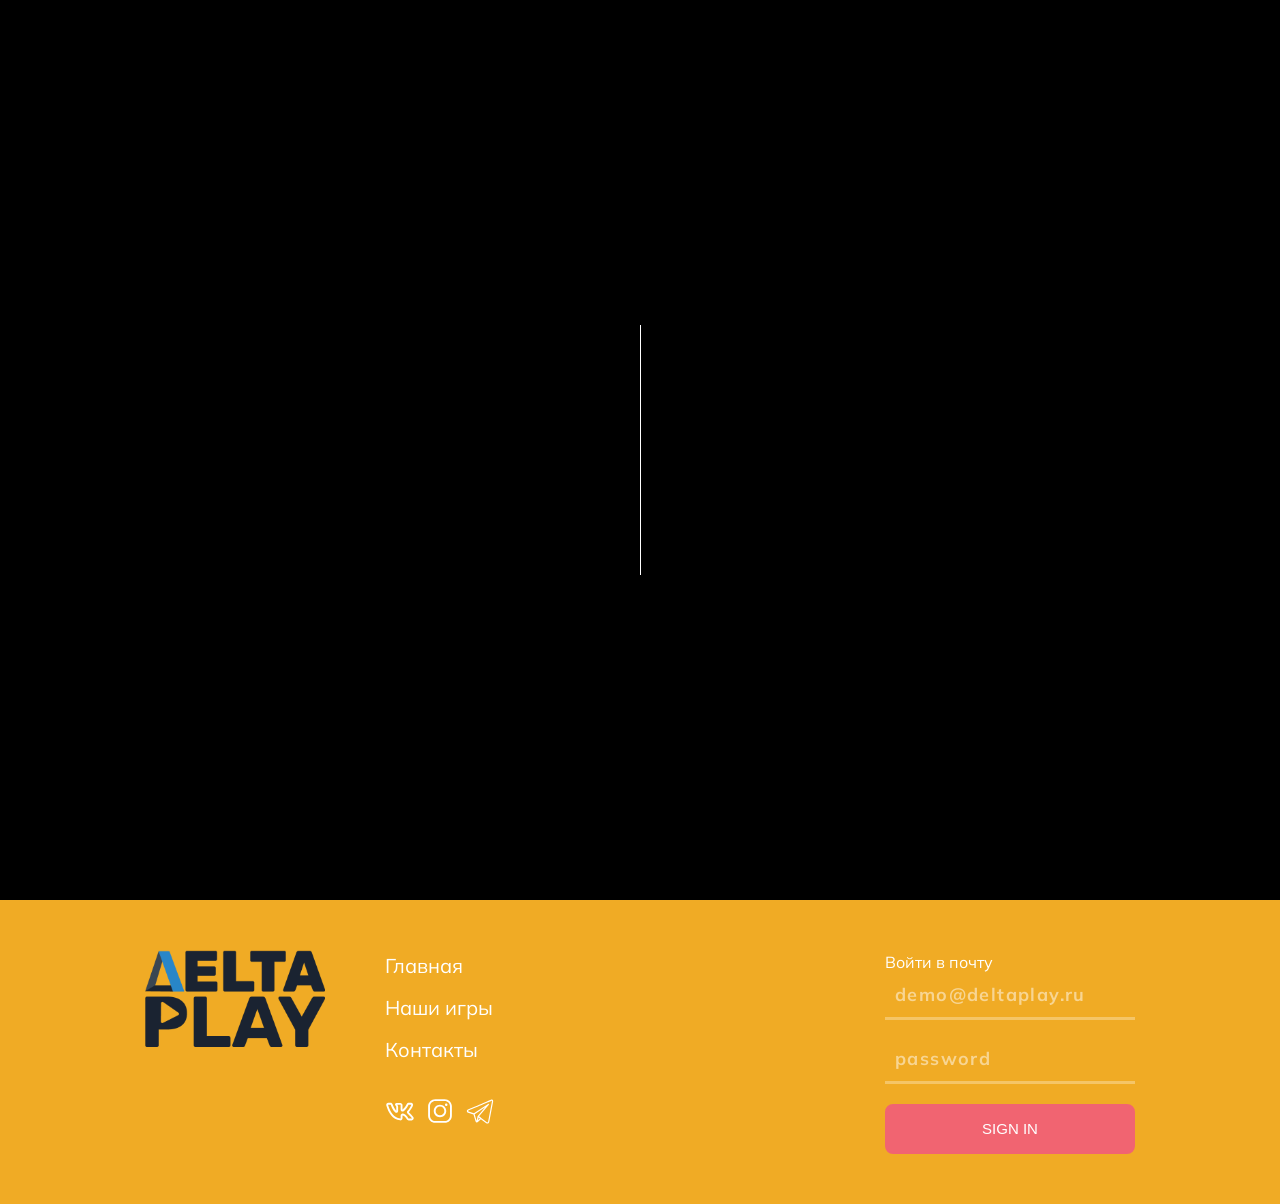
==== index.html @ 643219da "Clear code" ====
<!DOCTYPE html>
<!--[if lt IE 7 ]><html class="ie ie6" lang="en"> <![endif]-->
<!--[if IE 7 ]><html class="ie ie7" lang="en"> <![endif]-->
<!--[if IE 8 ]><html class="ie ie8" lang="en"> <![endif]-->
<!--[if (gte IE 9)|!(IE)]><!--><html lang="en"> <!--<![endif]-->

<head>

	<meta http-equiv="Content-Type" content="text/html; charset=utf-8" />

	<meta name="description" content="Настольные игры для всей семьи">

	<meta name="viewport" content="width=device-width, initial-scale=1, maximum-scale=1">

	<title>Дельтаплей</title>

	<!-- STYLES -->
	<link href="https://fonts.googleapis.com/css2?family=Mulish:ital,wght@0,200;0,300;0,400;0,500;0,600;0,700;0,800;0,900;1,200;1,300;1,400;1,500;1,600;1,700;1,800;1,900&family=Poppins:ital,wght@0,300;0,400;0,500;0,600;0,700;0,800;0,900;1,300;1,400;1,500;1,600;1,700;1,800;1,900&display=swap" rel="stylesheet">
	<link href="https://fonts.googleapis.com/css2?family=Montserrat:ital,wght@0,100;0,200;0,300;0,400;0,500;0,600;0,700;0,800;0,900;1,100;1,200;1,300;1,400;1,500;1,600;1,700;1,800;1,900&display=swap" rel="stylesheet">

	<link rel="stylesheet" type="text/css" href="css/plugins.css" />
	<link rel="stylesheet" type="text/css" href="css/style.css" />
	<!--[if lt IE 9]> <script type="text/javascript" src="js/modernizr.custom.js"></script> <![endif]-->
	<!-- /STYLES -->

</head>

<body>

<!-- PRELOADER -->
<div id="preloader">
	<div class="loader_line"></div>
</div>
<!-- /PRELOADER -->

<div class="deltaplay_tm_all_wrap" data-magic-cursor="show" data-enter="zoomInDown" data-exit="slideInLeft">


	<div class="deltaplay_tm_extra_demo">

		<div class="deltaplay_tm_fixed_background"></div>

		<!-- TOPBAR -->
		<div class="deltaplay_tm_topbar smaller" data-position="fixed">
			<div class="topbar_inner">
				<div class="logo">
					<a href="index.html"><img src="img/deltaplay.png" alt="" /></a>
				</div>
				<div class="wrapper">
					<div class="menu transition_link">
						<ul>
							<li class="active"><a href="index.html">Главная</a></li>
							<li><a href="games.html">Наши игры</a></li>
							<li><a href="contact-us.html">Контакты</a></li>
						</ul>
						<span class="ccc"></span>
					</div>
					<div class="trigger">
						<div class="hamburger hamburger--slider">
							<div class="hamburger-box">
								<div class="hamburger-inner"></div>
							</div>
						</div>
					</div>
				</div>
			</div>
		</div>
		<!-- /TOPBAR -->

		<!-- HERO -->
		<div class="deltaplay_tm_hero">
			<div class="background_shape"></div>
			<div class="hero_content">
				<div class="container">
					<div class="content_inner">
						<div class="main_info">
							<div class="left">
								<span class="subtitle">вперед играя</span>
								<h3 class="name">Игра начинается здесь</h3>
								<p class="text">Современные настольные игры для детей и взрослых</p>

								<div class="deltaplay_tm_button">
									<a href="games.html" >Смотреть игры</a>
								</div>
							</div>
							<div class="right">
								<div class="image">
									<div class="main" data-img-url="img/joker.png"></div>
								</div>
							</div>
						</div>

					</div>
				</div>
			</div>

			<!-- Hero Shapes -->
			<div class="simple_shapes">
				<span class="one anim_scale"><img class="svg" src="img/svg/shapes/9.svg" alt="" /></span>
				<span class="two anim_moveLeft"><img class="svg" src="img/svg/shapes/dot.svg" alt="" /></span>
				<span class="three anim_moveTop"><img class="svg" src="img/svg/shapes/dot-2.svg" alt="" /></span>
				<span class="four anim_circle"><img class="svg" src="img/svg/shapes/1.svg" alt="" /></span>
				<span class="five anim_circle"><img class="svg" src="img/svg/shapes/8.svg" alt="" /></span>
				<span class="six anim_circle"><img class="svg" src="img/svg/shapes/3.svg" alt="" /></span>
				<span class="seven anim_right"><img class="svg" src="img/svg/shapes/4.svg" alt="" /></span>
				<span class="eight anim_scale"><img class="svg" src="img/svg/shapes/9.svg" alt="" /></span>
				<span class="nine anim_circle"><img class="svg" src="img/svg/shapes/3.svg" alt="" /></span>
				<span class="ten anim_moveLeft"><img class="svg" src="img/svg/shapes/4.svg" alt="" /></span>
				<span class="eleven anim_scale"><img class="svg" src="img/svg/shapes/9.svg" alt="" /></span>
				<span class="twelve anim_extra"><img class="svg" src="img/svg/shapes/2.svg" alt="" /></span>
				<span class="thirteen anim_circle"><img class="svg" src="img/svg/shapes/5.svg" alt="" /></span>
				<span class="fourteen anim_scale"><img class="svg" src="img/svg/shapes/9.svg" alt="" /></span>
				<span class="fifteen anim_circle"><img class="svg" src="img/svg/shapes/3.svg" alt="" /></span>
				<span class="sixteen anim_scale"><img class="svg" src="img/svg/shapes/9.svg" alt="" /></span>
				<span class="seventeen anim_circle"><img class="svg" src="img/svg/shapes/5.svg" alt="" /></span>
				<span class="eighteen anim_scale"><img class="svg" src="img/svg/shapes/9.svg" alt="" /></span>
				<span class="nineteen anim_scale"><img class="svg" src="img/svg/shapes/9.svg" alt="" /></span>
				<span class="twenty anim_circle"><img class="svg" src="img/svg/shapes/1.svg" alt="" /></span>
			</div>
			<!-- /Hero Shapes -->

		</div>
		<!-- /HERO -->

	</div>

	<!-- AUDIO FOR CLICK -->
	<audio id="audio1"><source src="audio/1.mp3"></audio>
	<audio id="audio2"><source src="audio/2.mp3"></audio>
	<!-- /AUDIO FOR CLICK -->

	<!-- MAGIC CURSOR -->
	<div class="mouse-cursor cursor-outer"></div>
	<div class="mouse-cursor cursor-inner"></div>
	<!-- /MAGIC CURSOR -->

</div>
<!-- / WRAPPER ALL -->

<footer class="footer">
	<div class="footer-container">
		<div class="container">
			<div class="footer__left">
				<a href="index.html" class="footer__logo">
					<img width="180" src="img/deltaplay.png" alt="Дельтаплей">
				</a>
				<div>
					<nav class="footer__nav">
						<ul class="footer__list">
							<li class="footer__list-item">
								<a class="footer__list-link" href="index.html">Главная</a>
							</li>
							<li class="footer__list-item">
								<a class="footer__list-link" href="games.html">Наши игры</a>
							</li>
							<li class="footer__list-item">
								<a class="footer__list-link" href="contact-us.html">Контакты</a>
							</li>
						</ul>
					</nav>
					<ul class="footer__social footer__contacts-box">
						<li class="footer__social-item">
							<a class="footer__social-link" href="" target="_blank" rel="noopener">
								<img width="30" height="30" src="img/icons-vk.svg" alt="vk">
							</a>
						</li>
						<li class="footer__social-item">
							<a class="footer__social-link" href="" target="_blank" rel="noopener">
								<img width="30" height="30" src="img/icons-instagram.svg" alt="instagram">
							</a>
						</li>
						<li class="footer__social-item">
							<a class="footer__social-link" href="" target="_blank" rel="noopener">
								<img width="30" height="30" src="img/icons-tg.svg" alt="telegram">
							</a>
						</li>
					</ul>
				</div>
			</div>
			<div class="footer__right">
				<div class="email-container">
					<form id="email-form" class="email-form">
						<p>Войти в почту</p>
						<input type="text" value="" placeholder="demo@deltaplay.ru"><br>
						<input type="password" placeholder="password"><br>
						<button onclick="checkEmail()" type="button">SIGN IN</button><br>
					</form>
				</div>
			</div>
		</div>
	</div>
</footer>
<!-- Popup modal -->
<div class="modal" id="modal">
	<div class="modal-content" id="modalContent">
		<span class="modal-close" id="modalClose">&times;</span>
		<h2 id="modalMessage">Сообщение</h2>
	</div>
</div>

<!-- SCRIPTS -->
<script src="js/jquery.js"></script>
<!--[if lt IE 10]> <script type="text/javascript" src="js/ie8.js"></script> <![endif]-->
<script src="js/plugins.js"></script>
<script src="js/init.js"></script>
<!-- /SCRIPTS -->

</body>
</html>
---- css/plugins.css ----
/*------------------------------------------------------------------*/
/*	01) BASE
/*------------------------------------------------------------------*/

html,body,div,span,applet,object,iframe,h1,h2,h3,h4,h5,h6,p,blockquote,pre,a,abbr,acronym,address,big,cite,code,del,dfn,em,font,ins,kbd,q,s,samp,small,strike,strong,sub,sup,tt,var,b,u,i,center,dl,dt,dd,ol,ul,li,fieldset,form,label,legend,table,caption,tbody,tfoot,thead,tr,th,td
	{
	background: transparent;
	border: 0;
	margin: 0;
	padding: 0;
	vertical-align: baseline;
	outline: none;
}

article, aside, details, figcaption, figure, footer, header, hgroup, nav, section {
    display: block;
}

blockquote {
	quotes: none;
}

blockquote:before,blockquote:after {
	content: '';
	content: none;
}
ul, ol{
	margin:0px;
}
ul li, ol li{
	margin:0px;
}
img{
	vertical-align:middle;
	max-width:100%;
}
iframe{
	max-width:100%;
}
del {
	text-decoration: line-through;
}
a, i{
	border:none;
}
a:hover{text-decoration:none;}

/*------------------------------------------------------------------*/
/*	02) FORM ELEMENTS
/*------------------------------------------------------------------*/

textarea{
	border-radius:0;
	font-size:13px;
	resize:vertical;
	font-family:"Mulish";
	letter-spacing: 1.2px !important;

	-webkit-box-sizing: border-box; /* Safari/Chrome, other WebKit */
	-moz-box-sizing: border-box;    /* Firefox, other Gecko */
	-ms-box-sizing: border-box;     /* IE 10 + */
	box-sizing: border-box;         /* Opera/IE 8+ */

	line-height:1.4;
	padding:10px!important;
	width:100%;
	border:1px solid #eee;

	-webkit-transition: all .3s ease;
	   -moz-transition: all .3s ease;
	    -ms-transition: all .3s ease;
	     -o-transition: all .3s ease;
	        transition: all .3s ease;
}
input[type="text"],
input[type="password"],
input[type="datetime"],
input[type="datetime-local"],
input[type="date"],
input[type="month"],
input[type="time"],
input[type="week"],
input[type="number"],
input[type="email"],
input[type="url"],
input[type="search"],
input[type="tel"],
input[type="color"],
.uneditable-input {
	border-radius:0;
	font-size:13px;
	min-width:auto;
	letter-spacing:1.4px;

	-webkit-box-sizing: border-box; /* Safari/Chrome, other WebKit */
	-moz-box-sizing: border-box;    /* Firefox, other Gecko */
	-ms-box-sizing: border-box;     /* IE 10 + */
	box-sizing: border-box;         /* Opera/IE 8+ */

	font-family:"Mulish";

	line-height:1.6;
	padding:10px!important;
	height:44px;
	vertical-align:middle;
	border:1px solid #eee;

	-webkit-transition: all .3s ease;
	   -moz-transition: all .3s ease;
	    -ms-transition: all .3s ease;
	     -o-transition: all .3s ease;
	        transition: all .3s ease;
}

textarea:focus,
input[type="text"]:focus,
input[type="password"]:focus,
input[type="datetime"]:focus,
input[type="datetime-local"]:focus,
input[type="date"]:focus,
input[type="month"]:focus,
input[type="time"]:focus,
input[type="week"]:focus,
input[type="number"]:focus,
input[type="email"]:focus,
input[type="url"]:focus,
input[type="search"]:focus,
input[type="tel"]:focus,
input[type="color"]:focus,
.uneditable-input:focus {
	border-color:#ccc;
	background:#eee;
}

input[type="submit"]{
	padding: 13px 15px;
	height: 40px;
	line-height: 1;
	text-transform: uppercase;
	font-size: 13px;
	font-weight: 600;
	text-decoration: none;
	letter-spacing: 0.5px;
	border:none;
	cursor:pointer;
	color: #FFF;
	background:#777;

	-webkit-transition: all .3s ease;
	   -moz-transition: all .3s ease;
	    -ms-transition: all .3s ease;
	     -o-transition: all .3s ease;
	        transition: all .3s ease;
}
input[type="submit"]:hover{
	background:#444;
}
select{
	padding:8px;
	border:2px solid #eee;
}
input[type="button"]{
	cursor:pointer;
	-webkit-transition: all .3s ease;
	   -moz-transition: all .3s ease;
	    -ms-transition: all .3s ease;
	     -o-transition: all .3s ease;
	        transition: all .3s ease;
}

/*------------------------------------------------------------------*/
/*	03) FONTELLO
/*------------------------------------------------------------------*/

@font-face {
  font-family: 'xcon';
  src: url('font/xcon.eot?4965248');
  src: url('font/xcon.eot?4965248#iefix') format('embedded-opentype'),
       url('font/xcon.woff2?4965248') format('woff2'),
       url('font/xcon.woff?4965248') format('woff'),
       url('font/xcon.ttf?4965248') format('truetype'),
       url('font/xcon.svg?4965248#xcon') format('svg');
  font-weight: normal;
  font-style: normal;
}
/* Chrome hack: SVG is rendered more smooth in Windozze. 100% magic, uncomment if you need it. */
/* Note, that will break hinting! In other OS-es font will be not as sharp as it could be */
/*
@media screen and (-webkit-min-device-pixel-ratio:0) {
  @font-face {
    font-family: 'xcon';
    src: url('../font/xcon.svg?4965248#xcon') format('svg');
  }
}
*/

 [class^="xcon-"]:before, [class*=" xcon-"]:before {
  font-family: "xcon";
  font-style: normal;
  font-weight: normal;
  speak: none;

  display: inline-block;
  text-decoration: inherit;
  width: 1em;
  margin-right: .2em;
  text-align: center;
  /* opacity: .8; */

  /* For safety - reset parent styles, that can break glyph codes*/
  font-variant: normal;
  text-transform: none;

  /* fix buttons height, for twitter bootstrap */
  line-height: 1em;

  /* Animation center compensation - margins should be symmetric */
  /* remove if not needed */
  margin-left: .2em;

  /* you can be more comfortable with increased icons size */
  /* font-size: 120%; */

  /* Font smoothing. That was taken from TWBS */
  -webkit-font-smoothing: antialiased;
  -moz-osx-font-smoothing: grayscale;

  /* Uncomment for 3D effect */
  /* text-shadow: 1px 1px 1px rgba(127, 127, 127, 0.3); */
}

.xcon-phone:before { content: '\e800'; } /* '' */
.xcon-mail:before { content: '\e801'; } /* '' */
.xcon-globe:before { content: '\e802'; } /* '' */
.xcon-glass:before { content: '\e803'; } /* '' */
.xcon-music:before { content: '\e804'; } /* '' */
.xcon-search:before { content: '\e805'; } /* '' */
.xcon-star:before { content: '\e806'; } /* '' */
.xcon-star-empty:before { content: '\e807'; } /* '' */
.xcon-heart:before { content: '\e808'; } /* '' */
.xcon-cancel-circled:before { content: '\e809'; } /* '' */
.xcon-ok:before { content: '\e80a'; } /* '' */
.xcon-bookmark:before { content: '\e80b'; } /* '' */
.xcon-thumbs-up:before { content: '\e80c'; } /* '' */
.xcon-thumbs-down:before { content: '\e80d'; } /* '' */
.xcon-download:before { content: '\e80e'; } /* '' */
.xcon-upload:before { content: '\e80f'; } /* '' */
.xcon-lock-open:before { content: '\e810'; } /* '' */
.xcon-lock:before { content: '\e811'; } /* '' */
.xcon-bell:before { content: '\e812'; } /* '' */
.xcon-location:before { content: '\e813'; } /* '' */
.xcon-attention:before { content: '\e814'; } /* '' */
.xcon-cog:before { content: '\e815'; } /* '' */
.xcon-resize-full:before { content: '\e816'; } /* '' */
.xcon-resize-small:before { content: '\e817'; } /* '' */
.xcon-resize-horizontal:before { content: '\e818'; } /* '' */
.xcon-resize-vertical:before { content: '\e819'; } /* '' */
.xcon-basket:before { content: '\e81a'; } /* '' */
.xcon-calendar:before { content: '\e81b'; } /* '' */
.xcon-wrench:before { content: '\e81c'; } /* '' */
.xcon-folder:before { content: '\e81d'; } /* '' */
.xcon-folder-open:before { content: '\e81e'; } /* '' */
.xcon-volume-off:before { content: '\e81f'; } /* '' */
.xcon-volume-up:before { content: '\e820'; } /* '' */
.xcon-volume-down:before { content: '\e821'; } /* '' */
.xcon-clock:before { content: '\e822'; } /* '' */
.xcon-zoom-out:before { content: '\e823'; } /* '' */
.xcon-zoom-in:before { content: '\e824'; } /* '' */
.xcon-down-dir:before { content: '\e825'; } /* '' */
.xcon-up-dir:before { content: '\e826'; } /* '' */
.xcon-left-dir:before { content: '\e827'; } /* '' */
.xcon-right-dir:before { content: '\e828'; } /* '' */
.xcon-down-open:before { content: '\e829'; } /* '' */
.xcon-left-open:before { content: '\e82a'; } /* '' */

.xcon-right-open:before { content: '\e82b'; } /* '' */
.xcon-up-open:before { content: '\e82c'; } /* '' */
.xcon-down-big:before { content: '\e82d'; } /* '' */
.xcon-left-big:before { content: '\e82e'; } /* '' */
.xcon-right-big:before { content: '\e82f'; } /* '' */
.xcon-up-big:before { content: '\e830'; } /* '' */
.xcon-play:before { content: '\e831'; } /* '' */
.xcon-spin3:before { content: '\e832'; } /* '' */
.xcon-play-circled2:before { content: '\e833'; } /* '' */
.xcon-pause:before { content: '\e834'; } /* '' */
.xcon-to-end:before { content: '\e835'; } /* '' */
.xcon-to-end-alt:before { content: '\e836'; } /* '' */
.xcon-to-start:before { content: '\e837'; } /* '' */
.xcon-flash:before { content: '\e838'; } /* '' */
.xcon-to-start-alt:before { content: '\e839'; } /* '' */
.xcon-fast-fw:before { content: '\e83a'; } /* '' */
.xcon-fast-bw:before { content: '\e83b'; } /* '' */
.xcon-off:before { content: '\e83c'; } /* '' */
.xcon-check:before { content: '\e83d'; } /* '' */
.xcon-comment:before { content: '\e83e'; } /* '' */
.xcon-chat:before { content: '\e83f'; } /* '' */
.xcon-forward:before { content: '\e840'; } /* '' */
.xcon-eye:before { content: '\e841'; } /* '' */
.xcon-eye-off:before { content: '\e842'; } /* '' */
.xcon-star-half:before { content: '\e843'; } /* '' */
.xcon-heart-empty:before { content: '\e844'; } /* '' */
.xcon-camera:before { content: '\e845'; } /* '' */
.xcon-videocam:before { content: '\e846'; } /* '' */
.xcon-picture:before { content: '\e847'; } /* '' */
.xcon-camera-alt:before { content: '\e848'; } /* '' */
.xcon-video:before { content: '\e849'; } /* '' */
.xcon-home:before { content: '\e84a'; } /* '' */
.xcon-pencil:before { content: '\e84b'; } /* '' */
.xcon-trash-empty:before { content: '\e84c'; } /* '' */
.xcon-camera-1:before { content: '\e84d'; } /* '' */
.xcon-move:before { content: '\f047'; } /* '' */
.xcon-bookmark-empty:before { content: '\f097'; } /* '' */
.xcon-twitter:before { content: '\f099'; } /* '' */
.xcon-facebook:before { content: '\f09a'; } /* '' */
.xcon-rss:before { content: '\f09e'; } /* '' */
.xcon-resize-full-alt:before { content: '\f0b2'; } /* '' */
.xcon-gplus:before { content: '\f0d5'; } /* '' */
.xcon-sort-down:before { content: '\f0dd'; } /* '' */
.xcon-sort-up:before { content: '\f0de'; } /* '' */
.xcon-mail-alt:before { content: '\f0e0'; } /* '' */
.xcon-linkedin:before { content: '\f0e1'; } /* '' */
.xcon-comment-empty:before { content: '\f0e5'; } /* '' */
.xcon-chat-empty:before { content: '\f0e6'; } /* '' */
.xcon-bell-alt:before { content: '\f0f3'; } /* '' */
.xcon-angle-double-left:before { content: '\f100'; } /* '' */
.xcon-angle-double-right:before { content: '\f101'; } /* '' */
.xcon-angle-double-up:before { content: '\f102'; } /* '' */
.xcon-angle-double-down:before { content: '\f103'; } /* '' */
.xcon-angle-left:before { content: '\f104'; } /* '' */
.xcon-angle-right:before { content: '\f105'; } /* '' */
.xcon-angle-up:before { content: '\f106'; } /* '' */
.xcon-angle-down:before { content: '\f107'; } /* '' */
.xcon-desktop:before { content: '\f108'; } /* '' */
.xcon-laptop:before { content: '\f109'; } /* '' */
.xcon-tablet:before { content: '\f10a'; } /* '' */
.xcon-mobile:before { content: '\f10b'; } /* '' */
.xcon-quote-left:before { content: '\f10d'; } /* '' */
.xcon-reply:before { content: '\f112'; } /* '' */
.xcon-folder-empty:before { content: '\f114'; } /* '' */
.xcon-folder-open-empty:before { content: '\f115'; } /* '' */
.xcon-reply-all:before { content: '\f122'; } /* '' */
.xcon-star-half-alt:before { content: '\f123'; } /* '' */
.xcon-direction:before { content: '\f124'; } /* '' */
.xcon-attention-alt:before { content: '\f12a'; } /* '' */
.xcon-mic:before { content: '\f130'; } /* '' */
.xcon-mute:before { content: '\f131'; } /* '' */
.xcon-play-circled:before { content: '\f144'; } /* '' */
.xcon-ok-squared:before { content: '\f14a'; } /* '' */
.xcon-euro:before { content: '\f153'; } /* '' */
.xcon-pound:before { content: '\f154'; } /* '' */
.xcon-dollar:before { content: '\f155'; } /* '' */
.xcon-thumbs-up-alt:before { content: '\f164'; } /* '' */
.xcon-thumbs-down-alt:before { content: '\f165'; } /* '' */
.xcon-youtube-play:before { content: '\f16a'; } /* '' */
.xcon-instagram:before { content: '\f16d'; } /* '' */
.xcon-tumblr:before { content: '\f173'; } /* '' */
.xcon-down:before { content: '\f175'; } /* '' */
.xcon-up:before { content: '\f176'; } /* '' */
.xcon-left:before { content: '\f177'; } /* '' */
.xcon-right:before { content: '\f178'; } /* '' */
.xcon-apple:before { content: '\f179'; } /* '' */
.xcon-dribbble:before { content: '\f17d'; } /* '' */
.xcon-vkontakte:before { content: '\f189'; } /* '' */
.xcon-mail-squared:before { content: '\f199'; } /* '' */
.xcon-google:before { content: '\f1a0'; } /* '' */
.xcon-behance:before { content: '\f1b4'; } /* '' */
.xcon-paper-plane:before { content: '\f1d8'; } /* '' */
.xcon-paper-plane-empty:before { content: '\f1d9'; } /* '' */
.xcon-share:before { content: '\f1e0'; } /* '' */
.xcon-share-squared:before { content: '\f1e1'; } /* '' */
.xcon-cc-visa:before { content: '\f1f0'; } /* '' */
.xcon-cc-mastercard:before { content: '\f1f1'; } /* '' */
.xcon-cc-discover:before { content: '\f1f2'; } /* '' */
.xcon-cc-amex:before { content: '\f1f3'; } /* '' */
.xcon-cc-paypal:before { content: '\f1f4'; } /* '' */
.xcon-cc-stripe:before { content: '\f1f5'; } /* '' */
.xcon-bell-off:before { content: '\f1f6'; } /* '' */
.xcon-bell-off-empty:before { content: '\f1f7'; } /* '' */
.xcon-toggle-off:before { content: '\f204'; } /* '' */
.xcon-toggle-on:before { content: '\f205'; } /* '' */
.xcon-pinterest:before { content: '\f231'; } /* '' */
.xcon-hourglass-o:before { content: '\f250'; } /* '' */
.xcon-trademark:before { content: '\f25c'; } /* '' */
.xcon-registered:before { content: '\f25d'; } /* '' */
.xcon-odnoklassniki:before { content: '\f263'; } /* '' */
.xcon-safari:before { content: '\f267'; } /* '' */
.xcon-chrome:before { content: '\f268'; } /* '' */
.xcon-firefox:before { content: '\f269'; } /* '' */
.xcon-opera:before { content: '\f26a'; } /* '' */
.xcon-internet-explorer:before { content: '\f26b'; } /* '' */
.xcon-vimeo:before { content: '\f27d'; } /* '' */


/*------------------------------------------------------------------*/
/*	MAGNIFIC POPUP
/*------------------------------------------------------------------*/

.mfp-bg,.mfp-wrap{position:fixed;left:0;top:0}.mfp-bg,.mfp-container,.mfp-wrap{height:100%;width:100%}.mfp-arrow:after,.mfp-arrow:before,.mfp-container:before,.mfp-figure:after{content:''}.mfp-bg{z-index:1042;overflow:hidden;background:#0b0b0b;opacity:.8}.mfp-wrap{z-index:1043;outline:0!important;-webkit-backface-visibility:hidden}.mfp-container{text-align:center;position:absolute;left:0;top:0;padding:0 8px;box-sizing:border-box}.mfp-container:before{display:inline-block;height:100%;vertical-align:middle}.mfp-align-top .mfp-container:before{display:none}.mfp-content{position:relative;display:inline-block;vertical-align:middle;margin:0 auto;text-align:left;z-index:1045}.mfp-ajax-holder .mfp-content,.mfp-inline-holder .mfp-content{width:100%;cursor:auto}.mfp-ajax-cur{cursor:progress}.mfp-zoom-out-cur,.mfp-zoom-out-cur .mfp-image-holder .mfp-close{cursor:-moz-zoom-out;cursor:-webkit-zoom-out;cursor:zoom-out}.mfp-zoom{cursor:pointer;cursor:-webkit-zoom-in;cursor:-moz-zoom-in;cursor:zoom-in}.mfp-auto-cursor .mfp-content{cursor:auto}.mfp-arrow,.mfp-close,.mfp-counter,.mfp-preloader{-webkit-user-select:none;-moz-user-select:none;user-select:none}.mfp-loading.mfp-figure{display:none}.mfp-hide{display:none!important}.mfp-preloader{color:#CCC;position:absolute;top:50%;width:auto;text-align:center;margin-top:-.8em;left:8px;right:8px;z-index:1044}.mfp-preloader a{color:#CCC}.mfp-close,.mfp-preloader a:hover{color:#FFF}.mfp-s-error .mfp-content,.mfp-s-ready .mfp-preloader{display:none}button.mfp-arrow,button.mfp-close{overflow:visible;cursor:pointer;background:0 0;border:0;-webkit-appearance:none;display:block;outline:0;padding:0;z-index:1046;box-shadow:none;touch-action:manipulation}.mfp-figure:after,.mfp-iframe-scaler iframe{box-shadow:0 0 8px rgba(0,0,0,.6);position:absolute;left:0}button::-moz-focus-inner{padding:0;border:0}.mfp-close{width:44px;height:44px;line-height:44px;position:absolute;right:0;top:0;text-decoration:none;text-align:center;opacity:.65;padding:0 0 18px 10px;font-style:normal;font-size:28px;font-family:Arial,Baskerville,monospace}.mfp-close:focus,.mfp-close:hover{opacity:1}.mfp-close:active{top:1px}.mfp-close-btn-in .mfp-close{color:#333}.mfp-iframe-holder .mfp-close,.mfp-image-holder .mfp-close{color:#FFF;right:-6px;text-align:right;padding-right:6px;width:100%}.mfp-counter{position:absolute;top:0;right:0;color:#CCC;font-size:12px;line-height:18px;white-space:nowrap}.mfp-figure,img.mfp-img{line-height:0}.mfp-arrow{position:absolute;opacity:.65;margin:-55px 0 0;top:50%;padding:0;width:90px;height:110px;-webkit-tap-highlight-color:transparent}.mfp-arrow:active{margin-top:-54px}.mfp-arrow:focus,.mfp-arrow:hover{opacity:1}.mfp-arrow:after,.mfp-arrow:before{display:block;width:0;height:0;position:absolute;left:0;top:0;margin-top:35px;margin-left:35px;border:inset transparent}.mfp-arrow:after{border-top-width:13px;border-bottom-width:13px;top:8px}.mfp-arrow:before{border-top-width:21px;border-bottom-width:21px;opacity:.7}.mfp-arrow-left{left:0}.mfp-arrow-left:after{border-right:17px solid #FFF;margin-left:31px}.mfp-arrow-left:before{margin-left:25px;border-right:27px solid #3F3F3F}.mfp-arrow-right{right:0}.mfp-arrow-right:after{border-left:17px solid #FFF;margin-left:39px}.mfp-arrow-right:before{border-left:27px solid #3F3F3F}.mfp-iframe-holder{padding-top:40px;padding-bottom:40px}.mfp-iframe-holder .mfp-content{line-height:0;width:100%;max-width:900px}.mfp-image-holder .mfp-content,img.mfp-img{max-width:100%}.mfp-iframe-holder .mfp-close{top:-40px}.mfp-iframe-scaler{width:100%;height:0;overflow:hidden;padding-top:56.25%}.mfp-iframe-scaler iframe{display:block;top:0;width:100%;height:100%;background:#000}.mfp-figure:after,img.mfp-img{width:auto;height:auto;display:block}img.mfp-img{box-sizing:border-box;padding:40px 0;margin:0 auto}.mfp-figure:after{top:40px;bottom:40px;right:0;z-index:-1;background:#444}.mfp-figure small{color:#BDBDBD;display:block;font-size:12px;line-height:14px}.mfp-figure figure{margin:0}.mfp-bottom-bar{margin-top:-36px;position:absolute;top:100%;left:0;width:100%;cursor:auto}.mfp-title{text-align:left;line-height:18px;color:#F3F3F3;word-wrap:break-word;padding-right:36px}.mfp-gallery .mfp-image-holder .mfp-figure{cursor:pointer}@media screen and (max-width:800px) and (orientation:landscape),screen and (max-height:300px){.mfp-img-mobile .mfp-image-holder{padding-left:0;padding-right:0}.mfp-img-mobile img.mfp-img{padding:0}.mfp-img-mobile .mfp-figure:after{top:0;bottom:0}.mfp-img-mobile .mfp-figure small{display:inline;margin-left:5px}.mfp-img-mobile .mfp-bottom-bar{background:rgba(0,0,0,.6);bottom:0;margin:0;top:auto;padding:3px 5px;position:fixed;box-sizing:border-box}.mfp-img-mobile .mfp-bottom-bar:empty{padding:0}.mfp-img-mobile .mfp-counter{right:5px;top:3px}.mfp-img-mobile .mfp-close{top:0;right:0;width:35px;height:35px;line-height:35px;background:rgba(0,0,0,.6);position:fixed;text-align:center;padding:0}}@media all and (max-width:900px){.mfp-arrow{-webkit-transform:scale(.75);transform:scale(.75)}.mfp-arrow-left{-webkit-transform-origin:0;transform-origin:0}.mfp-arrow-right{-webkit-transform-origin:100%;transform-origin:100%}.mfp-container{padding-left:6px;padding-right:6px}}


/*------------------------------------------------------------------*/
/*	ANIMATION
/*------------------------------------------------------------------*/

/*!
 * animate.css -http://daneden.me/animate
 * Version - 3.5.2
 * Licensed under the MIT license - http://opensource.org/licenses/MIT
 *
 * Copyright (c) 2017 Daniel Eden
 */

.animated {
  animation-duration: 1s;
  animation-fill-mode: both;
}

.animated.infinite {
  animation-iteration-count: infinite;
}

.animated.hinge {
  animation-duration: 2s;
}

.animated.flipOutX,
.animated.flipOutY,
.animated.bounceIn,
.animated.bounceOut {
  animation-duration: .75s;
}

@keyframes bounce {
  from, 20%, 53%, 80%, to {
    animation-timing-function: cubic-bezier(0.215, 0.610, 0.355, 1.000);
    transform: translate3d(0,0,0);
  }

  40%, 43% {
    animation-timing-function: cubic-bezier(0.755, 0.050, 0.855, 0.060);
    transform: translate3d(0, -30px, 0);
  }

  70% {
    animation-timing-function: cubic-bezier(0.755, 0.050, 0.855, 0.060);
    transform: translate3d(0, -15px, 0);
  }

  90% {
    transform: translate3d(0,-4px,0);
  }
}

.bounce {
  animation-name: bounce;
  transform-origin: center bottom;
}

@keyframes flash {
  from, 50%, to {
    opacity: 1;
  }

  25%, 75% {
    opacity: 0;
  }
}

.flash {
  animation-name: flash;
}

/* originally authored by Nick Pettit - https://github.com/nickpettit/glide */

@keyframes pulse {
  from {
    transform: scale3d(1, 1, 1);
  }

  50% {
    transform: scale3d(1.05, 1.05, 1.05);
  }

  to {
    transform: scale3d(1, 1, 1);
  }
}

.pulse {
  animation-name: pulse;
}

@keyframes rubberBand {
  from {
    transform: scale3d(1, 1, 1);
  }

  30% {
    transform: scale3d(1.25, 0.75, 1);
  }

  40% {
    transform: scale3d(0.75, 1.25, 1);
  }

  50% {
    transform: scale3d(1.15, 0.85, 1);
  }

  65% {
    transform: scale3d(.95, 1.05, 1);
  }

  75% {
    transform: scale3d(1.05, .95, 1);
  }

  to {
    transform: scale3d(1, 1, 1);
  }
}

.rubberBand {
  animation-name: rubberBand;
}

@keyframes shake {
  from, to {
    transform: translate3d(0, 0, 0);
  }

  10%, 30%, 50%, 70%, 90% {
    transform: translate3d(-10px, 0, 0);
  }

  20%, 40%, 60%, 80% {
    transform: translate3d(10px, 0, 0);
  }
}

.shake {
  animation-name: shake;
}

@keyframes headShake {
  0% {
    transform: translateX(0);
  }

  6.5% {
    transform: translateX(-6px) rotateY(-9deg);
  }

  18.5% {
    transform: translateX(5px) rotateY(7deg);
  }

  31.5% {
    transform: translateX(-3px) rotateY(-5deg);
  }

  43.5% {
    transform: translateX(2px) rotateY(3deg);
  }

  50% {
    transform: translateX(0);
  }
}

.headShake {
  animation-timing-function: ease-in-out;
  animation-name: headShake;
}

@keyframes swing {
  20% {
    transform: rotate3d(0, 0, 1, 15deg);
  }

  40% {
    transform: rotate3d(0, 0, 1, -10deg);
  }

  60% {
    transform: rotate3d(0, 0, 1, 5deg);
  }

  80% {
    transform: rotate3d(0, 0, 1, -5deg);
  }

  to {
    transform: rotate3d(0, 0, 1, 0deg);
  }
}

.swing {
  transform-origin: top center;
  animation-name: swing;
}

@keyframes tada {
  from {
    transform: scale3d(1, 1, 1);
  }

  10%, 20% {
    transform: scale3d(.9, .9, .9) rotate3d(0, 0, 1, -3deg);
  }

  30%, 50%, 70%, 90% {
    transform: scale3d(1.1, 1.1, 1.1) rotate3d(0, 0, 1, 3deg);
  }

  40%, 60%, 80% {
    transform: scale3d(1.1, 1.1, 1.1) rotate3d(0, 0, 1, -3deg);
  }

  to {
    transform: scale3d(1, 1, 1);
  }
}

.tada {
  animation-name: tada;
}

/* originally authored by Nick Pettit - https://github.com/nickpettit/glide */

@keyframes wobble {
  from {
    transform: none;
  }

  15% {
    transform: translate3d(-25%, 0, 0) rotate3d(0, 0, 1, -5deg);
  }

  30% {
    transform: translate3d(20%, 0, 0) rotate3d(0, 0, 1, 3deg);
  }

  45% {
    transform: translate3d(-15%, 0, 0) rotate3d(0, 0, 1, -3deg);
  }

  60% {
    transform: translate3d(10%, 0, 0) rotate3d(0, 0, 1, 2deg);
  }

  75% {
    transform: translate3d(-5%, 0, 0) rotate3d(0, 0, 1, -1deg);
  }

  to {

    transform: none;
  }
}

.wobble {
  animation-name: wobble;
}

@keyframes jello {
  from, 11.1%, to {
    transform: none;
  }

  22.2% {
    transform: skewX(-12.5deg) skewY(-12.5deg);
  }

  33.3% {
    transform: skewX(6.25deg) skewY(6.25deg);
  }

  44.4% {
    transform: skewX(-3.125deg) skewY(-3.125deg);
  }

  55.5% {
    transform: skewX(1.5625deg) skewY(1.5625deg);
  }

  66.6% {
    transform: skewX(-0.78125deg) skewY(-0.78125deg);
  }

  77.7% {
    transform: skewX(0.390625deg) skewY(0.390625deg);
  }

  88.8% {
    transform: skewX(-0.1953125deg) skewY(-0.1953125deg);
  }
}

.jello {
  animation-name: jello;
  transform-origin: center;
}

@keyframes bounceIn {
  from, 20%, 40%, 60%, 80%, to {
    animation-timing-function: cubic-bezier(0.215, 0.610, 0.355, 1.000);
  }

  0% {
    opacity: 0;
    transform: scale3d(.3, .3, .3);
  }

  20% {
    transform: scale3d(1.1, 1.1, 1.1);
  }

  40% {
    transform: scale3d(.9, .9, .9);
  }

  60% {
    opacity: 1;
    transform: scale3d(1.03, 1.03, 1.03);
  }

  80% {
    transform: scale3d(.97, .97, .97);
  }

  to {
    opacity: 1;
    transform: scale3d(1, 1, 1);
  }
}

.bounceIn {
  animation-name: bounceIn;
}

@keyframes bounceInDown {
  from, 60%, 75%, 90%, to {
    animation-timing-function: cubic-bezier(0.215, 0.610, 0.355, 1.000);
  }

  0% {
    opacity: 0;
    transform: translate3d(0, -3000px, 0);
  }

  60% {
    opacity: 1;
    transform: translate3d(0, 25px, 0);
  }

  75% {
    transform: translate3d(0, -10px, 0);
  }

  90% {
    transform: translate3d(0, 5px, 0);
  }

  to {
    transform: none;
  }
}

.bounceInDown {
  animation-name: bounceInDown;
}

@keyframes bounceInLeft {
  from, 60%, 75%, 90%, to {
    animation-timing-function: cubic-bezier(0.215, 0.610, 0.355, 1.000);
  }

  0% {
    opacity: 0;
    transform: translate3d(-3000px, 0, 0);
  }

  60% {
    opacity: 1;
    transform: translate3d(25px, 0, 0);
  }

  75% {
    transform: translate3d(-10px, 0, 0);
  }

  90% {
    transform: translate3d(5px, 0, 0);
  }

  to {
    transform: none;
  }
}

.bounceInLeft {
  animation-name: bounceInLeft;
}

@keyframes bounceInRight {
  from, 60%, 75%, 90%, to {
    animation-timing-function: cubic-bezier(0.215, 0.610, 0.355, 1.000);
  }

  from {
    opacity: 0;
    transform: translate3d(3000px, 0, 0);
  }

  60% {
    opacity: 1;
    transform: translate3d(-25px, 0, 0);
  }

  75% {
    transform: translate3d(10px, 0, 0);
  }

  90% {
    transform: translate3d(-5px, 0, 0);
  }

  to {
    transform: none;
  }
}

.bounceInRight {
  animation-name: bounceInRight;
}

@keyframes bounceInUp {
  from, 60%, 75%, 90%, to {
    animation-timing-function: cubic-bezier(0.215, 0.610, 0.355, 1.000);
  }

  from {
    opacity: 0;
    transform: translate3d(0, 3000px, 0);
  }

  60% {
    opacity: 1;
    transform: translate3d(0, -20px, 0);
  }

  75% {
    transform: translate3d(0, 10px, 0);
  }

  90% {
    transform: translate3d(0, -5px, 0);
  }

  to {
    transform: translate3d(0, 0, 0);
  }
}

.bounceInUp {
  animation-name: bounceInUp;
}

@keyframes bounceOut {
  20% {
    transform: scale3d(.9, .9, .9);
  }

  50%, 55% {
    opacity: 1;
    transform: scale3d(1.1, 1.1, 1.1);
  }

  to {
    opacity: 0;
    transform: scale3d(.3, .3, .3);
  }
}

.bounceOut {
  animation-name: bounceOut;
}

@keyframes bounceOutDown {
  20% {
    transform: translate3d(0, 10px, 0);
  }

  40%, 45% {
    opacity: 1;
    transform: translate3d(0, -20px, 0);
  }

  to {
    opacity: 0;
    transform: translate3d(0, 2000px, 0);
  }
}

.bounceOutDown {
  animation-name: bounceOutDown;
}

@keyframes bounceOutLeft {
  20% {
    opacity: 1;
    transform: translate3d(20px, 0, 0);
  }

  to {
    opacity: 0;
    transform: translate3d(-2000px, 0, 0);
  }
}

.bounceOutLeft {
  animation-name: bounceOutLeft;
}

@keyframes bounceOutRight {
  20% {
    opacity: 1;
    transform: translate3d(-20px, 0, 0);
  }

  to {
    opacity: 0;
    transform: translate3d(2000px, 0, 0);
  }
}

.bounceOutRight {
  animation-name: bounceOutRight;
}

@keyframes bounceOutUp {
  20% {
    transform: translate3d(0, -10px, 0);
  }

  40%, 45% {
    opacity: 1;
    transform: translate3d(0, 20px, 0);
  }

  to {
    opacity: 0;
    transform: translate3d(0, -2000px, 0);
  }
}

.bounceOutUp {
  animation-name: bounceOutUp;
}

@keyframes fadeIn {
  from {
    opacity: 0;
  }

  to {
    opacity: 1;
  }
}

.fadeIn {
  animation-name: fadeIn;
}

@keyframes fadeInDown {
  from {
    opacity: 0;
    transform: translate3d(0, -100%, 0);
  }

  to {
    opacity: 1;
    transform: none;
  }
}

.fadeInDown {
  animation-name: fadeInDown;
}

@keyframes fadeInDownBig {
  from {
    opacity: 0;
    transform: translate3d(0, -2000px, 0);
  }

  to {
    opacity: 1;
    transform: none;
  }
}

.fadeInDownBig {
  animation-name: fadeInDownBig;
}

@keyframes fadeInLeft {
  from {
    opacity: 0;
    transform: translate3d(-100%, 0, 0);
  }

  to {
    opacity: 1;
    transform: none;
  }
}

.fadeInLeft {
  animation-name: fadeInLeft;
}

@keyframes fadeInLeftBig {
  from {
    opacity: 0;
    transform: translate3d(-2000px, 0, 0);
  }

  to {
    opacity: 1;
    transform: none;
  }
}

.fadeInLeftBig {
  animation-name: fadeInLeftBig;
}

@keyframes fadeInRight {
  from {
    opacity: 0;
    transform: translate3d(100%, 0, 0);
  }

  to {
    opacity: 1;
    transform: none;
  }
}

.fadeInRight {
  animation-name: fadeInRight;
}

@keyframes fadeInRightBig {
  from {
    opacity: 0;
    transform: translate3d(2000px, 0, 0);
  }

  to {
    opacity: 1;
    transform: none;
  }
}

.fadeInRightBig {
  animation-name: fadeInRightBig;
}

@keyframes fadeInUp {
  from {
    opacity: 0;
    transform: translate3d(0, 100%, 0);
  }

  to {
    opacity: 1;
    transform: none;
  }
}

.fadeInUp {
  animation-name: fadeInUp;
}

@keyframes fadeInUpBig {
  from {
    opacity: 0;
    transform: translate3d(0, 2000px, 0);
  }

  to {
    opacity: 1;
    transform: none;
  }
}

.fadeInUpBig {
  animation-name: fadeInUpBig;
}

@keyframes fadeOut {
  from {
    opacity: 1;
  }

  to {
    opacity: 0;
  }
}

.fadeOut {
  animation-name: fadeOut;
}

@keyframes fadeOutDown {
  from {
    opacity: 1;
  }

  to {
    opacity: 0;
    transform: translate3d(0, 100%, 0);
  }
}

.fadeOutDown {
  animation-name: fadeOutDown;
}

@keyframes fadeOutDownBig {
  from {
    opacity: 1;
  }

  to {
    opacity: 0;
    transform: translate3d(0, 2000px, 0);
  }
}

.fadeOutDownBig {
  animation-name: fadeOutDownBig;
}

@keyframes fadeOutLeft {
  from {
    opacity: 1;
  }

  to {
    opacity: 0;
    transform: translate3d(-100%, 0, 0);
  }
}

.fadeOutLeft {
  animation-name: fadeOutLeft;
}

@keyframes fadeOutLeftBig {
  from {
    opacity: 1;
  }

  to {
    opacity: 0;
    transform: translate3d(-2000px, 0, 0);
  }
}

.fadeOutLeftBig {
  animation-name: fadeOutLeftBig;
}

@keyframes fadeOutRight {
  from {
    opacity: 1;
  }

  to {
    opacity: 0;
    transform: translate3d(100%, 0, 0);
  }
}

.fadeOutRight {
  animation-name: fadeOutRight;
}

@keyframes fadeOutRightBig {
  from {
    opacity: 1;
  }

  to {
    opacity: 0;
    transform: translate3d(2000px, 0, 0);
  }
}

.fadeOutRightBig {
  animation-name: fadeOutRightBig;
}

@keyframes fadeOutUp {
  from {
    opacity: 1;
  }

  to {
    opacity: 0;
    transform: translate3d(0, -100%, 0);
  }
}

.fadeOutUp {
  animation-name: fadeOutUp;
}

@keyframes fadeOutUpBig {
  from {
    opacity: 1;
  }

  to {
    opacity: 0;
    transform: translate3d(0, -2000px, 0);
  }
}

.fadeOutUpBig {
  animation-name: fadeOutUpBig;
}

@keyframes flip {
  from {
    transform: perspective(400px) rotate3d(0, 1, 0, -360deg);
    animation-timing-function: ease-out;
  }

  40% {
    transform: perspective(400px) translate3d(0, 0, 150px) rotate3d(0, 1, 0, -190deg);
    animation-timing-function: ease-out;
  }

  50% {
    transform: perspective(400px) translate3d(0, 0, 150px) rotate3d(0, 1, 0, -170deg);
    animation-timing-function: ease-in;
  }

  80% {
    transform: perspective(400px) scale3d(.95, .95, .95);
    animation-timing-function: ease-in;
  }

  to {
    transform: perspective(400px);
    animation-timing-function: ease-in;
  }
}

.animated.flip {
  -webkit-backface-visibility: visible;
  backface-visibility: visible;
  animation-name: flip;
}

@keyframes flipInX {
  from {
    transform: perspective(400px) rotate3d(1, 0, 0, 90deg);
    animation-timing-function: ease-in;
    opacity: 0;
  }

  40% {
    transform: perspective(400px) rotate3d(1, 0, 0, -20deg);
    animation-timing-function: ease-in;
  }

  60% {
    transform: perspective(400px) rotate3d(1, 0, 0, 10deg);
    opacity: 1;
  }

  80% {
    transform: perspective(400px) rotate3d(1, 0, 0, -5deg);
  }

  to {
    transform: perspective(400px);
  }
}

.flipInX {
  -webkit-backface-visibility: visible !important;
  backface-visibility: visible !important;
  animation-name: flipInX;
}

@keyframes flipInY {
  from {
    transform: perspective(400px) rotate3d(0, 1, 0, 90deg);
    animation-timing-function: ease-in;
    opacity: 0;
  }

  40% {
    transform: perspective(400px) rotate3d(0, 1, 0, -20deg);
    animation-timing-function: ease-in;
  }

  60% {
    transform: perspective(400px) rotate3d(0, 1, 0, 10deg);
    opacity: 1;
  }

  80% {
    transform: perspective(400px) rotate3d(0, 1, 0, -5deg);
  }

  to {
    transform: perspective(400px);
  }
}

.flipInY {
  -webkit-backface-visibility: visible !important;
  backface-visibility: visible !important;
  animation-name: flipInY;
}

@keyframes flipOutX {
  from {
    transform: perspective(400px);
  }

  30% {
    transform: perspective(400px) rotate3d(1, 0, 0, -20deg);
    opacity: 1;
  }

  to {
    transform: perspective(400px) rotate3d(1, 0, 0, 90deg);
    opacity: 0;
  }
}

.flipOutX {
  animation-name: flipOutX;
  -webkit-backface-visibility: visible !important;
  backface-visibility: visible !important;
}

@keyframes flipOutY {
  from {
    transform: perspective(400px);
  }

  30% {
    transform: perspective(400px) rotate3d(0, 1, 0, -15deg);
    opacity: 1;
  }

  to {
    transform: perspective(400px) rotate3d(0, 1, 0, 90deg);
    opacity: 0;
  }
}

.flipOutY {
  -webkit-backface-visibility: visible !important;
  backface-visibility: visible !important;
  animation-name: flipOutY;
}

@keyframes lightSpeedIn {
  from {
    transform: translate3d(100%, 0, 0) skewX(-30deg);
    opacity: 0;
  }

  60% {
    transform: skewX(20deg);
    opacity: 1;
  }

  80% {
    transform: skewX(-5deg);
    opacity: 1;
  }

  to {
    transform: none;
    opacity: 1;
  }
}

.lightSpeedIn {
  animation-name: lightSpeedIn;
  animation-timing-function: ease-out;
}

@keyframes lightSpeedOut {
  from {
    opacity: 1;
  }

  to {
    transform: translate3d(100%, 0, 0) skewX(30deg);
    opacity: 0;
  }
}

.lightSpeedOut {
  animation-name: lightSpeedOut;
  animation-timing-function: ease-in;
}

@keyframes rotateIn {
  from {
    transform-origin: center;
    transform: rotate3d(0, 0, 1, -200deg);
    opacity: 0;
  }

  to {
    transform-origin: center;
    transform: none;
    opacity: 1;
  }
}

.rotateIn {
  animation-name: rotateIn;
}

@keyframes rotateInDownLeft {
  from {
    transform-origin: left bottom;
    transform: rotate3d(0, 0, 1, -45deg);
    opacity: 0;
  }

  to {
    transform-origin: left bottom;
    transform: none;
    opacity: 1;
  }
}

.rotateInDownLeft {
  animation-name: rotateInDownLeft;
}

@keyframes rotateInDownRight {
  from {
    transform-origin: right bottom;
    transform: rotate3d(0, 0, 1, 45deg);
    opacity: 0;
  }

  to {
    transform-origin: right bottom;
    transform: none;
    opacity: 1;
  }
}

.rotateInDownRight {
  animation-name: rotateInDownRight;
}

@keyframes rotateInUpLeft {
  from {
    transform-origin: left bottom;
    transform: rotate3d(0, 0, 1, 45deg);
    opacity: 0;
  }

  to {
    transform-origin: left bottom;
    transform: none;
    opacity: 1;
  }
}

.rotateInUpLeft {
  animation-name: rotateInUpLeft;
}

@keyframes rotateInUpRight {
  from {
    transform-origin: right bottom;
    transform: rotate3d(0, 0, 1, -90deg);
    opacity: 0;
  }

  to {
    transform-origin: right bottom;
    transform: none;
    opacity: 1;
  }
}

.rotateInUpRight {
  animation-name: rotateInUpRight;
}

@keyframes rotateOut {
  from {
    transform-origin: center;
    opacity: 1;
  }

  to {
    transform-origin: center;
    transform: rotate3d(0, 0, 1, 200deg);
    opacity: 0;
  }
}

.rotateOut {
  animation-name: rotateOut;
}

@keyframes rotateOutDownLeft {
  from {
    transform-origin: left bottom;
    opacity: 1;
  }

  to {
    transform-origin: left bottom;
    transform: rotate3d(0, 0, 1, 45deg);
    opacity: 0;
  }
}

.rotateOutDownLeft {
  animation-name: rotateOutDownLeft;
}

@keyframes rotateOutDownRight {
  from {
    transform-origin: right bottom;
    opacity: 1;
  }

  to {
    transform-origin: right bottom;
    transform: rotate3d(0, 0, 1, -45deg);
    opacity: 0;
  }
}

.rotateOutDownRight {
  animation-name: rotateOutDownRight;
}

@keyframes rotateOutUpLeft {
  from {
    transform-origin: left bottom;
    opacity: 1;
  }

  to {
    transform-origin: left bottom;
    transform: rotate3d(0, 0, 1, -45deg);
    opacity: 0;
  }
}

.rotateOutUpLeft {
  animation-name: rotateOutUpLeft;
}

@keyframes rotateOutUpRight {
  from {
    transform-origin: right bottom;
    opacity: 1;
  }

  to {
    transform-origin: right bottom;
    transform: rotate3d(0, 0, 1, 90deg);
    opacity: 0;
  }
}

.rotateOutUpRight {
  animation-name: rotateOutUpRight;
}

@keyframes hinge {
  0% {
    transform-origin: top left;
    animation-timing-function: ease-in-out;
  }

  20%, 60% {
    transform: rotate3d(0, 0, 1, 80deg);
    transform-origin: top left;
    animation-timing-function: ease-in-out;
  }

  40%, 80% {
    transform: rotate3d(0, 0, 1, 60deg);
    transform-origin: top left;
    animation-timing-function: ease-in-out;
    opacity: 1;
  }

  to {
    transform: translate3d(0, 700px, 0);
    opacity: 0;
  }
}

.hinge {
  animation-name: hinge;
}

@keyframes jackInTheBox {
  from {
    opacity: 0;
    transform: scale(0.1) rotate(30deg);
    transform-origin: center bottom;
  }

  50% {
    transform: rotate(-10deg);
  }

  70% {
    transform: rotate(3deg);
  }

  to {
    opacity: 1;
    transform: scale(1);
  }
}

.jackInTheBox {
  animation-name: jackInTheBox;
}

/* originally authored by Nick Pettit - https://github.com/nickpettit/glide */

@keyframes rollIn {
  from {
    opacity: 0;
    transform: translate3d(-100%, 0, 0) rotate3d(0, 0, 1, -120deg);
  }

  to {
    opacity: 1;
    transform: none;
  }
}

.rollIn {
  animation-name: rollIn;
}

/* originally authored by Nick Pettit - https://github.com/nickpettit/glide */

@keyframes rollOut {
  from {
    opacity: 1;
  }

  to {
    opacity: 0;
    transform: translate3d(100%, 0, 0) rotate3d(0, 0, 1, 120deg);
  }
}

.rollOut {
  animation-name: rollOut;
}

@keyframes zoomIn {
  from {
    opacity: 0;
    transform: scale3d(.3, .3, .3);
  }

  50% {
    opacity: 1;
  }
}

.zoomIn {
  animation-name: zoomIn;
}

@keyframes zoomInDown {
  from {
    opacity: 0;
    transform: scale3d(.1, .1, .1) translate3d(0, -1000px, 0);
    animation-timing-function: cubic-bezier(0.550, 0.055, 0.675, 0.190);
  }

  60% {
    opacity: 1;

    transform: scale3d(.475, .475, .475) translate3d(0, 60px, 0);
    animation-timing-function: cubic-bezier(0.175, 0.885, 0.320, 1);
  }
}

.zoomInDown {
  animation-name: zoomInDown;
}

@keyframes zoomInLeft {
  from {
    opacity: 0;
    transform: scale3d(.1, .1, .1) translate3d(-1000px, 0, 0);
    animation-timing-function: cubic-bezier(0.550, 0.055, 0.675, 0.190);
  }

  60% {
    opacity: 1;
    transform: scale3d(.475, .475, .475) translate3d(10px, 0, 0);
    animation-timing-function: cubic-bezier(0.175, 0.885, 0.320, 1);
  }
}

.zoomInLeft {
  animation-name: zoomInLeft;
}

@keyframes zoomInRight {
  from {
    opacity: 0;
    transform: scale3d(.1, .1, .1) translate3d(1000px, 0, 0);
    animation-timing-function: cubic-bezier(0.550, 0.055, 0.675, 0.190);
  }

  60% {
    opacity: 1;
    transform: scale3d(.475, .475, .475) translate3d(-10px, 0, 0);
    animation-timing-function: cubic-bezier(0.175, 0.885, 0.320, 1);
  }
}

.zoomInRight {
  animation-name: zoomInRight;
}

@keyframes zoomInUp {
  from {
    opacity: 0;
    transform: scale3d(.1, .1, .1) translate3d(0, 1000px, 0);
    animation-timing-function: cubic-bezier(0.550, 0.055, 0.675, 0.190);
  }

  60% {
    opacity: 1;
    transform: scale3d(.475, .475, .475) translate3d(0, -60px, 0);
    animation-timing-function: cubic-bezier(0.175, 0.885, 0.320, 1);
  }
}

.zoomInUp {
  animation-name: zoomInUp;
}

@keyframes zoomOut {
  from {
    opacity: 1;
  }

  50% {
    opacity: 0;
    transform: scale3d(.3, .3, .3);
  }

  to {
    opacity: 0;
  }
}

.zoomOut {
  animation-name: zoomOut;
}

@keyframes zoomOutDown {
  40% {
    opacity: 1;
    transform: scale3d(.475, .475, .475) translate3d(0, -60px, 0);
    animation-timing-function: cubic-bezier(0.550, 0.055, 0.675, 0.190);
  }

  to {
    opacity: 0;
    transform: scale3d(.1, .1, .1) translate3d(0, 2000px, 0);
    transform-origin: center bottom;
    animation-timing-function: cubic-bezier(0.175, 0.885, 0.320, 1);
  }
}

.zoomOutDown {
  animation-name: zoomOutDown;
}

@keyframes zoomOutLeft {
  40% {
    opacity: 1;
    transform: scale3d(.475, .475, .475) translate3d(42px, 0, 0);
  }

  to {
    opacity: 0;
    transform: scale(.1) translate3d(-2000px, 0, 0);
    transform-origin: left center;
  }
}

.zoomOutLeft {
  animation-name: zoomOutLeft;
}

@keyframes zoomOutRight {
  40% {
    opacity: 1;
    transform: scale3d(.475, .475, .475) translate3d(-42px, 0, 0);
  }

  to {
    opacity: 0;
    transform: scale(.1) translate3d(2000px, 0, 0);
    transform-origin: right center;
  }
}

.zoomOutRight {
  animation-name: zoomOutRight;
}

@keyframes zoomOutUp {
  40% {
    opacity: 1;
    transform: scale3d(.475, .475, .475) translate3d(0, 60px, 0);
    animation-timing-function: cubic-bezier(0.550, 0.055, 0.675, 0.190);
  }

  to {
    opacity: 0;
    transform: scale3d(.1, .1, .1) translate3d(0, -2000px, 0);
    transform-origin: center bottom;
    animation-timing-function: cubic-bezier(0.175, 0.885, 0.320, 1);
  }
}

.zoomOutUp {
  animation-name: zoomOutUp;
}

@keyframes slideInDown {
  from {
    transform: translate3d(0, -100%, 0);
    visibility: visible;
  }

  to {
    transform: translate3d(0, 0, 0);
  }
}

.slideInDown {
  animation-name: slideInDown;
}

@keyframes slideInLeft {
  from {
    transform: translate3d(-100%, 0, 0);
    visibility: visible;
  }

  to {
    transform: translate3d(0, 0, 0);
  }
}

.slideInLeft {
  animation-name: slideInLeft;
}

@keyframes slideInRight {
  from {
    transform: translate3d(100%, 0, 0);
    visibility: visible;
  }

  to {
    transform: translate3d(0, 0, 0);
  }
}

.slideInRight {
  animation-name: slideInRight;
}

@keyframes slideInUp {
  from {
    transform: translate3d(0, 100%, 0);
    visibility: visible;
  }

  to {
    transform: translate3d(0, 0, 0);
  }
}

.slideInUp {
  animation-name: slideInUp;
}

@keyframes slideOutDown {
  from {
    transform: translate3d(0, 0, 0);
  }

  to {
    visibility: hidden;
    transform: translate3d(0, 100%, 0);
  }
}

.slideOutDown {
  animation-name: slideOutDown;
}

@keyframes slideOutLeft {
  from {
    transform: translate3d(0, 0, 0);
  }

  to {
    visibility: hidden;
    transform: translate3d(-100%, 0, 0);
  }
}

.slideOutLeft {
  animation-name: slideOutLeft;
}

@keyframes slideOutRight {
  from {
    transform: translate3d(0, 0, 0);
  }

  to {
    visibility: hidden;
    transform: translate3d(100%, 0, 0);
  }
}

.slideOutRight {
  animation-name: slideOutRight;
}

@keyframes slideOutUp {
  from {
    transform: translate3d(0, 0, 0);
  }

  to {
    visibility: hidden;
    transform: translate3d(0, -100%, 0);
  }
}

.slideOutUp {
  animation-name: slideOutUp;
}


/*
Animate.css - http://daneden.me/animate
Licensed under the ☺ license (http://licence.visualidiot.com/)

Copyright (c) 2012 Dan Eden

Permission is hereby granted, free of charge, to any person obtaining a copy of this software and associated documentation files (the "Software"), to deal in the Software without restriction, including without limitation the rights to use, copy, modify, merge, publish, distribute, sublicense, and/or sell copies of the Software, and to permit persons to whom the Software is furnished to do so, subject to the following conditions:

The above copyright notice and this permission notice shall be included in all copies or substantial portions of the Software.

THE SOFTWARE IS PROVIDED "AS IS", WITHOUT WARRANTY OF ANY KIND, EXPRESS OR IMPLIED, INCLUDING BUT NOT LIMITED TO THE WARRANTIES OF MERCHANTABILITY, FITNESS FOR A PARTICULAR PURPOSE AND NONINFRINGEMENT. IN NO EVENT SHALL THE AUTHORS OR COPYRIGHT HOLDERS BE LIABLE FOR ANY CLAIM, DAMAGES OR OTHER LIABILITY, WHETHER IN AN ACTION OF CONTRACT, TORT OR OTHERWISE, ARISING FROM, OUT OF OR IN CONNECTION WITH THE SOFTWARE OR THE USE OR OTHER DEALINGS IN THE SOFTWARE.
*/
body { /* Addresses a small issue in webkit: http://bit.ly/NEdoDq */
	-webkit-backface-visibility: hidden;
}
.animated {
	-webkit-animation-duration: 1s;
	   -moz-animation-duration: 1s;
	     -o-animation-duration: 1s;
	        animation-duration: 1s;
	-webkit-animation-fill-mode: both;
	   -moz-animation-fill-mode: both;
	     -o-animation-fill-mode: both;
	        animation-fill-mode: both;
}

.animated.hinge {
	-webkit-animation-duration: 2s;
	   -moz-animation-duration: 2s;
	     -o-animation-duration: 2s;
	        animation-duration: 2s;
}

@-webkit-keyframes flash {
	0%, 50%, 100% {opacity: 1;}
	25%, 75% {opacity: 0;}
}

@-moz-keyframes flash {
	0%, 50%, 100% {opacity: 1;}
	25%, 75% {opacity: 0;}
}

@-o-keyframes flash {
	0%, 50%, 100% {opacity: 1;}
	25%, 75% {opacity: 0;}
}

@keyframes flash {
	0%, 50%, 100% {opacity: 1;}
	25%, 75% {opacity: 0;}
}

.flash {
	-webkit-animation-name: flash;
	-moz-animation-name: flash;
	-o-animation-name: flash;
	animation-name: flash;
}
@-webkit-keyframes shake {
	0%, 100% {-webkit-transform: translateX(0);}
	10%, 30%, 50%, 70%, 90% {-webkit-transform: translateX(-10px);}
	20%, 40%, 60%, 80% {-webkit-transform: translateX(10px);}
}

@-moz-keyframes shake {
	0%, 100% {-moz-transform: translateX(0);}
	10%, 30%, 50%, 70%, 90% {-moz-transform: translateX(-10px);}
	20%, 40%, 60%, 80% {-moz-transform: translateX(10px);}
}

@-o-keyframes shake {
	0%, 100% {-o-transform: translateX(0);}
	10%, 30%, 50%, 70%, 90% {-o-transform: translateX(-10px);}
	20%, 40%, 60%, 80% {-o-transform: translateX(10px);}
}

@keyframes shake {
	0%, 100% {transform: translateX(0);}
	10%, 30%, 50%, 70%, 90% {transform: translateX(-10px);}
	20%, 40%, 60%, 80% {transform: translateX(10px);}
}

.shake {
	-webkit-animation-name: shake;
	-moz-animation-name: shake;
	-o-animation-name: shake;
	animation-name: shake;
}
@-webkit-keyframes bounce {
	0%, 20%, 50%, 80%, 100% {-webkit-transform: translateY(0);}
	40% {-webkit-transform: translateY(-30px);}
	60% {-webkit-transform: translateY(-15px);}
}

@-moz-keyframes bounce {
	0%, 20%, 50%, 80%, 100% {-moz-transform: translateY(0);}
	40% {-moz-transform: translateY(-30px);}
	60% {-moz-transform: translateY(-15px);}
}

@-o-keyframes bounce {
	0%, 20%, 50%, 80%, 100% {-o-transform: translateY(0);}
	40% {-o-transform: translateY(-30px);}
	60% {-o-transform: translateY(-15px);}
}
@keyframes bounce {
	0%, 20%, 50%, 80%, 100% {transform: translateY(0);}
	40% {transform: translateY(-30px);}
	60% {transform: translateY(-15px);}
}

.bounce {
	-webkit-animation-name: bounce;
	-moz-animation-name: bounce;
	-o-animation-name: bounce;
	animation-name: bounce;
}
@-webkit-keyframes tada {
	0% {-webkit-transform: scale(1);}
	10%, 20% {-webkit-transform: scale(0.9) rotate(-3deg);}
	30%, 50%, 70%, 90% {-webkit-transform: scale(1.1) rotate(3deg);}
	40%, 60%, 80% {-webkit-transform: scale(1.1) rotate(-3deg);}
	100% {-webkit-transform: scale(1) rotate(0);}
}

@-moz-keyframes tada {
	0% {-moz-transform: scale(1);}
	10%, 20% {-moz-transform: scale(0.9) rotate(-3deg);}
	30%, 50%, 70%, 90% {-moz-transform: scale(1.1) rotate(3deg);}
	40%, 60%, 80% {-moz-transform: scale(1.1) rotate(-3deg);}
	100% {-moz-transform: scale(1) rotate(0);}
}

@-o-keyframes tada {
	0% {-o-transform: scale(1);}
	10%, 20% {-o-transform: scale(0.9) rotate(-3deg);}
	30%, 50%, 70%, 90% {-o-transform: scale(1.1) rotate(3deg);}
	40%, 60%, 80% {-o-transform: scale(1.1) rotate(-3deg);}
	100% {-o-transform: scale(1) rotate(0);}
}

@keyframes tada {
	0% {transform: scale(1);}
	10%, 20% {transform: scale(0.9) rotate(-3deg);}
	30%, 50%, 70%, 90% {transform: scale(1.1) rotate(3deg);}
	40%, 60%, 80% {transform: scale(1.1) rotate(-3deg);}
	100% {transform: scale(1) rotate(0);}
}

.tada {
	-webkit-animation-name: tada;
	-moz-animation-name: tada;
	-o-animation-name: tada;
	animation-name: tada;
}
@-webkit-keyframes swing {
	20%, 40%, 60%, 80%, 100% { -webkit-transform-origin: top center; }
	20% { -webkit-transform: rotate(15deg); }
	40% { -webkit-transform: rotate(-10deg); }
	60% { -webkit-transform: rotate(5deg); }
	80% { -webkit-transform: rotate(-5deg); }
	100% { -webkit-transform: rotate(0deg); }
}

@-moz-keyframes swing {
	20% { -moz-transform: rotate(15deg); }
	40% { -moz-transform: rotate(-10deg); }
	60% { -moz-transform: rotate(5deg); }
	80% { -moz-transform: rotate(-5deg); }
	100% { -moz-transform: rotate(0deg); }
}

@-o-keyframes swing {
	20% { -o-transform: rotate(15deg); }
	40% { -o-transform: rotate(-10deg); }
	60% { -o-transform: rotate(5deg); }
	80% { -o-transform: rotate(-5deg); }
	100% { -o-transform: rotate(0deg); }
}

@keyframes swing {
	20% { transform: rotate(15deg); }
	40% { transform: rotate(-10deg); }
	60% { transform: rotate(5deg); }
	80% { transform: rotate(-5deg); }
	100% { transform: rotate(0deg); }
}

.swing {
	-webkit-transform-origin: top center;
	-moz-transform-origin: top center;
	-o-transform-origin: top center;
	transform-origin: top center;
	-webkit-animation-name: swing;
	-moz-animation-name: swing;
	-o-animation-name: swing;
	animation-name: swing;
}
/* originally authored by Nick Pettit - https://github.com/nickpettit/glide */

@-webkit-keyframes wobble {
  0% { -webkit-transform: translateX(0%); }
  15% { -webkit-transform: translateX(-25%) rotate(-5deg); }
  30% { -webkit-transform: translateX(20%) rotate(3deg); }
  45% { -webkit-transform: translateX(-15%) rotate(-3deg); }
  60% { -webkit-transform: translateX(10%) rotate(2deg); }
  75% { -webkit-transform: translateX(-5%) rotate(-1deg); }
  100% { -webkit-transform: translateX(0%); }
}

@-moz-keyframes wobble {
  0% { -moz-transform: translateX(0%); }
  15% { -moz-transform: translateX(-25%) rotate(-5deg); }
  30% { -moz-transform: translateX(20%) rotate(3deg); }
  45% { -moz-transform: translateX(-15%) rotate(-3deg); }
  60% { -moz-transform: translateX(10%) rotate(2deg); }
  75% { -moz-transform: translateX(-5%) rotate(-1deg); }
  100% { -moz-transform: translateX(0%); }
}

@-o-keyframes wobble {
  0% { -o-transform: translateX(0%); }
  15% { -o-transform: translateX(-25%) rotate(-5deg); }
  30% { -o-transform: translateX(20%) rotate(3deg); }
  45% { -o-transform: translateX(-15%) rotate(-3deg); }
  60% { -o-transform: translateX(10%) rotate(2deg); }
  75% { -o-transform: translateX(-5%) rotate(-1deg); }
  100% { -o-transform: translateX(0%); }
}

@keyframes wobble {
  0% { transform: translateX(0%); }
  15% { transform: translateX(-25%) rotate(-5deg); }
  30% { transform: translateX(20%) rotate(3deg); }
  45% { transform: translateX(-15%) rotate(-3deg); }
  60% { transform: translateX(10%) rotate(2deg); }
  75% { transform: translateX(-5%) rotate(-1deg); }
  100% { transform: translateX(0%); }
}

.wobble {
	-webkit-animation-name: wobble;
	-moz-animation-name: wobble;
	-o-animation-name: wobble;
	animation-name: wobble;
}
/* originally authored by Nick Pettit - https://github.com/nickpettit/glide */

@-webkit-keyframes pulse {
    0% { -webkit-transform: scale(1); }
	50% { -webkit-transform: scale(1.1); }
    100% { -webkit-transform: scale(1); }
}
@-moz-keyframes pulse {
    0% { -moz-transform: scale(1); }
	50% { -moz-transform: scale(1.1); }
    100% { -moz-transform: scale(1); }
}
@-o-keyframes pulse {
    0% { -o-transform: scale(1); }
	50% { -o-transform: scale(1.1); }
    100% { -o-transform: scale(1); }
}
@keyframes pulse {
    0% { transform: scale(1); }
	50% { transform: scale(1.1); }
    100% { transform: scale(1); }
}

.pulse {
	-webkit-animation-name: pulse;
	-moz-animation-name: pulse;
	-o-animation-name: pulse;
	animation-name: pulse;
}
@-webkit-keyframes flip {
	0% {
		-webkit-transform: perspective(400px) rotateY(0);
		-webkit-animation-timing-function: ease-out;
	}
	40% {
		-webkit-transform: perspective(400px) translateZ(150px) rotateY(170deg);
		-webkit-animation-timing-function: ease-out;
	}
	50% {
		-webkit-transform: perspective(400px) translateZ(150px) rotateY(190deg) scale(1);
		-webkit-animation-timing-function: ease-in;
	}
	80% {
		-webkit-transform: perspective(400px) rotateY(360deg) scale(.95);
		-webkit-animation-timing-function: ease-in;
	}
	100% {
		-webkit-transform: perspective(400px) scale(1);
		-webkit-animation-timing-function: ease-in;
	}
}
@-moz-keyframes flip {
	0% {
		-moz-transform: perspective(400px) rotateY(0);
		-moz-animation-timing-function: ease-out;
	}
	40% {
		-moz-transform: perspective(400px) translateZ(150px) rotateY(170deg);
		-moz-animation-timing-function: ease-out;
	}
	50% {
		-moz-transform: perspective(400px) translateZ(150px) rotateY(190deg) scale(1);
		-moz-animation-timing-function: ease-in;
	}
	80% {
		-moz-transform: perspective(400px) rotateY(360deg) scale(.95);
		-moz-animation-timing-function: ease-in;
	}
	100% {
		-moz-transform: perspective(400px) scale(1);
		-moz-animation-timing-function: ease-in;
	}
}
@-o-keyframes flip {
	0% {
		-o-transform: perspective(400px) rotateY(0);
		-o-animation-timing-function: ease-out;
	}
	40% {
		-o-transform: perspective(400px) translateZ(150px) rotateY(170deg);
		-o-animation-timing-function: ease-out;
	}
	50% {
		-o-transform: perspective(400px) translateZ(150px) rotateY(190deg) scale(1);
		-o-animation-timing-function: ease-in;
	}
	80% {
		-o-transform: perspective(400px) rotateY(360deg) scale(.95);
		-o-animation-timing-function: ease-in;
	}
	100% {
		-o-transform: perspective(400px) scale(1);
		-o-animation-timing-function: ease-in;
	}
}
@keyframes flip {
	0% {
		transform: perspective(400px) rotateY(0);
		animation-timing-function: ease-out;
	}
	40% {
		transform: perspective(400px) translateZ(150px) rotateY(170deg);
		animation-timing-function: ease-out;
	}
	50% {
		transform: perspective(400px) translateZ(150px) rotateY(190deg) scale(1);
		animation-timing-function: ease-in;
	}
	80% {
		transform: perspective(400px) rotateY(360deg) scale(.95);
		animation-timing-function: ease-in;
	}
	100% {
		transform: perspective(400px) scale(1);
		animation-timing-function: ease-in;
	}
}

.flip {
	-webkit-backface-visibility: visible !important;
	-webkit-animation-name: flip;
	-moz-backface-visibility: visible !important;
	-moz-animation-name: flip;
	-o-backface-visibility: visible !important;
	-o-animation-name: flip;
	backface-visibility: visible !important;
	animation-name: flip;
}
@-webkit-keyframes flipInX {
    0% {
        -webkit-transform: perspective(400px) rotateX(90deg);
        opacity: 0;
    }

    40% {
        -webkit-transform: perspective(400px) rotateX(-10deg);
    }

    70% {
        -webkit-transform: perspective(400px) rotateX(10deg);
    }

    100% {
        -webkit-transform: perspective(400px) rotateX(0deg);
        opacity: 1;
    }
}
@-moz-keyframes flipInX {
    0% {
        -moz-transform: perspective(400px) rotateX(90deg);
        opacity: 0;
    }

    40% {
        -moz-transform: perspective(400px) rotateX(-10deg);
    }

    70% {
        -moz-transform: perspective(400px) rotateX(10deg);
    }

    100% {
        -moz-transform: perspective(400px) rotateX(0deg);
        opacity: 1;
    }
}
@-o-keyframes flipInX {
    0% {
        -o-transform: perspective(400px) rotateX(90deg);
        opacity: 0;
    }

    40% {
        -o-transform: perspective(400px) rotateX(-10deg);
    }

    70% {
        -o-transform: perspective(400px) rotateX(10deg);
    }

    100% {
        -o-transform: perspective(400px) rotateX(0deg);
        opacity: 1;
    }
}
@keyframes flipInX {
    0% {
        transform: perspective(400px) rotateX(90deg);
        opacity: 0;
    }

    40% {
        transform: perspective(400px) rotateX(-10deg);
    }

    70% {
        transform: perspective(400px) rotateX(10deg);
    }

    100% {
        transform: perspective(400px) rotateX(0deg);
        opacity: 1;
    }
}

.flipInX {
	-webkit-backface-visibility: visible !important;
	-webkit-animation-name: flipInX;
	-moz-backface-visibility: visible !important;
	-moz-animation-name: flipInX;
	-o-backface-visibility: visible !important;
	-o-animation-name: flipInX;
	backface-visibility: visible !important;
	animation-name: flipInX;
}
@-webkit-keyframes flipOutX {
    0% {
        -webkit-transform: perspective(400px) rotateX(0deg);
        opacity: 1;
    }
	100% {
        -webkit-transform: perspective(400px) rotateX(90deg);
        opacity: 0;
    }
}

@-moz-keyframes flipOutX {
    0% {
        -moz-transform: perspective(400px) rotateX(0deg);
        opacity: 1;
    }
	100% {
        -moz-transform: perspective(400px) rotateX(90deg);
        opacity: 0;
    }
}

@-o-keyframes flipOutX {
    0% {
        -o-transform: perspective(400px) rotateX(0deg);
        opacity: 1;
    }
	100% {
        -o-transform: perspective(400px) rotateX(90deg);
        opacity: 0;
    }
}

@keyframes flipOutX {
    0% {
        transform: perspective(400px) rotateX(0deg);
        opacity: 1;
    }
	100% {
        transform: perspective(400px) rotateX(90deg);
        opacity: 0;
    }
}

.flipOutX {
	-webkit-animation-name: flipOutX;
	-webkit-backface-visibility: visible !important;
	-moz-animation-name: flipOutX;
	-moz-backface-visibility: visible !important;
	-o-animation-name: flipOutX;
	-o-backface-visibility: visible !important;
	animation-name: flipOutX;
	backface-visibility: visible !important;
}
@-webkit-keyframes flipInY {
    0% {
        -webkit-transform: perspective(400px) rotateY(90deg);
        opacity: 0;
    }

    40% {
        -webkit-transform: perspective(400px) rotateY(-10deg);
    }

    70% {
        -webkit-transform: perspective(400px) rotateY(10deg);
    }

    100% {
        -webkit-transform: perspective(400px) rotateY(0deg);
        opacity: 1;
    }
}
@-moz-keyframes flipInY {
    0% {
        -moz-transform: perspective(400px) rotateY(90deg);
        opacity: 0;
    }

    40% {
        -moz-transform: perspective(400px) rotateY(-10deg);
    }

    70% {
        -moz-transform: perspective(400px) rotateY(10deg);
    }

    100% {
        -moz-transform: perspective(400px) rotateY(0deg);
        opacity: 1;
    }
}
@-o-keyframes flipInY {
    0% {
        -o-transform: perspective(400px) rotateY(90deg);
        opacity: 0;
    }

    40% {
        -o-transform: perspective(400px) rotateY(-10deg);
    }

    70% {
        -o-transform: perspective(400px) rotateY(10deg);
    }

    100% {
        -o-transform: perspective(400px) rotateY(0deg);
        opacity: 1;
    }
}
@keyframes flipInY {
    0% {
        transform: perspective(400px) rotateY(90deg);
        opacity: 0;
    }

    40% {
        transform: perspective(400px) rotateY(-10deg);
    }


    70% {
        transform: perspective(400px) rotateY(10deg);
    }

    100% {
        transform: perspective(400px) rotateY(0deg);
        opacity: 1;
    }
}

.flipInY {
	-webkit-backface-visibility: visible !important;
	-webkit-animation-name: flipInY;
	-moz-backface-visibility: visible !important;
	-moz-animation-name: flipInY;
	-o-backface-visibility: visible !important;
	-o-animation-name: flipInY;
	backface-visibility: visible !important;
	animation-name: flipInY;
}
@-webkit-keyframes flipOutY {
    0% {
        -webkit-transform: perspective(400px) rotateY(0deg);
        opacity: 1;
    }
	100% {
        -webkit-transform: perspective(400px) rotateY(90deg);
        opacity: 0;
    }
}
@-moz-keyframes flipOutY {
    0% {
        -moz-transform: perspective(400px) rotateY(0deg);
        opacity: 1;
    }
	100% {
        -moz-transform: perspective(400px) rotateY(90deg);
        opacity: 0;
    }
}
@-o-keyframes flipOutY {
    0% {
        -o-transform: perspective(400px) rotateY(0deg);
        opacity: 1;
    }
	100% {
        -o-transform: perspective(400px) rotateY(90deg);
        opacity: 0;
    }
}
@keyframes flipOutY {
    0% {
        transform: perspective(400px) rotateY(0deg);
        opacity: 1;
    }
	100% {
        transform: perspective(400px) rotateY(90deg);
        opacity: 0;
    }
}

.flipOutY {
	-webkit-backface-visibility: visible !important;
	-webkit-animation-name: flipOutY;
	-moz-backface-visibility: visible !important;
	-moz-animation-name: flipOutY;
	-o-backface-visibility: visible !important;
	-o-animation-name: flipOutY;
	backface-visibility: visible !important;
	animation-name: flipOutY;
}
@-webkit-keyframes fadeIn {
	0% {opacity: 0;}
	100% {opacity: 1;}
}

@-moz-keyframes fadeIn {
	0% {opacity: 0;}
	100% {opacity: 1;}
}

@-o-keyframes fadeIn {
	0% {opacity: 0;}
	100% {opacity: 1;}
}

@keyframes fadeIn {
	0% {opacity: 0;}
	100% {opacity: 1;}
}

.fadeIn {
	-webkit-animation-name: fadeIn;
	-moz-animation-name: fadeIn;
	-o-animation-name: fadeIn;
	animation-name: fadeIn;
}
@-webkit-keyframes fadeInUp {
	0% {
		opacity: 0;
		-webkit-transform: translateY(20px);
	}

	100% {
		opacity: 1;
		-webkit-transform: translateY(0);
	}
}

@-moz-keyframes fadeInUp {
	0% {
		opacity: 0;
		-moz-transform: translateY(20px);
	}

	100% {
		opacity: 1;
		-moz-transform: translateY(0);
	}
}

@-o-keyframes fadeInUp {
	0% {
		opacity: 0;
		-o-transform: translateY(20px);
	}

	100% {
		opacity: 1;
		-o-transform: translateY(0);
	}
}

@keyframes fadeInUp {
	0% {
		opacity: 0;
		transform: translateY(20px);
	}

	100% {
		opacity: 1;
		transform: translateY(0);
	}
}

.fadeInUp {
	-webkit-animation-name: fadeInUp;
	-moz-animation-name: fadeInUp;
	-o-animation-name: fadeInUp;
	animation-name: fadeInUp;
}
@-webkit-keyframes fadeInDown {
	0% {
		opacity: 0;
		-webkit-transform: translateY(-20px);
	}

	100% {
		opacity: 1;
		-webkit-transform: translateY(0);
	}
}

@-moz-keyframes fadeInDown {
	0% {
		opacity: 0;
		-moz-transform: translateY(-20px);
	}

	100% {
		opacity: 1;
		-moz-transform: translateY(0);
	}
}

@-o-keyframes fadeInDown {
	0% {
		opacity: 0;
		-o-transform: translateY(-20px);
	}

	100% {
		opacity: 1;
		-o-transform: translateY(0);
	}
}

@keyframes fadeInDown {
	0% {
		opacity: 0;
		transform: translateY(-20px);
	}

	100% {
		opacity: 1;
		transform: translateY(0);
	}
}

.fadeInDown {
	-webkit-animation-name: fadeInDown;
	-moz-animation-name: fadeInDown;
	-o-animation-name: fadeInDown;
	animation-name: fadeInDown;
}
@-webkit-keyframes fadeInLeft {
	0% {
		opacity: 0;
		-webkit-transform: translateX(-20px);
	}

	100% {
		opacity: 1;
		-webkit-transform: translateX(0);
	}
}

@-moz-keyframes fadeInLeft {
	0% {
		opacity: 0;
		-moz-transform: translateX(-20px);
	}

	100% {
		opacity: 1;
		-moz-transform: translateX(0);
	}
}

@-o-keyframes fadeInLeft {
	0% {
		opacity: 0;
		-o-transform: translateX(-20px);
	}

	100% {
		opacity: 1;
		-o-transform: translateX(0);
	}
}

@keyframes fadeInLeft {
	0% {
		opacity: 0;
		transform: translateX(-20px);
	}

	100% {
		opacity: 1;
		transform: translateX(0);
	}
}

.fadeInLeft {
	-webkit-animation-name: fadeInLeft;
	-moz-animation-name: fadeInLeft;
	-o-animation-name: fadeInLeft;
	animation-name: fadeInLeft;
}
@-webkit-keyframes fadeInRight {
	0% {
		opacity: 0;
		-webkit-transform: translateX(20px);
	}

	100% {
		opacity: 1;
		-webkit-transform: translateX(0);
	}
}

@-moz-keyframes fadeInRight {
	0% {
		opacity: 0;
		-moz-transform: translateX(20px);
	}

	100% {
		opacity: 1;
		-moz-transform: translateX(0);
	}
}

@-o-keyframes fadeInRight {
	0% {
		opacity: 0;
		-o-transform: translateX(20px);
	}

	100% {
		opacity: 1;
		-o-transform: translateX(0);
	}
}

@keyframes fadeInRight {
	0% {
		opacity: 0;
		transform: translateX(20px);
	}

	100% {
		opacity: 1;
		transform: translateX(0);
	}
}

.fadeInRight {
	-webkit-animation-name: fadeInRight;
	-moz-animation-name: fadeInRight;
	-o-animation-name: fadeInRight;
	animation-name: fadeInRight;
}
@-webkit-keyframes fadeInUpBig {
	0% {
		opacity: 0;
		-webkit-transform: translateY(2000px);
	}

	100% {
		opacity: 1;
		-webkit-transform: translateY(0);
	}
}

@-moz-keyframes fadeInUpBig {
	0% {
		opacity: 0;
		-moz-transform: translateY(2000px);
	}

	100% {
		opacity: 1;
		-moz-transform: translateY(0);
	}
}

@-o-keyframes fadeInUpBig {
	0% {
		opacity: 0;
		-o-transform: translateY(2000px);
	}

	100% {
		opacity: 1;
		-o-transform: translateY(0);
	}
}

@keyframes fadeInUpBig {
	0% {
		opacity: 0;
		transform: translateY(2000px);
	}

	100% {
		opacity: 1;
		transform: translateY(0);
	}
}

.fadeInUpBig {
	-webkit-animation-name: fadeInUpBig;
	-moz-animation-name: fadeInUpBig;
	-o-animation-name: fadeInUpBig;
	animation-name: fadeInUpBig;
}
@-webkit-keyframes fadeInDownBig {
	0% {
		opacity: 0;
		-webkit-transform: translateY(-2000px);
	}

	100% {
		opacity: 1;
		-webkit-transform: translateY(0);
	}
}

@-moz-keyframes fadeInDownBig {
	0% {
		opacity: 0;
		-moz-transform: translateY(-2000px);
	}

	100% {
		opacity: 1;
		-moz-transform: translateY(0);
	}
}

@-o-keyframes fadeInDownBig {
	0% {
		opacity: 0;
		-o-transform: translateY(-2000px);
	}

	100% {
		opacity: 1;
		-o-transform: translateY(0);
	}
}

@keyframes fadeInDownBig {
	0% {
		opacity: 0;
		transform: translateY(-2000px);
	}

	100% {
		opacity: 1;
		transform: translateY(0);
	}
}

.fadeInDownBig {
	-webkit-animation-name: fadeInDownBig;
	-moz-animation-name: fadeInDownBig;
	-o-animation-name: fadeInDownBig;
	animation-name: fadeInDownBig;
}
@-webkit-keyframes fadeInLeftBig {
	0% {
		opacity: 0;
		-webkit-transform: translateX(-2000px);
	}

	100% {
		opacity: 1;
		-webkit-transform: translateX(0);
	}
}
@-moz-keyframes fadeInLeftBig {
	0% {
		opacity: 0;
		-moz-transform: translateX(-2000px);
	}

	100% {
		opacity: 1;
		-moz-transform: translateX(0);
	}
}
@-o-keyframes fadeInLeftBig {
	0% {
		opacity: 0;
		-o-transform: translateX(-2000px);
	}

	100% {
		opacity: 1;
		-o-transform: translateX(0);
	}
}
@keyframes fadeInLeftBig {
	0% {
		opacity: 0;
		transform: translateX(-2000px);
	}

	100% {
		opacity: 1;
		transform: translateX(0);
	}
}

.fadeInLeftBig {
	-webkit-animation-name: fadeInLeftBig;
	-moz-animation-name: fadeInLeftBig;
	-o-animation-name: fadeInLeftBig;
	animation-name: fadeInLeftBig;
}
@-webkit-keyframes fadeInRightBig {
	0% {
		opacity: 0;
		-webkit-transform: translateX(2000px);
	}

	100% {
		opacity: 1;
		-webkit-transform: translateX(0);
	}
}

@-moz-keyframes fadeInRightBig {
	0% {
		opacity: 0;
		-moz-transform: translateX(2000px);
	}

	100% {
		opacity: 1;
		-moz-transform: translateX(0);
	}
}

@-o-keyframes fadeInRightBig {
	0% {
		opacity: 0;
		-o-transform: translateX(2000px);
	}

	100% {
		opacity: 1;
		-o-transform: translateX(0);
	}
}

@keyframes fadeInRightBig {
	0% {
		opacity: 0;
		transform: translateX(2000px);
	}

	100% {
		opacity: 1;
		transform: translateX(0);
	}
}

.fadeInRightBig {
	-webkit-animation-name: fadeInRightBig;
	-moz-animation-name: fadeInRightBig;
	-o-animation-name: fadeInRightBig;
	animation-name: fadeInRightBig;
}
@-webkit-keyframes fadeOut {
	0% {opacity: 1;}
	100% {opacity: 0;}
}

@-moz-keyframes fadeOut {
	0% {opacity: 1;}
	100% {opacity: 0;}
}

@-o-keyframes fadeOut {
	0% {opacity: 1;}
	100% {opacity: 0;}
}

@keyframes fadeOut {
	0% {opacity: 1;}
	100% {opacity: 0;}
}

.fadeOut {
	-webkit-animation-name: fadeOut;
	-moz-animation-name: fadeOut;
	-o-animation-name: fadeOut;
	animation-name: fadeOut;
}
@-webkit-keyframes fadeOutUp {
	0% {
		opacity: 1;
		-webkit-transform: translateY(0);
	}

	100% {
		opacity: 0;
		-webkit-transform: translateY(-20px);
	}
}
@-moz-keyframes fadeOutUp {
	0% {
		opacity: 1;
		-moz-transform: translateY(0);
	}

	100% {
		opacity: 0;
		-moz-transform: translateY(-20px);
	}
}
@-o-keyframes fadeOutUp {
	0% {
		opacity: 1;
		-o-transform: translateY(0);
	}

	100% {
		opacity: 0;
		-o-transform: translateY(-20px);
	}
}
@keyframes fadeOutUp {
	0% {
		opacity: 1;
		transform: translateY(0);
	}

	100% {
		opacity: 0;
		transform: translateY(-20px);
	}
}

.fadeOutUp {
	-webkit-animation-name: fadeOutUp;
	-moz-animation-name: fadeOutUp;
	-o-animation-name: fadeOutUp;
	animation-name: fadeOutUp;
}
@-webkit-keyframes fadeOutDown {
	0% {
		opacity: 1;
		-webkit-transform: translateY(0);
	}

	100% {
		opacity: 0;
		-webkit-transform: translateY(20px);
	}
}

@-moz-keyframes fadeOutDown {
	0% {
		opacity: 1;
		-moz-transform: translateY(0);
	}

	100% {
		opacity: 0;
		-moz-transform: translateY(20px);
	}
}

@-o-keyframes fadeOutDown {
	0% {
		opacity: 1;
		-o-transform: translateY(0);
	}

	100% {
		opacity: 0;
		-o-transform: translateY(20px);
	}
}

@keyframes fadeOutDown {
	0% {
		opacity: 1;
		transform: translateY(0);
	}

	100% {
		opacity: 0;
		transform: translateY(20px);
	}
}

.fadeOutDown {
	-webkit-animation-name: fadeOutDown;
	-moz-animation-name: fadeOutDown;
	-o-animation-name: fadeOutDown;
	animation-name: fadeOutDown;
}
@-webkit-keyframes fadeOutLeft {
	0% {
		opacity: 1;
		-webkit-transform: translateX(0);
	}

	100% {
		opacity: 0;
		-webkit-transform: translateX(-20px);
	}
}

@-moz-keyframes fadeOutLeft {
	0% {
		opacity: 1;
		-moz-transform: translateX(0);
	}

	100% {
		opacity: 0;
		-moz-transform: translateX(-20px);
	}
}

@-o-keyframes fadeOutLeft {
	0% {
		opacity: 1;
		-o-transform: translateX(0);
	}

	100% {
		opacity: 0;
		-o-transform: translateX(-20px);
	}
}

@keyframes fadeOutLeft {
	0% {
		opacity: 1;
		transform: translateX(0);
	}

	100% {
		opacity: 0;
		transform: translateX(-20px);
	}
}

.fadeOutLeft {
	-webkit-animation-name: fadeOutLeft;
	-moz-animation-name: fadeOutLeft;
	-o-animation-name: fadeOutLeft;
	animation-name: fadeOutLeft;
}
@-webkit-keyframes fadeOutRight {
	0% {
		opacity: 1;
		-webkit-transform: translateX(0);
	}

	100% {
		opacity: 0;
		-webkit-transform: translateX(20px);
	}
}

@-moz-keyframes fadeOutRight {
	0% {
		opacity: 1;
		-moz-transform: translateX(0);
	}

	100% {
		opacity: 0;
		-moz-transform: translateX(20px);
	}
}

@-o-keyframes fadeOutRight {
	0% {
		opacity: 1;
		-o-transform: translateX(0);
	}

	100% {
		opacity: 0;
		-o-transform: translateX(20px);
	}
}

@keyframes fadeOutRight {
	0% {
		opacity: 1;
		transform: translateX(0);
	}

	100% {
		opacity: 0;
		transform: translateX(20px);
	}
}

.fadeOutRight {
	-webkit-animation-name: fadeOutRight;
	-moz-animation-name: fadeOutRight;
	-o-animation-name: fadeOutRight;
	animation-name: fadeOutRight;
}
@-webkit-keyframes fadeOutUpBig {
	0% {
		opacity: 1;
		-webkit-transform: translateY(0);
	}

	100% {
		opacity: 0;
		-webkit-transform: translateY(-2000px);
	}
}

@-moz-keyframes fadeOutUpBig {
	0% {
		opacity: 1;
		-moz-transform: translateY(0);
	}

	100% {
		opacity: 0;
		-moz-transform: translateY(-2000px);
	}
}

@-o-keyframes fadeOutUpBig {
	0% {
		opacity: 1;
		-o-transform: translateY(0);
	}

	100% {
		opacity: 0;
		-o-transform: translateY(-2000px);
	}
}

@keyframes fadeOutUpBig {
	0% {
		opacity: 1;
		transform: translateY(0);
	}

	100% {
		opacity: 0;
		transform: translateY(-2000px);
	}
}

.fadeOutUpBig {
	-webkit-animation-name: fadeOutUpBig;
	-moz-animation-name: fadeOutUpBig;
	-o-animation-name: fadeOutUpBig;
	animation-name: fadeOutUpBig;
}
@-webkit-keyframes fadeOutDownBig {
	0% {
		opacity: 1;
		-webkit-transform: translateY(0);
	}

	100% {
		opacity: 0;
		-webkit-transform: translateY(2000px);
	}
}

@-moz-keyframes fadeOutDownBig {
	0% {
		opacity: 1;
		-moz-transform: translateY(0);
	}

	100% {
		opacity: 0;
		-moz-transform: translateY(2000px);
	}
}

@-o-keyframes fadeOutDownBig {
	0% {
		opacity: 1;
		-o-transform: translateY(0);
	}

	100% {
		opacity: 0;
		-o-transform: translateY(2000px);
	}
}

@keyframes fadeOutDownBig {
	0% {
		opacity: 1;
		transform: translateY(0);
	}

	100% {
		opacity: 0;
		transform: translateY(2000px);
	}
}

.fadeOutDownBig {
	-webkit-animation-name: fadeOutDownBig;
	-moz-animation-name: fadeOutDownBig;
	-o-animation-name: fadeOutDownBig;
	animation-name: fadeOutDownBig;
}
@-webkit-keyframes fadeOutLeftBig {
	0% {
		opacity: 1;
		-webkit-transform: translateX(0);
	}

	100% {
		opacity: 0;
		-webkit-transform: translateX(-2000px);
	}
}

@-moz-keyframes fadeOutLeftBig {
	0% {
		opacity: 1;
		-moz-transform: translateX(0);
	}

	100% {
		opacity: 0;
		-moz-transform: translateX(-2000px);
	}
}

@-o-keyframes fadeOutLeftBig {
	0% {
		opacity: 1;
		-o-transform: translateX(0);
	}

	100% {
		opacity: 0;
		-o-transform: translateX(-2000px);
	}
}

@keyframes fadeOutLeftBig {
	0% {
		opacity: 1;
		transform: translateX(0);
	}

	100% {
		opacity: 0;
		transform: translateX(-2000px);
	}
}

.fadeOutLeftBig {
	-webkit-animation-name: fadeOutLeftBig;
	-moz-animation-name: fadeOutLeftBig;
	-o-animation-name: fadeOutLeftBig;
	animation-name: fadeOutLeftBig;
}
@-webkit-keyframes fadeOutRightBig {
	0% {
		opacity: 1;
		-webkit-transform: translateX(0);
	}

	100% {
		opacity: 0;
		-webkit-transform: translateX(2000px);
	}
}
@-moz-keyframes fadeOutRightBig {
	0% {
		opacity: 1;
		-moz-transform: translateX(0);
	}

	100% {
		opacity: 0;
		-moz-transform: translateX(2000px);
	}
}
@-o-keyframes fadeOutRightBig {
	0% {
		opacity: 1;
		-o-transform: translateX(0);
	}

	100% {
		opacity: 0;
		-o-transform: translateX(2000px);
	}
}
@keyframes fadeOutRightBig {
	0% {
		opacity: 1;
		transform: translateX(0);
	}

	100% {
		opacity: 0;
		transform: translateX(2000px);
	}
}

.fadeOutRightBig {
	-webkit-animation-name: fadeOutRightBig;
	-moz-animation-name: fadeOutRightBig;
	-o-animation-name: fadeOutRightBig;
	animation-name: fadeOutRightBig;
}
@-webkit-keyframes bounceIn {
	0% {
		opacity: 0;
		-webkit-transform: scale(.3);
	}

	50% {
		opacity: 1;
		-webkit-transform: scale(1.05);
	}

	70% {
		-webkit-transform: scale(.9);
	}

	100% {
		-webkit-transform: scale(1);
	}
}

@-moz-keyframes bounceIn {
	0% {
		opacity: 0;
		-moz-transform: scale(.3);
	}

	50% {
		opacity: 1;
		-moz-transform: scale(1.05);
	}

	70% {
		-moz-transform: scale(.9);
	}

	100% {
		-moz-transform: scale(1);
	}
}

@-o-keyframes bounceIn {
	0% {
		opacity: 0;
		-o-transform: scale(.3);
	}

	50% {
		opacity: 1;
		-o-transform: scale(1.05);
	}

	70% {
		-o-transform: scale(.9);
	}

	100% {
		-o-transform: scale(1);
	}
}

@keyframes bounceIn {
	0% {
		opacity: 0;
		transform: scale(.3);
	}

	50% {
		opacity: 1;
		transform: scale(1.05);
	}

	70% {
		transform: scale(.9);
	}

	100% {
		transform: scale(1);
	}
}

.bounceIn {
	-webkit-animation-name: bounceIn;
	-moz-animation-name: bounceIn;
	-o-animation-name: bounceIn;
	animation-name: bounceIn;
}
@-webkit-keyframes bounceInUp {
	0% {
		opacity: 0;
		-webkit-transform: translateY(2000px);
	}

	60% {
		opacity: 1;
		-webkit-transform: translateY(-30px);
	}

	80% {
		-webkit-transform: translateY(10px);
	}

	100% {
		-webkit-transform: translateY(0);
	}
}
@-moz-keyframes bounceInUp {
	0% {
		opacity: 0;
		-moz-transform: translateY(2000px);
	}

	60% {
		opacity: 1;
		-moz-transform: translateY(-30px);
	}

	80% {
		-moz-transform: translateY(10px);
	}

	100% {
		-moz-transform: translateY(0);
	}
}

@-o-keyframes bounceInUp {
	0% {
		opacity: 0;
		-o-transform: translateY(2000px);
	}

	60% {
		opacity: 1;
		-o-transform: translateY(-30px);
	}

	80% {
		-o-transform: translateY(10px);
	}

	100% {
		-o-transform: translateY(0);
	}
}

@keyframes bounceInUp {
	0% {
		opacity: 0;
		transform: translateY(2000px);
	}

	60% {
		opacity: 1;
		transform: translateY(-30px);
	}

	80% {
		transform: translateY(10px);
	}

	100% {
		transform: translateY(0);
	}
}

.bounceInUp {
	-webkit-animation-name: bounceInUp;
	-moz-animation-name: bounceInUp;
	-o-animation-name: bounceInUp;
	animation-name: bounceInUp;
}
@-webkit-keyframes bounceInDown {
	0% {
		opacity: 0;
		-webkit-transform: translateY(-2000px);
	}

	60% {
		opacity: 1;
		-webkit-transform: translateY(30px);
	}

	80% {
		-webkit-transform: translateY(-10px);
	}

	100% {
		-webkit-transform: translateY(0);
	}
}

@-moz-keyframes bounceInDown {
	0% {
		opacity: 0;
		-moz-transform: translateY(-2000px);
	}

	60% {
		opacity: 1;
		-moz-transform: translateY(30px);
	}

	80% {
		-moz-transform: translateY(-10px);
	}

	100% {
		-moz-transform: translateY(0);
	}
}

@-o-keyframes bounceInDown {
	0% {
		opacity: 0;
		-o-transform: translateY(-2000px);
	}

	60% {
		opacity: 1;
		-o-transform: translateY(30px);
	}

	80% {
		-o-transform: translateY(-10px);
	}

	100% {
		-o-transform: translateY(0);
	}
}

@keyframes bounceInDown {
	0% {
		opacity: 0;
		transform: translateY(-2000px);
	}

	60% {
		opacity: 1;
		transform: translateY(30px);
	}

	80% {
		transform: translateY(-10px);
	}

	100% {
		transform: translateY(0);
	}
}

.bounceInDown {
	-webkit-animation-name: bounceInDown;
	-moz-animation-name: bounceInDown;
	-o-animation-name: bounceInDown;
	animation-name: bounceInDown;
}
@-webkit-keyframes bounceInLeft {
	0% {
		opacity: 0;
		-webkit-transform: translateX(-2000px);
	}

	60% {
		opacity: 1;
		-webkit-transform: translateX(30px);
	}

	80% {
		-webkit-transform: translateX(-10px);
	}

	100% {
		-webkit-transform: translateX(0);
	}
}

@-moz-keyframes bounceInLeft {
	0% {
		opacity: 0;
		-moz-transform: translateX(-2000px);
	}

	60% {
		opacity: 1;
		-moz-transform: translateX(30px);
	}

	80% {
		-moz-transform: translateX(-10px);
	}

	100% {
		-moz-transform: translateX(0);
	}
}

@-o-keyframes bounceInLeft {
	0% {
		opacity: 0;
		-o-transform: translateX(-2000px);
	}

	60% {
		opacity: 1;
		-o-transform: translateX(30px);
	}

	80% {
		-o-transform: translateX(-10px);
	}

	100% {
		-o-transform: translateX(0);
	}
}

@keyframes bounceInLeft {
	0% {
		opacity: 0;
		transform: translateX(-2000px);
	}

	60% {
		opacity: 1;
		transform: translateX(30px);
	}

	80% {
		transform: translateX(-10px);
	}

	100% {
		transform: translateX(0);
	}
}

.bounceInLeft {
	-webkit-animation-name: bounceInLeft;
	-moz-animation-name: bounceInLeft;
	-o-animation-name: bounceInLeft;
	animation-name: bounceInLeft;
}
@-webkit-keyframes bounceInRight {
	0% {
		opacity: 0;
		-webkit-transform: translateX(2000px);

	}

	60% {
		opacity: 1;
		-webkit-transform: translateX(-30px);
	}

	80% {
		-webkit-transform: translateX(10px);
	}

	100% {
		-webkit-transform: translateX(0);
	}
}

@-moz-keyframes bounceInRight {
	0% {
		opacity: 0;
		-moz-transform: translateX(2000px);
	}

	60% {
		opacity: 1;
		-moz-transform: translateX(-30px);
	}

	80% {
		-moz-transform: translateX(10px);
	}

	100% {
		-moz-transform: translateX(0);
	}
}

@-o-keyframes bounceInRight {
	0% {
		opacity: 0;
		-o-transform: translateX(2000px);
	}

	60% {
		opacity: 1;
		-o-transform: translateX(-30px);
	}

	80% {
		-o-transform: translateX(10px);
	}

	100% {
		-o-transform: translateX(0);
	}
}

@keyframes bounceInRight {
	0% {
		opacity: 0;
		transform: translateX(2000px);
	}

	60% {
		opacity: 1;
		transform: translateX(-30px);
	}

	80% {
		transform: translateX(10px);
	}

	100% {
		transform: translateX(0);
	}
}

.bounceInRight {
	-webkit-animation-name: bounceInRight;
	-moz-animation-name: bounceInRight;
	-o-animation-name: bounceInRight;
	animation-name: bounceInRight;
}
@-webkit-keyframes bounceOut {
	0% {
		-webkit-transform: scale(1);
	}

	25% {
		-webkit-transform: scale(.95);
	}

	50% {
		opacity: 1;
		-webkit-transform: scale(1.1);
	}

	100% {
		opacity: 0;
		-webkit-transform: scale(.3);
	}
}

@-moz-keyframes bounceOut {
	0% {
		-moz-transform: scale(1);
	}

	25% {
		-moz-transform: scale(.95);
	}

	50% {
		opacity: 1;
		-moz-transform: scale(1.1);
	}

	100% {
		opacity: 0;
		-moz-transform: scale(.3);
	}
}

@-o-keyframes bounceOut {
	0% {
		-o-transform: scale(1);
	}

	25% {
		-o-transform: scale(.95);
	}

	50% {
		opacity: 1;
		-o-transform: scale(1.1);
	}

	100% {
		opacity: 0;
		-o-transform: scale(.3);
	}
}

@keyframes bounceOut {
	0% {
		transform: scale(1);
	}

	25% {
		transform: scale(.95);
	}

	50% {
		opacity: 1;
		transform: scale(1.1);
	}

	100% {
		opacity: 0;
		transform: scale(.3);
	}
}

.bounceOut {
	-webkit-animation-name: bounceOut;
	-moz-animation-name: bounceOut;
	-o-animation-name: bounceOut;
	animation-name: bounceOut;
}
@-webkit-keyframes bounceOutUp {
	0% {
		-webkit-transform: translateY(0);
	}

	20% {
		opacity: 1;
		-webkit-transform: translateY(20px);
	}

	100% {
		opacity: 0;
		-webkit-transform: translateY(-2000px);
	}
}

@-moz-keyframes bounceOutUp {
	0% {
		-moz-transform: translateY(0);
	}

	20% {
		opacity: 1;
		-moz-transform: translateY(20px);
	}

	100% {
		opacity: 0;
		-moz-transform: translateY(-2000px);
	}
}

@-o-keyframes bounceOutUp {
	0% {
		-o-transform: translateY(0);
	}

	20% {
		opacity: 1;
		-o-transform: translateY(20px);
	}

	100% {
		opacity: 0;
		-o-transform: translateY(-2000px);
	}
}

@keyframes bounceOutUp {
	0% {
		transform: translateY(0);
	}

	20% {
		opacity: 1;
		transform: translateY(20px);
	}

	100% {
		opacity: 0;
		transform: translateY(-2000px);
	}
}

.bounceOutUp {
	-webkit-animation-name: bounceOutUp;
	-moz-animation-name: bounceOutUp;
	-o-animation-name: bounceOutUp;
	animation-name: bounceOutUp;
}
@-webkit-keyframes bounceOutDown {
	0% {
		-webkit-transform: translateY(0);
	}

	20% {
		opacity: 1;
		-webkit-transform: translateY(-20px);
	}

	100% {
		opacity: 0;
		-webkit-transform: translateY(2000px);
	}
}

@-moz-keyframes bounceOutDown {
	0% {
		-moz-transform: translateY(0);
	}

	20% {
		opacity: 1;
		-moz-transform: translateY(-20px);
	}

	100% {
		opacity: 0;
		-moz-transform: translateY(2000px);
	}
}

@-o-keyframes bounceOutDown {
	0% {
		-o-transform: translateY(0);
	}

	20% {
		opacity: 1;
		-o-transform: translateY(-20px);
	}

	100% {
		opacity: 0;
		-o-transform: translateY(2000px);
	}
}

@keyframes bounceOutDown {
	0% {
		transform: translateY(0);
	}

	20% {
		opacity: 1;
		transform: translateY(-20px);
	}

	100% {
		opacity: 0;
		transform: translateY(2000px);
	}
}

.bounceOutDown {
	-webkit-animation-name: bounceOutDown;
	-moz-animation-name: bounceOutDown;
	-o-animation-name: bounceOutDown;
	animation-name: bounceOutDown;
}
@-webkit-keyframes bounceOutLeft {
	0% {
		-webkit-transform: translateX(0);
	}

	20% {
		opacity: 1;
		-webkit-transform: translateX(20px);
	}

	100% {
		opacity: 0;
		-webkit-transform: translateX(-2000px);
	}
}

@-moz-keyframes bounceOutLeft {
	0% {
		-moz-transform: translateX(0);
	}

	20% {
		opacity: 1;
		-moz-transform: translateX(20px);
	}

	100% {
		opacity: 0;
		-moz-transform: translateX(-2000px);
	}
}

@-o-keyframes bounceOutLeft {
	0% {
		-o-transform: translateX(0);
	}

	20% {
		opacity: 1;
		-o-transform: translateX(20px);
	}

	100% {
		opacity: 0;
		-o-transform: translateX(-2000px);
	}
}

@keyframes bounceOutLeft {
	0% {
		transform: translateX(0);
	}

	20% {
		opacity: 1;
		transform: translateX(20px);
	}

	100% {
		opacity: 0;
		transform: translateX(-2000px);
	}
}

.bounceOutLeft {
	-webkit-animation-name: bounceOutLeft;
	-moz-animation-name: bounceOutLeft;
	-o-animation-name: bounceOutLeft;
	animation-name: bounceOutLeft;
}
@-webkit-keyframes bounceOutRight {
	0% {
		-webkit-transform: translateX(0);
	}

	20% {
		opacity: 1;
		-webkit-transform: translateX(-20px);
	}

	100% {
		opacity: 0;
		-webkit-transform: translateX(2000px);
	}
}

@-moz-keyframes bounceOutRight {
	0% {
		-moz-transform: translateX(0);
	}

	20% {
		opacity: 1;
		-moz-transform: translateX(-20px);
	}

	100% {
		opacity: 0;
		-moz-transform: translateX(2000px);
	}
}

@-o-keyframes bounceOutRight {
	0% {
		-o-transform: translateX(0);
	}

	20% {
		opacity: 1;
		-o-transform: translateX(-20px);
	}

	100% {
		opacity: 0;
		-o-transform: translateX(2000px);
	}
}

@keyframes bounceOutRight {
	0% {
		transform: translateX(0);
	}

	20% {
		opacity: 1;
		transform: translateX(-20px);
	}

	100% {
		opacity: 0;
		transform: translateX(2000px);
	}
}

.bounceOutRight {
	-webkit-animation-name: bounceOutRight;
	-moz-animation-name: bounceOutRight;
	-o-animation-name: bounceOutRight;
	animation-name: bounceOutRight;
}
@-webkit-keyframes rotateIn {
	0% {
		-webkit-transform-origin: center center;
		-webkit-transform: rotate(-200deg);
		opacity: 0;
	}

	100% {
		-webkit-transform-origin: center center;
		-webkit-transform: rotate(0);
		opacity: 1;
	}
}
@-moz-keyframes rotateIn {
	0% {
		-moz-transform-origin: center center;
		-moz-transform: rotate(-200deg);
		opacity: 0;
	}

	100% {
		-moz-transform-origin: center center;
		-moz-transform: rotate(0);
		opacity: 1;
	}
}
@-o-keyframes rotateIn {
	0% {
		-o-transform-origin: center center;
		-o-transform: rotate(-200deg);
		opacity: 0;
	}

	100% {
		-o-transform-origin: center center;
		-o-transform: rotate(0);
		opacity: 1;
	}
}
@keyframes rotateIn {
	0% {
		transform-origin: center center;
		transform: rotate(-200deg);
		opacity: 0;
	}

	100% {
		transform-origin: center center;
		transform: rotate(0);
		opacity: 1;
	}
}

.rotateIn {
	-webkit-animation-name: rotateIn;
	-moz-animation-name: rotateIn;
	-o-animation-name: rotateIn;
	animation-name: rotateIn;
}
@-webkit-keyframes rotateInUpLeft {
	0% {
		-webkit-transform-origin: left bottom;
		-webkit-transform: rotate(90deg);
		opacity: 0;
	}

	100% {
		-webkit-transform-origin: left bottom;
		-webkit-transform: rotate(0);
		opacity: 1;
	}
}

@-moz-keyframes rotateInUpLeft {
	0% {
		-moz-transform-origin: left bottom;
		-moz-transform: rotate(90deg);
		opacity: 0;
	}

	100% {
		-moz-transform-origin: left bottom;
		-moz-transform: rotate(0);
		opacity: 1;
	}
}

@-o-keyframes rotateInUpLeft {
	0% {
		-o-transform-origin: left bottom;
		-o-transform: rotate(90deg);
		opacity: 0;
	}

	100% {
		-o-transform-origin: left bottom;
		-o-transform: rotate(0);
		opacity: 1;
	}
}

@keyframes rotateInUpLeft {
	0% {
		transform-origin: left bottom;
		transform: rotate(90deg);
		opacity: 0;
	}

	100% {
		transform-origin: left bottom;
		transform: rotate(0);
		opacity: 1;
	}
}

.rotateInUpLeft {
	-webkit-animation-name: rotateInUpLeft;
	-moz-animation-name: rotateInUpLeft;
	-o-animation-name: rotateInUpLeft;
	animation-name: rotateInUpLeft;
}
@-webkit-keyframes rotateInDownLeft {
	0% {
		-webkit-transform-origin: left bottom;
		-webkit-transform: rotate(-90deg);
		opacity: 0;
	}

	100% {
		-webkit-transform-origin: left bottom;
		-webkit-transform: rotate(0);
		opacity: 1;
	}
}

@-moz-keyframes rotateInDownLeft {
	0% {
		-moz-transform-origin: left bottom;
		-moz-transform: rotate(-90deg);
		opacity: 0;
	}

	100% {
		-moz-transform-origin: left bottom;
		-moz-transform: rotate(0);
		opacity: 1;
	}
}

@-o-keyframes rotateInDownLeft {
	0% {
		-o-transform-origin: left bottom;
		-o-transform: rotate(-90deg);
		opacity: 0;
	}

	100% {
		-o-transform-origin: left bottom;
		-o-transform: rotate(0);
		opacity: 1;
	}
}

@keyframes rotateInDownLeft {
	0% {
		transform-origin: left bottom;
		transform: rotate(-90deg);
		opacity: 0;
	}

	100% {
		transform-origin: left bottom;
		transform: rotate(0);
		opacity: 1;
	}
}

.rotateInDownLeft {
	-webkit-animation-name: rotateInDownLeft;
	-moz-animation-name: rotateInDownLeft;
	-o-animation-name: rotateInDownLeft;
	animation-name: rotateInDownLeft;
}
@-webkit-keyframes rotateInUpRight {
	0% {
		-webkit-transform-origin: right bottom;
		-webkit-transform: rotate(-90deg);
		opacity: 0;
	}

	100% {
		-webkit-transform-origin: right bottom;
		-webkit-transform: rotate(0);
		opacity: 1;
	}
}

@-moz-keyframes rotateInUpRight {
	0% {
		-moz-transform-origin: right bottom;
		-moz-transform: rotate(-90deg);
		opacity: 0;
	}

	100% {
		-moz-transform-origin: right bottom;
		-moz-transform: rotate(0);
		opacity: 1;
	}
}

@-o-keyframes rotateInUpRight {
	0% {
		-o-transform-origin: right bottom;
		-o-transform: rotate(-90deg);
		opacity: 0;
	}

	100% {
		-o-transform-origin: right bottom;
		-o-transform: rotate(0);
		opacity: 1;
	}
}

@keyframes rotateInUpRight {
	0% {
		transform-origin: right bottom;
		transform: rotate(-90deg);
		opacity: 0;
	}

	100% {
		transform-origin: right bottom;
		transform: rotate(0);
		opacity: 1;
	}
}

.rotateInUpRight {
	-webkit-animation-name: rotateInUpRight;
	-moz-animation-name: rotateInUpRight;
	-o-animation-name: rotateInUpRight;
	animation-name: rotateInUpRight;
}
@-webkit-keyframes rotateInDownRight {
	0% {
		-webkit-transform-origin: right bottom;
		-webkit-transform: rotate(90deg);
		opacity: 0;
	}

	100% {
		-webkit-transform-origin: right bottom;
		-webkit-transform: rotate(0);
		opacity: 1;
	}
}

@-moz-keyframes rotateInDownRight {
	0% {
		-moz-transform-origin: right bottom;
		-moz-transform: rotate(90deg);
		opacity: 0;
	}

	100% {
		-moz-transform-origin: right bottom;
		-moz-transform: rotate(0);
		opacity: 1;
	}
}

@-o-keyframes rotateInDownRight {
	0% {
		-o-transform-origin: right bottom;
		-o-transform: rotate(90deg);
		opacity: 0;
	}

	100% {
		-o-transform-origin: right bottom;
		-o-transform: rotate(0);
		opacity: 1;
	}
}

@keyframes rotateInDownRight {
	0% {
		transform-origin: right bottom;
		transform: rotate(90deg);
		opacity: 0;
	}

	100% {
		transform-origin: right bottom;
		transform: rotate(0);
		opacity: 1;
	}
}

.rotateInDownRight {
	-webkit-animation-name: rotateInDownRight;
	-moz-animation-name: rotateInDownRight;
	-o-animation-name: rotateInDownRight;
	animation-name: rotateInDownRight;
}
@-webkit-keyframes rotateOut {
	0% {
		-webkit-transform-origin: center center;
		-webkit-transform: rotate(0);
		opacity: 1;
	}

	100% {
		-webkit-transform-origin: center center;
		-webkit-transform: rotate(200deg);
		opacity: 0;
	}
}

@-moz-keyframes rotateOut {
	0% {
		-moz-transform-origin: center center;
		-moz-transform: rotate(0);
		opacity: 1;
	}

	100% {
		-moz-transform-origin: center center;
		-moz-transform: rotate(200deg);
		opacity: 0;
	}
}

@-o-keyframes rotateOut {
	0% {
		-o-transform-origin: center center;
		-o-transform: rotate(0);
		opacity: 1;
	}

	100% {
		-o-transform-origin: center center;
		-o-transform: rotate(200deg);
		opacity: 0;
	}
}

@keyframes rotateOut {
	0% {
		transform-origin: center center;
		transform: rotate(0);
		opacity: 1;
	}

	100% {
		transform-origin: center center;
		transform: rotate(200deg);
		opacity: 0;
	}
}

.rotateOut {
	-webkit-animation-name: rotateOut;
	-moz-animation-name: rotateOut;
	-o-animation-name: rotateOut;
	animation-name: rotateOut;
}
@-webkit-keyframes rotateOutUpLeft {
	0% {
		-webkit-transform-origin: left bottom;
		-webkit-transform: rotate(0);
		opacity: 1;
	}

	100% {
		-webkit-transform-origin: left bottom;
		-webkit-transform: rotate(-90deg);
		opacity: 0;
	}
}

@-moz-keyframes rotateOutUpLeft {
	0% {
		-moz-transform-origin: left bottom;
		-moz-transform: rotate(0);
		opacity: 1;
	}

	100% {
		-moz-transform-origin: left bottom;
		-moz-transform: rotate(-90deg);
		opacity: 0;
	}
}

@-o-keyframes rotateOutUpLeft {
	0% {
		-o-transform-origin: left bottom;
		-o-transform: rotate(0);
		opacity: 1;
	}

	100% {
		-o-transform-origin: left bottom;
		-o-transform: rotate(-90deg);
		opacity: 0;
	}
}

@keyframes rotateOutUpLeft {
	0% {
		transform-origin: left bottom;
		transform: rotate(0);
		opacity: 1;
	}

	100% {
		transform-origin: left bottom;
		transform: rotate(-90deg);
		opacity: 0;
	}
}

.rotateOutUpLeft {
	-webkit-animation-name: rotateOutUpLeft;
	-moz-animation-name: rotateOutUpLeft;
	-o-animation-name: rotateOutUpLeft;
	animation-name: rotateOutUpLeft;
}
@-webkit-keyframes rotateOutDownLeft {
	0% {
		-webkit-transform-origin: left bottom;
		-webkit-transform: rotate(0);
		opacity: 1;
	}

	100% {
		-webkit-transform-origin: left bottom;
		-webkit-transform: rotate(90deg);
		opacity: 0;
	}
}

@-moz-keyframes rotateOutDownLeft {
	0% {
		-moz-transform-origin: left bottom;
		-moz-transform: rotate(0);
		opacity: 1;
	}

	100% {
		-moz-transform-origin: left bottom;
		-moz-transform: rotate(90deg);
		opacity: 0;
	}
}

@-o-keyframes rotateOutDownLeft {
	0% {
		-o-transform-origin: left bottom;
		-o-transform: rotate(0);
		opacity: 1;
	}

	100% {
		-o-transform-origin: left bottom;
		-o-transform: rotate(90deg);
		opacity: 0;
	}
}

@keyframes rotateOutDownLeft {
	0% {
		transform-origin: left bottom;
		transform: rotate(0);
		opacity: 1;
	}

	100% {
		transform-origin: left bottom;
		transform: rotate(90deg);
		opacity: 0;
	}
}

.rotateOutDownLeft {
	-webkit-animation-name: rotateOutDownLeft;
	-moz-animation-name: rotateOutDownLeft;
	-o-animation-name: rotateOutDownLeft;
	animation-name: rotateOutDownLeft;
}
@-webkit-keyframes rotateOutUpRight {
	0% {
		-webkit-transform-origin: right bottom;
		-webkit-transform: rotate(0);
		opacity: 1;
	}

	100% {
		-webkit-transform-origin: right bottom;
		-webkit-transform: rotate(90deg);
		opacity: 0;
	}
}

@-moz-keyframes rotateOutUpRight {
	0% {
		-moz-transform-origin: right bottom;
		-moz-transform: rotate(0);
		opacity: 1;
	}

	100% {
		-moz-transform-origin: right bottom;
		-moz-transform: rotate(90deg);
		opacity: 0;
	}
}

@-o-keyframes rotateOutUpRight {
	0% {
		-o-transform-origin: right bottom;
		-o-transform: rotate(0);
		opacity: 1;
	}

	100% {
		-o-transform-origin: right bottom;
		-o-transform: rotate(90deg);
		opacity: 0;
	}
}

@keyframes rotateOutUpRight {
	0% {
		transform-origin: right bottom;
		transform: rotate(0);
		opacity: 1;
	}

	100% {
		transform-origin: right bottom;
		transform: rotate(90deg);
		opacity: 0;
	}
}

.rotateOutUpRight {
	-webkit-animation-name: rotateOutUpRight;
	-moz-animation-name: rotateOutUpRight;
	-o-animation-name: rotateOutUpRight;
	animation-name: rotateOutUpRight;
}
@-webkit-keyframes rotateOutDownRight {
	0% {
		-webkit-transform-origin: right bottom;
		-webkit-transform: rotate(0);
		opacity: 1;
	}

	100% {
		-webkit-transform-origin: right bottom;
		-webkit-transform: rotate(-90deg);
		opacity: 0;
	}
}

@-moz-keyframes rotateOutDownRight {
	0% {
		-moz-transform-origin: right bottom;
		-moz-transform: rotate(0);
		opacity: 1;
	}

	100% {
		-moz-transform-origin: right bottom;
		-moz-transform: rotate(-90deg);
		opacity: 0;
	}
}

@-o-keyframes rotateOutDownRight {
	0% {
		-o-transform-origin: right bottom;
		-o-transform: rotate(0);
		opacity: 1;
	}

	100% {
		-o-transform-origin: right bottom;
		-o-transform: rotate(-90deg);
		opacity: 0;
	}
}

@keyframes rotateOutDownRight {
	0% {
		transform-origin: right bottom;
		transform: rotate(0);
		opacity: 1;
	}

	100% {
		transform-origin: right bottom;
		transform: rotate(-90deg);
		opacity: 0;
	}
}

.rotateOutDownRight {
	-webkit-animation-name: rotateOutDownRight;
	-moz-animation-name: rotateOutDownRight;
	-o-animation-name: rotateOutDownRight;
	animation-name: rotateOutDownRight;
}
@-webkit-keyframes hinge {
	0% { -webkit-transform: rotate(0); -webkit-transform-origin: top left; -webkit-animation-timing-function: ease-in-out; }
	20%, 60% { -webkit-transform: rotate(80deg); -webkit-transform-origin: top left; -webkit-animation-timing-function: ease-in-out; }
	40% { -webkit-transform: rotate(60deg); -webkit-transform-origin: top left; -webkit-animation-timing-function: ease-in-out; }
	80% { -webkit-transform: rotate(60deg) translateY(0); opacity: 1; -webkit-transform-origin: top left; -webkit-animation-timing-function: ease-in-out; }
	100% { -webkit-transform: translateY(700px); opacity: 0; }
}

@-moz-keyframes hinge {
	0% { -moz-transform: rotate(0); -moz-transform-origin: top left; -moz-animation-timing-function: ease-in-out; }
	20%, 60% { -moz-transform: rotate(80deg); -moz-transform-origin: top left; -moz-animation-timing-function: ease-in-out; }
	40% { -moz-transform: rotate(60deg); -moz-transform-origin: top left; -moz-animation-timing-function: ease-in-out; }
	80% { -moz-transform: rotate(60deg) translateY(0); opacity: 1; -moz-transform-origin: top left; -moz-animation-timing-function: ease-in-out; }
	100% { -moz-transform: translateY(700px); opacity: 0; }
}

@-o-keyframes hinge {
	0% { -o-transform: rotate(0); -o-transform-origin: top left; -o-animation-timing-function: ease-in-out; }
	20%, 60% { -o-transform: rotate(80deg); -o-transform-origin: top left; -o-animation-timing-function: ease-in-out; }
	40% { -o-transform: rotate(60deg); -o-transform-origin: top left; -o-animation-timing-function: ease-in-out; }
	80% { -o-transform: rotate(60deg) translateY(0); opacity: 1; -o-transform-origin: top left; -o-animation-timing-function: ease-in-out; }
	100% { -o-transform: translateY(700px); opacity: 0; }
}

@keyframes hinge {
	0% { transform: rotate(0); transform-origin: top left; animation-timing-function: ease-in-out; }
	20%, 60% { transform: rotate(80deg); transform-origin: top left; animation-timing-function: ease-in-out; }
	40% { transform: rotate(60deg); transform-origin: top left; animation-timing-function: ease-in-out; }
	80% { transform: rotate(60deg) translateY(0); opacity: 1; transform-origin: top left; animation-timing-function: ease-in-out; }
	100% { transform: translateY(700px); opacity: 0; }
}

.hinge {
	-webkit-animation-name: hinge;
	-moz-animation-name: hinge;
	-o-animation-name: hinge;
	animation-name: hinge;
}
/* originally authored by Nick Pettit - https://github.com/nickpettit/glide */

@-webkit-keyframes rollIn {
	0% { opacity: 0; -webkit-transform: translateX(-100%) rotate(-120deg); }
	100% { opacity: 1; -webkit-transform: translateX(0px) rotate(0deg); }
}

@-moz-keyframes rollIn {
	0% { opacity: 0; -moz-transform: translateX(-100%) rotate(-120deg); }
	100% { opacity: 1; -moz-transform: translateX(0px) rotate(0deg); }
}

@-o-keyframes rollIn {

	0% { opacity: 0; -o-transform: translateX(-100%) rotate(-120deg); }
	100% { opacity: 1; -o-transform: translateX(0px) rotate(0deg); }
}

@keyframes rollIn {
	0% { opacity: 0; transform: translateX(-100%) rotate(-120deg); }
	100% { opacity: 1; transform: translateX(0px) rotate(0deg); }
}

.rollIn {
	-webkit-animation-name: rollIn;
	-moz-animation-name: rollIn;
	-o-animation-name: rollIn;
	animation-name: rollIn;
}
/* originally authored by Nick Pettit - https://github.com/nickpettit/glide */

@-webkit-keyframes rollOut {
    0% {
		opacity: 1;
		-webkit-transform: translateX(0px) rotate(0deg);
	}

    100% {
		opacity: 0;
		-webkit-transform: translateX(100%) rotate(120deg);
	}
}

@-moz-keyframes rollOut {
    0% {
		opacity: 1;
		-moz-transform: translateX(0px) rotate(0deg);
	}

    100% {
		opacity: 0;
		-moz-transform: translateX(100%) rotate(120deg);
	}
}

@-o-keyframes rollOut {
    0% {
		opacity: 1;
		-o-transform: translateX(0px) rotate(0deg);
	}

    100% {
		opacity: 0;
		-o-transform: translateX(100%) rotate(120deg);
	}
}

@keyframes rollOut {
    0% {
		opacity: 1;
		transform: translateX(0px) rotate(0deg);
	}

    100% {
		opacity: 0;
		transform: translateX(100%) rotate(120deg);
	}
}

.rollOut {
	-webkit-animation-name: rollOut;
	-moz-animation-name: rollOut;
	-o-animation-name: rollOut;
	animation-name: rollOut;
}

/* originally authored by Angelo Rohit - https://github.com/angelorohit */

@-webkit-keyframes lightSpeedIn {
	0% { -webkit-transform: translateX(100%) skewX(-30deg); opacity: 0; }
	60% { -webkit-transform: translateX(-20%) skewX(30deg); opacity: 1; }
	80% { -webkit-transform: translateX(0%) skewX(-15deg); opacity: 1; }
	100% { -webkit-transform: translateX(0%) skewX(0deg); opacity: 1; }
}

@-moz-keyframes lightSpeedIn {
	0% { -moz-transform: translateX(100%) skewX(-30deg); opacity: 0; }
	60% { -moz-transform: translateX(-20%) skewX(30deg); opacity: 1; }
	80% { -moz-transform: translateX(0%) skewX(-15deg); opacity: 1; }
	100% { -moz-transform: translateX(0%) skewX(0deg); opacity: 1; }
}

@-o-keyframes lightSpeedIn {
	0% { -o-transform: translateX(100%) skewX(-30deg); opacity: 0; }
	60% { -o-transform: translateX(-20%) skewX(30deg); opacity: 1; }
	80% { -o-transform: translateX(0%) skewX(-15deg); opacity: 1; }
	100% { -o-transform: translateX(0%) skewX(0deg); opacity: 1; }
}

@keyframes lightSpeedIn {
	0% { transform: translateX(100%) skewX(-30deg); opacity: 0; }
	60% { transform: translateX(-20%) skewX(30deg); opacity: 1; }
	80% { transform: translateX(0%) skewX(-15deg); opacity: 1; }
	100% { transform: translateX(0%) skewX(0deg); opacity: 1; }
}

.lightSpeedIn {
    -webkit-animation-name: lightSpeedIn;
    -moz-animation-name: lightSpeedIn;
    -o-animation-name: lightSpeedIn;
    animation-name: lightSpeedIn;

    -webkit-animation-timing-function: ease-out;
    -moz-animation-timing-function: ease-out;
    -o-animation-timing-function: ease-out;
    animation-timing-function: ease-out;
}

.animated.lightSpeedIn {
    -webkit-animation-duration: 0.5s;
    -moz-animation-duration: 0.5s;
    -o-animation-duration: 0.5s;
    animation-duration: 0.5s;
}

/* originally authored by Angelo Rohit - https://github.com/angelorohit */

@-webkit-keyframes lightSpeedOut {
    0% { -webkit-transform: translateX(0%) skewX(0deg); opacity: 1; }
	100% { -webkit-transform: translateX(100%) skewX(-30deg); opacity: 0; }
}

@-moz-keyframes lightSpeedOut {
	0% { -moz-transform: translateX(0%) skewX(0deg); opacity: 1; }
	100% { -moz-transform: translateX(100%) skewX(-30deg); opacity: 0; }
}

@-o-keyframes lightSpeedOut {
	0% { -o-transform: translateX(0%) skewX(0deg); opacity: 1; }
	100% { -o-transform: translateX(100%) skewX(-30deg); opacity: 0; }
}

@keyframes lightSpeedOut {
	0% { transform: translateX(0%) skewX(0deg); opacity: 1; }
	100% { transform: translateX(100%) skewX(-30deg); opacity: 0; }
}

.lightSpeedOut {
    -webkit-animation-name: lightSpeedOut;
    -moz-animation-name: lightSpeedOut;
    -o-animation-name: lightSpeedOut;
    animation-name: lightSpeedOut;

    -webkit-animation-timing-function: ease-in;
    -moz-animation-timing-function: ease-in;
    -o-animation-timing-function: ease-in;
    animation-timing-function: ease-in;
}

.animated.lightSpeedOut {
    -webkit-animation-duration: 0.25s;
    -moz-animation-duration: 0.25s;
    -o-animation-duration: 0.25s;
    animation-duration: 0.25s;
}

/* originally authored by Angelo Rohit - https://github.com/angelorohit */

@-webkit-keyframes wiggle {
    0% { -webkit-transform: skewX(9deg); }
    10% { -webkit-transform: skewX(-8deg); }
    20% { -webkit-transform: skewX(7deg); }
    30% { -webkit-transform: skewX(-6deg); }
    40% { -webkit-transform: skewX(5deg); }
    50% { -webkit-transform: skewX(-4deg); }
    60% { -webkit-transform: skewX(3deg); }
    70% { -webkit-transform: skewX(-2deg); }
    80% { -webkit-transform: skewX(1deg); }
    90% { -webkit-transform: skewX(0deg); }
	100% { -webkit-transform: skewX(0deg); }
}

@-moz-keyframes wiggle {
    0% { -moz-transform: skewX(9deg); }
    10% { -moz-transform: skewX(-8deg); }
    20% { -moz-transform: skewX(7deg); }
    30% { -moz-transform: skewX(-6deg); }
    40% { -moz-transform: skewX(5deg); }
    50% { -moz-transform: skewX(-4deg); }
    60% { -moz-transform: skewX(3deg); }
    70% { -moz-transform: skewX(-2deg); }
    80% { -moz-transform: skewX(1deg); }
    90% { -moz-transform: skewX(0deg); }
	100% { -moz-transform: skewX(0deg); }
}

@-o-keyframes wiggle {
    0% { -o-transform: skewX(9deg); }
    10% { -o-transform: skewX(-8deg); }
    20% { -o-transform: skewX(7deg); }
    30% { -o-transform: skewX(-6deg); }
    40% { -o-transform: skewX(5deg); }
    50% { -o-transform: skewX(-4deg); }
    60% { -o-transform: skewX(3deg); }
    70% { -o-transform: skewX(-2deg); }
    80% { -o-transform: skewX(1deg); }
    90% { -o-transform: skewX(0deg); }
	100% { -o-transform: skewX(0deg); }
}

@keyframes wiggle {
    0% { transform: skewX(9deg); }
    10% { transform: skewX(-8deg); }
    20% { transform: skewX(7deg); }
    30% { transform: skewX(-6deg); }
    40% { transform: skewX(5deg); }
    50% { transform: skewX(-4deg); }
    60% { transform: skewX(3deg); }
    70% { transform: skewX(-2deg); }
    80% { transform: skewX(1deg); }
    90% { transform: skewX(0deg); }
	100% { transform: skewX(0deg); }
}

.wiggle {
    -webkit-animation-name: wiggle;
    -moz-animation-name: wiggle;
    -o-animation-name: wiggle;
    animation-name: wiggle;

    -webkit-animation-timing-function: ease-in;
    -moz-animation-timing-function: ease-in;
    -o-animation-timing-function: ease-in;
    animation-timing-function: ease-in;
}

.animated.wiggle {
    -webkit-animation-duration: 0.75s;
    -moz-animation-duration: 0.75s;
    -o-animation-duration: 0.75s;
    animation-duration: 0.75s;
}

/**
 * Owl Carousel v2.3.4
 * Copyright 2013-2018 David Deutsch
 * Licensed under: SEE LICENSE IN https://github.com/OwlCarousel2/OwlCarousel2/blob/master/LICENSE
 */
.owl-carousel,.owl-carousel .owl-item{-webkit-tap-highlight-color:transparent;position:relative}.owl-carousel{display:none;width:100%;z-index:1}.owl-carousel .owl-stage{position:relative;-ms-touch-action:pan-Y;-moz-backface-visibility:hidden}.owl-carousel .owl-stage:after{content:".";display:block;clear:both;visibility:hidden;line-height:0;height:0}.owl-carousel .owl-stage-outer{position:relative;overflow:hidden;-webkit-transform:translate3d(0,0,0)}.owl-carousel .owl-item,.owl-carousel .owl-wrapper{-webkit-backface-visibility:hidden;-moz-backface-visibility:hidden;-ms-backface-visibility:hidden;-webkit-transform:translate3d(0,0,0);-moz-transform:translate3d(0,0,0);-ms-transform:translate3d(0,0,0)}.owl-carousel .owl-item{min-height:1px;float:left;-webkit-backface-visibility:hidden;-webkit-touch-callout:none}.owl-carousel .owl-item img{width:auto}.owl-carousel .owl-dots.disabled,.owl-carousel .owl-nav.disabled{display:none}.no-js .owl-carousel,.owl-carousel.owl-loaded{display:block}.owl-carousel .owl-dot,.owl-carousel .owl-nav .owl-next,.owl-carousel .owl-nav .owl-prev{cursor:pointer;cursor:hand;-webkit-user-select:none;-khtml-user-select:none;-moz-user-select:none;-ms-user-select:none;user-select:none}.owl-carousel.owl-loading{opacity:0;display:block}.owl-carousel.owl-hidden{opacity:0}.owl-carousel.owl-refresh .owl-item{visibility:hidden}.owl-carousel.owl-drag .owl-item{-webkit-user-select:none;-moz-user-select:none;-ms-user-select:none;user-select:none}.owl-carousel.owl-grab{cursor:move;cursor:grab}.owl-carousel.owl-rtl{direction:rtl}.owl-carousel.owl-rtl .owl-item{float:right}.owl-carousel .animated{animation-duration:1s;animation-fill-mode:both}.owl-carousel .owl-animated-in{z-index:0}.owl-carousel .owl-animated-out{z-index:1}.owl-carousel .fadeOut{animation-name:fadeOut}@keyframes fadeOut{0%{opacity:1}100%{opacity:0}}.owl-height{transition:height .5s ease-in-out}.owl-carousel .owl-item .owl-lazy{opacity:0;transition:opacity .4s ease}.owl-carousel .owl-item img.owl-lazy{transform-style:preserve-3d}.owl-carousel .owl-video-wrapper{position:relative;height:100%;background:#000}.owl-carousel .owl-video-play-icon{position:absolute;height:80px;width:80px;left:50%;top:50%;margin-left:-40px;margin-top:-40px;background:url(owl.video.play.png) no-repeat;cursor:pointer;z-index:1;-webkit-backface-visibility:hidden;transition:transform .1s ease}.owl-carousel .owl-video-play-icon:hover{-ms-transform:scale(1.3,1.3);transform:scale(1.3,1.3)}.owl-carousel .owl-video-playing .owl-video-play-icon,.owl-carousel .owl-video-playing .owl-video-tn{display:none}.owl-carousel .owl-video-tn{opacity:0;height:100%;background-position:center center;background-repeat:no-repeat;background-size:contain;transition:opacity .4s ease}.owl-carousel .owl-video-frame{position:relative;z-index:1;height:100%;width:100%}

/**
 * Owl Carousel v2.2.1
 * Copyright 2013-2017 David Deutsch
 * Licensed under  ()
 */
.owl-theme .owl-dots,.owl-theme .owl-nav{text-align:center;-webkit-tap-highlight-color:transparent}.owl-theme .owl-nav{margin-top:10px}.owl-theme .owl-nav [class*=owl-]{color:#FFF;font-size:14px;margin:5px;padding:4px 7px;background:#D6D6D6;display:inline-block;cursor:pointer;border-radius:3px}.owl-theme .owl-nav [class*=owl-]:hover{background:#869791;color:#FFF;text-decoration:none}.owl-theme .owl-nav .disabled{opacity:.5;cursor:default}.owl-theme .owl-nav.disabled+.owl-dots{margin-top:10px}.owl-theme .owl-dots .owl-dot{display:inline-block;zoom:1}.owl-theme .owl-dots .owl-dot span{width:10px;height:10px;margin:5px 7px;background:#D6D6D6;display:block;-webkit-backface-visibility:visible;transition:opacity .2s ease;border-radius:30px}.owl-theme .owl-dots .owl-dot.active span,.owl-theme .owl-dots .owl-dot:hover span{background:#869791}



/*!
 * Hamburgers
 * @description Tasty CSS-animated hamburgers
 * @author Jonathan Suh @jonsuh
 * @site https://jonsuh.com/hamburgers
 * @link https://github.com/jonsuh/hamburgers
 */.hamburger{font:inherit;display:inline-block;overflow:visible;margin:0;padding:15px;cursor:pointer;transition-timing-function:linear;transition-duration:.15s;transition-property:opacity,filter;text-transform:none;color:inherit;border:0;background-color:transparent}.hamburger.is-active:hover,.hamburger:hover{opacity:1}.hamburger.is-active .hamburger-inner,.hamburger.is-active .hamburger-inner:after,.hamburger.is-active .hamburger-inner:before{background-color:#000}.hamburger-box{position:relative;display:inline-block;width:40px;height:24px}.hamburger-inner{top:50%;display:block;margin-top:-2px}.hamburger-inner,.hamburger-inner:after,.hamburger-inner:before{position:absolute;width:40px;height:4px;transition-timing-function:ease;transition-duration:.15s;transition-property:transform;border-radius:4px;background-color:#000}.hamburger-inner:after,.hamburger-inner:before{display:block;content:""}.hamburger-inner:before{top:-10px}.hamburger-inner:after{bottom:-10px}.hamburger--3dx .hamburger-box{perspective:80px}.hamburger--3dx .hamburger-inner{transition:transform .15s cubic-bezier(.645,.045,.355,1),background-color 0s cubic-bezier(.645,.045,.355,1) .1s}.hamburger--3dx .hamburger-inner:after,.hamburger--3dx .hamburger-inner:before{transition:transform 0s cubic-bezier(.645,.045,.355,1) .1s}.hamburger--3dx.is-active .hamburger-inner{transform:rotateY(180deg);background-color:transparent!important}.hamburger--3dx.is-active .hamburger-inner:before{transform:translate3d(0,10px,0) rotate(45deg)}.hamburger--3dx.is-active .hamburger-inner:after{transform:translate3d(0,-10px,0) rotate(-45deg)}.hamburger--3dx-r .hamburger-box{perspective:80px}.hamburger--3dx-r .hamburger-inner{transition:transform .15s cubic-bezier(.645,.045,.355,1),background-color 0s cubic-bezier(.645,.045,.355,1) .1s}.hamburger--3dx-r .hamburger-inner:after,.hamburger--3dx-r .hamburger-inner:before{transition:transform 0s cubic-bezier(.645,.045,.355,1) .1s}.hamburger--3dx-r.is-active .hamburger-inner{transform:rotateY(-180deg);background-color:transparent!important}.hamburger--3dx-r.is-active .hamburger-inner:before{transform:translate3d(0,10px,0) rotate(45deg)}.hamburger--3dx-r.is-active .hamburger-inner:after{transform:translate3d(0,-10px,0) rotate(-45deg)}.hamburger--3dy .hamburger-box{perspective:80px}.hamburger--3dy .hamburger-inner{transition:transform .15s cubic-bezier(.645,.045,.355,1),background-color 0s cubic-bezier(.645,.045,.355,1) .1s}.hamburger--3dy .hamburger-inner:after,.hamburger--3dy .hamburger-inner:before{transition:transform 0s cubic-bezier(.645,.045,.355,1) .1s}.hamburger--3dy.is-active .hamburger-inner{transform:rotateX(-180deg);background-color:transparent!important}.hamburger--3dy.is-active .hamburger-inner:before{transform:translate3d(0,10px,0) rotate(45deg)}.hamburger--3dy.is-active .hamburger-inner:after{transform:translate3d(0,-10px,0) rotate(-45deg)}.hamburger--3dy-r .hamburger-box{perspective:80px}.hamburger--3dy-r .hamburger-inner{transition:transform .15s cubic-bezier(.645,.045,.355,1),background-color 0s cubic-bezier(.645,.045,.355,1) .1s}.hamburger--3dy-r .hamburger-inner:after,.hamburger--3dy-r .hamburger-inner:before{transition:transform 0s cubic-bezier(.645,.045,.355,1) .1s}.hamburger--3dy-r.is-active .hamburger-inner{transform:rotateX(180deg);background-color:transparent!important}.hamburger--3dy-r.is-active .hamburger-inner:before{transform:translate3d(0,10px,0) rotate(45deg)}.hamburger--3dy-r.is-active .hamburger-inner:after{transform:translate3d(0,-10px,0) rotate(-45deg)}.hamburger--3dxy .hamburger-box{perspective:80px}.hamburger--3dxy .hamburger-inner{transition:transform .15s cubic-bezier(.645,.045,.355,1),background-color 0s cubic-bezier(.645,.045,.355,1) .1s}.hamburger--3dxy .hamburger-inner:after,.hamburger--3dxy .hamburger-inner:before{transition:transform 0s cubic-bezier(.645,.045,.355,1) .1s}.hamburger--3dxy.is-active .hamburger-inner{transform:rotateX(180deg) rotateY(180deg);background-color:transparent!important}.hamburger--3dxy.is-active .hamburger-inner:before{transform:translate3d(0,10px,0) rotate(45deg)}.hamburger--3dxy.is-active .hamburger-inner:after{transform:translate3d(0,-10px,0) rotate(-45deg)}.hamburger--3dxy-r .hamburger-box{perspective:80px}.hamburger--3dxy-r .hamburger-inner{transition:transform .15s cubic-bezier(.645,.045,.355,1),background-color 0s cubic-bezier(.645,.045,.355,1) .1s}.hamburger--3dxy-r .hamburger-inner:after,.hamburger--3dxy-r .hamburger-inner:before{transition:transform 0s cubic-bezier(.645,.045,.355,1) .1s}.hamburger--3dxy-r.is-active .hamburger-inner{transform:rotateX(180deg) rotateY(180deg) rotate(-180deg);background-color:transparent!important}.hamburger--3dxy-r.is-active .hamburger-inner:before{transform:translate3d(0,10px,0) rotate(45deg)}.hamburger--3dxy-r.is-active .hamburger-inner:after{transform:translate3d(0,-10px,0) rotate(-45deg)}.hamburger--arrow.is-active .hamburger-inner:before{transform:translate3d(-8px,0,0) rotate(-45deg) scaleX(.7)}.hamburger--arrow.is-active .hamburger-inner:after{transform:translate3d(-8px,0,0) rotate(45deg) scaleX(.7)}.hamburger--arrow-r.is-active .hamburger-inner:before{transform:translate3d(8px,0,0) rotate(45deg) scaleX(.7)}.hamburger--arrow-r.is-active .hamburger-inner:after{transform:translate3d(8px,0,0) rotate(-45deg) scaleX(.7)}.hamburger--arrowalt .hamburger-inner:before{transition:top .1s ease .1s,transform .1s cubic-bezier(.165,.84,.44,1)}.hamburger--arrowalt .hamburger-inner:after{transition:bottom .1s ease .1s,transform .1s cubic-bezier(.165,.84,.44,1)}.hamburger--arrowalt.is-active .hamburger-inner:before{top:0;transition:top .1s ease,transform .1s cubic-bezier(.895,.03,.685,.22) .1s;transform:translate3d(-8px,-10px,0) rotate(-45deg) scaleX(.7)}.hamburger--arrowalt.is-active .hamburger-inner:after{bottom:0;transition:bottom .1s ease,transform .1s cubic-bezier(.895,.03,.685,.22) .1s;transform:translate3d(-8px,10px,0) rotate(45deg) scaleX(.7)}.hamburger--arrowalt-r .hamburger-inner:before{transition:top .1s ease .1s,transform .1s cubic-bezier(.165,.84,.44,1)}.hamburger--arrowalt-r .hamburger-inner:after{transition:bottom .1s ease .1s,transform .1s cubic-bezier(.165,.84,.44,1)}.hamburger--arrowalt-r.is-active .hamburger-inner:before{top:0;transition:top .1s ease,transform .1s cubic-bezier(.895,.03,.685,.22) .1s;transform:translate3d(8px,-10px,0) rotate(45deg) scaleX(.7)}.hamburger--arrowalt-r.is-active .hamburger-inner:after{bottom:0;transition:bottom .1s ease,transform .1s cubic-bezier(.895,.03,.685,.22) .1s;transform:translate3d(8px,10px,0) rotate(-45deg) scaleX(.7)}.hamburger--arrowturn.is-active .hamburger-inner{transform:rotate(-180deg)}.hamburger--arrowturn.is-active .hamburger-inner:before{transform:translate3d(8px,0,0) rotate(45deg) scaleX(.7)}.hamburger--arrowturn.is-active .hamburger-inner:after{transform:translate3d(8px,0,0) rotate(-45deg) scaleX(.7)}.hamburger--arrowturn-r.is-active .hamburger-inner{transform:rotate(-180deg)}.hamburger--arrowturn-r.is-active .hamburger-inner:before{transform:translate3d(-8px,0,0) rotate(-45deg) scaleX(.7)}.hamburger--arrowturn-r.is-active .hamburger-inner:after{transform:translate3d(-8px,0,0) rotate(45deg) scaleX(.7)}.hamburger--boring .hamburger-inner,.hamburger--boring .hamburger-inner:after,.hamburger--boring .hamburger-inner:before{transition-property:none}.hamburger--boring.is-active .hamburger-inner{transform:rotate(45deg)}.hamburger--boring.is-active .hamburger-inner:before{top:0;opacity:0}.hamburger--boring.is-active .hamburger-inner:after{bottom:0;transform:rotate(-90deg)}.hamburger--collapse .hamburger-inner{top:auto;bottom:0;transition-delay:.13s;transition-timing-function:cubic-bezier(.55,.055,.675,.19);transition-duration:.13s}.hamburger--collapse .hamburger-inner:after{top:-20px;transition:top .2s cubic-bezier(.33333,.66667,.66667,1) .2s,opacity .1s linear}.hamburger--collapse .hamburger-inner:before{transition:top .12s cubic-bezier(.33333,.66667,.66667,1) .2s,transform .13s cubic-bezier(.55,.055,.675,.19)}.hamburger--collapse.is-active .hamburger-inner{transition-delay:.22s;transition-timing-function:cubic-bezier(.215,.61,.355,1);transform:translate3d(0,-10px,0) rotate(-45deg)}.hamburger--collapse.is-active .hamburger-inner:after{top:0;transition:top .2s cubic-bezier(.33333,0,.66667,.33333),opacity .1s linear .22s;opacity:0}.hamburger--collapse.is-active .hamburger-inner:before{top:0;transition:top .1s cubic-bezier(.33333,0,.66667,.33333) .16s,transform .13s cubic-bezier(.215,.61,.355,1) .25s;transform:rotate(-90deg)}.hamburger--collapse-r .hamburger-inner{top:auto;bottom:0;transition-delay:.13s;transition-timing-function:cubic-bezier(.55,.055,.675,.19);transition-duration:.13s}.hamburger--collapse-r .hamburger-inner:after{top:-20px;transition:top .2s cubic-bezier(.33333,.66667,.66667,1) .2s,opacity .1s linear}.hamburger--collapse-r .hamburger-inner:before{transition:top .12s cubic-bezier(.33333,.66667,.66667,1) .2s,transform .13s cubic-bezier(.55,.055,.675,.19)}.hamburger--collapse-r.is-active .hamburger-inner{transition-delay:.22s;transition-timing-function:cubic-bezier(.215,.61,.355,1);transform:translate3d(0,-10px,0) rotate(45deg)}.hamburger--collapse-r.is-active .hamburger-inner:after{top:0;transition:top .2s cubic-bezier(.33333,0,.66667,.33333),opacity .1s linear .22s;opacity:0}.hamburger--collapse-r.is-active .hamburger-inner:before{top:0;transition:top .1s cubic-bezier(.33333,0,.66667,.33333) .16s,transform .13s cubic-bezier(.215,.61,.355,1) .25s;transform:rotate(90deg)}.hamburger--elastic .hamburger-inner{top:2px;transition-timing-function:cubic-bezier(.68,-.55,.265,1.55);transition-duration:.275s}.hamburger--elastic .hamburger-inner:before{top:10px;transition:opacity .125s ease .275s}.hamburger--elastic .hamburger-inner:after{top:20px;transition:transform .275s cubic-bezier(.68,-.55,.265,1.55)}.hamburger--elastic.is-active .hamburger-inner{transition-delay:75ms;transform:translate3d(0,10px,0) rotate(135deg)}.hamburger--elastic.is-active .hamburger-inner:before{transition-delay:0s;opacity:0}.hamburger--elastic.is-active .hamburger-inner:after{transition-delay:75ms;transform:translate3d(0,-20px,0) rotate(-270deg)}.hamburger--elastic-r .hamburger-inner{top:2px;transition-timing-function:cubic-bezier(.68,-.55,.265,1.55);transition-duration:.275s}.hamburger--elastic-r .hamburger-inner:before{top:10px;transition:opacity .125s ease .275s}.hamburger--elastic-r .hamburger-inner:after{top:20px;transition:transform .275s cubic-bezier(.68,-.55,.265,1.55)}.hamburger--elastic-r.is-active .hamburger-inner{transition-delay:75ms;transform:translate3d(0,10px,0) rotate(-135deg)}.hamburger--elastic-r.is-active .hamburger-inner:before{transition-delay:0s;opacity:0}.hamburger--elastic-r.is-active .hamburger-inner:after{transition-delay:75ms;transform:translate3d(0,-20px,0) rotate(270deg)}.hamburger--emphatic{overflow:hidden}.hamburger--emphatic .hamburger-inner{transition:background-color .125s ease-in .175s}.hamburger--emphatic .hamburger-inner:before{left:0;transition:transform .125s cubic-bezier(.6,.04,.98,.335),top .05s linear .125s,left .125s ease-in .175s}.hamburger--emphatic .hamburger-inner:after{top:10px;right:0;transition:transform .125s cubic-bezier(.6,.04,.98,.335),top .05s linear .125s,right .125s ease-in .175s}.hamburger--emphatic.is-active .hamburger-inner{transition-delay:0s;transition-timing-function:ease-out;background-color:transparent!important}.hamburger--emphatic.is-active .hamburger-inner:before{top:-80px;left:-80px;transition:left .125s ease-out,top .05s linear .125s,transform .125s cubic-bezier(.075,.82,.165,1) .175s;transform:translate3d(80px,80px,0) rotate(45deg)}.hamburger--emphatic.is-active .hamburger-inner:after{top:-80px;right:-80px;transition:right .125s ease-out,top .05s linear .125s,transform .125s cubic-bezier(.075,.82,.165,1) .175s;transform:translate3d(-80px,80px,0) rotate(-45deg)}.hamburger--emphatic-r{overflow:hidden}.hamburger--emphatic-r .hamburger-inner{transition:background-color .125s ease-in .175s}.hamburger--emphatic-r .hamburger-inner:before{left:0;transition:transform .125s cubic-bezier(.6,.04,.98,.335),top .05s linear .125s,left .125s ease-in .175s}.hamburger--emphatic-r .hamburger-inner:after{top:10px;right:0;transition:transform .125s cubic-bezier(.6,.04,.98,.335),top .05s linear .125s,right .125s ease-in .175s}.hamburger--emphatic-r.is-active .hamburger-inner{transition-delay:0s;transition-timing-function:ease-out;background-color:transparent!important}.hamburger--emphatic-r.is-active .hamburger-inner:before{top:80px;left:-80px;transition:left .125s ease-out,top .05s linear .125s,transform .125s cubic-bezier(.075,.82,.165,1) .175s;transform:translate3d(80px,-80px,0) rotate(-45deg)}.hamburger--emphatic-r.is-active .hamburger-inner:after{top:80px;right:-80px;transition:right .125s ease-out,top .05s linear .125s,transform .125s cubic-bezier(.075,.82,.165,1) .175s;transform:translate3d(-80px,-80px,0) rotate(45deg)}.hamburger--minus .hamburger-inner:after,.hamburger--minus .hamburger-inner:before{transition:bottom .08s ease-out 0s,top .08s ease-out 0s,opacity 0s linear}.hamburger--minus.is-active .hamburger-inner:after,.hamburger--minus.is-active .hamburger-inner:before{transition:bottom .08s ease-out,top .08s ease-out,opacity 0s linear .08s;opacity:0}.hamburger--minus.is-active .hamburger-inner:before{top:0}.hamburger--minus.is-active .hamburger-inner:after{bottom:0}.hamburger--slider .hamburger-inner{top:2px}.hamburger--slider .hamburger-inner:before{top:10px;transition-timing-function:ease;transition-duration:.15s;transition-property:transform,opacity}.hamburger--slider .hamburger-inner:after{top:20px}.hamburger--slider.is-active .hamburger-inner{transform:translate3d(0,10px,0) rotate(45deg)}.hamburger--slider.is-active .hamburger-inner:before{transform:rotate(-45deg) translate3d(-5.71429px,-6px,0);opacity:0}.hamburger--slider.is-active .hamburger-inner:after{transform:translate3d(0,-20px,0) rotate(-90deg)}.hamburger--slider-r .hamburger-inner{top:2px}.hamburger--slider-r .hamburger-inner:before{top:10px;transition-timing-function:ease;transition-duration:.15s;transition-property:transform,opacity}.hamburger--slider-r .hamburger-inner:after{top:20px}.hamburger--slider-r.is-active .hamburger-inner{transform:translate3d(0,10px,0) rotate(-45deg)}.hamburger--slider-r.is-active .hamburger-inner:before{transform:rotate(45deg) translate3d(5.71429px,-6px,0);opacity:0}.hamburger--slider-r.is-active .hamburger-inner:after{transform:translate3d(0,-20px,0) rotate(90deg)}.hamburger--spin .hamburger-inner{transition-timing-function:cubic-bezier(.55,.055,.675,.19);transition-duration:.22s}.hamburger--spin .hamburger-inner:before{transition:top .1s ease-in .25s,opacity .1s ease-in}.hamburger--spin .hamburger-inner:after{transition:bottom .1s ease-in .25s,transform .22s cubic-bezier(.55,.055,.675,.19)}.hamburger--spin.is-active .hamburger-inner{transition-delay:.12s;transition-timing-function:cubic-bezier(.215,.61,.355,1);transform:rotate(225deg)}.hamburger--spin.is-active .hamburger-inner:before{top:0;transition:top .1s ease-out,opacity .1s ease-out .12s;opacity:0}.hamburger--spin.is-active .hamburger-inner:after{bottom:0;transition:bottom .1s ease-out,transform .22s cubic-bezier(.215,.61,.355,1) .12s;transform:rotate(-90deg)}.hamburger--spin-r .hamburger-inner{transition-timing-function:cubic-bezier(.55,.055,.675,.19);transition-duration:.22s}.hamburger--spin-r .hamburger-inner:before{transition:top .1s ease-in .25s,opacity .1s ease-in}.hamburger--spin-r .hamburger-inner:after{transition:bottom .1s ease-in .25s,transform .22s cubic-bezier(.55,.055,.675,.19)}.hamburger--spin-r.is-active .hamburger-inner{transition-delay:.12s;transition-timing-function:cubic-bezier(.215,.61,.355,1);transform:rotate(-225deg)}.hamburger--spin-r.is-active .hamburger-inner:before{top:0;transition:top .1s ease-out,opacity .1s ease-out .12s;opacity:0}.hamburger--spin-r.is-active .hamburger-inner:after{bottom:0;transition:bottom .1s ease-out,transform .22s cubic-bezier(.215,.61,.355,1) .12s;transform:rotate(90deg)}.hamburger--spring .hamburger-inner{top:2px;transition:background-color 0s linear .13s}.hamburger--spring .hamburger-inner:before{top:10px;transition:top .1s cubic-bezier(.33333,.66667,.66667,1) .2s,transform .13s cubic-bezier(.55,.055,.675,.19)}.hamburger--spring .hamburger-inner:after{top:20px;transition:top .2s cubic-bezier(.33333,.66667,.66667,1) .2s,transform .13s cubic-bezier(.55,.055,.675,.19)}.hamburger--spring.is-active .hamburger-inner{transition-delay:.22s;background-color:transparent!important}.hamburger--spring.is-active .hamburger-inner:before{top:0;transition:top .1s cubic-bezier(.33333,0,.66667,.33333) .15s,transform .13s cubic-bezier(.215,.61,.355,1) .22s;transform:translate3d(0,10px,0) rotate(45deg)}.hamburger--spring.is-active .hamburger-inner:after{top:0;transition:top .2s cubic-bezier(.33333,0,.66667,.33333),transform .13s cubic-bezier(.215,.61,.355,1) .22s;transform:translate3d(0,10px,0) rotate(-45deg)}.hamburger--spring-r .hamburger-inner{top:auto;bottom:0;transition-delay:0s;transition-timing-function:cubic-bezier(.55,.055,.675,.19);transition-duration:.13s}.hamburger--spring-r .hamburger-inner:after{top:-20px;transition:top .2s cubic-bezier(.33333,.66667,.66667,1) .2s,opacity 0s linear}.hamburger--spring-r .hamburger-inner:before{transition:top .1s cubic-bezier(.33333,.66667,.66667,1) .2s,transform .13s cubic-bezier(.55,.055,.675,.19)}.hamburger--spring-r.is-active .hamburger-inner{transition-delay:.22s;transition-timing-function:cubic-bezier(.215,.61,.355,1);transform:translate3d(0,-10px,0) rotate(-45deg)}.hamburger--spring-r.is-active .hamburger-inner:after{top:0;transition:top .2s cubic-bezier(.33333,0,.66667,.33333),opacity 0s linear .22s;opacity:0}.hamburger--spring-r.is-active .hamburger-inner:before{top:0;transition:top .1s cubic-bezier(.33333,0,.66667,.33333) .15s,transform .13s cubic-bezier(.215,.61,.355,1) .22s;transform:rotate(90deg)}.hamburger--stand .hamburger-inner{transition:transform 75ms cubic-bezier(.55,.055,.675,.19) .15s,background-color 0s linear 75ms}.hamburger--stand .hamburger-inner:before{transition:top 75ms ease-in 75ms,transform 75ms cubic-bezier(.55,.055,.675,.19) 0s}.hamburger--stand .hamburger-inner:after{transition:bottom 75ms ease-in 75ms,transform 75ms cubic-bezier(.55,.055,.675,.19) 0s}.hamburger--stand.is-active .hamburger-inner{transition:transform 75ms cubic-bezier(.215,.61,.355,1) 0s,background-color 0s linear .15s;transform:rotate(90deg);background-color:transparent!important}.hamburger--stand.is-active .hamburger-inner:before{top:0;transition:top 75ms ease-out .1s,transform 75ms cubic-bezier(.215,.61,.355,1) .15s;transform:rotate(-45deg)}.hamburger--stand.is-active .hamburger-inner:after{bottom:0;transition:bottom 75ms ease-out .1s,transform 75ms cubic-bezier(.215,.61,.355,1) .15s;transform:rotate(45deg)}.hamburger--stand-r .hamburger-inner{transition:transform 75ms cubic-bezier(.55,.055,.675,.19) .15s,background-color 0s linear 75ms}.hamburger--stand-r .hamburger-inner:before{transition:top 75ms ease-in 75ms,transform 75ms cubic-bezier(.55,.055,.675,.19) 0s}.hamburger--stand-r .hamburger-inner:after{transition:bottom 75ms ease-in 75ms,transform 75ms cubic-bezier(.55,.055,.675,.19) 0s}.hamburger--stand-r.is-active .hamburger-inner{transition:transform 75ms cubic-bezier(.215,.61,.355,1) 0s,background-color 0s linear .15s;transform:rotate(-90deg);background-color:transparent!important}.hamburger--stand-r.is-active .hamburger-inner:before{top:0;transition:top 75ms ease-out .1s,transform 75ms cubic-bezier(.215,.61,.355,1) .15s;transform:rotate(-45deg)}.hamburger--stand-r.is-active .hamburger-inner:after{bottom:0;transition:bottom 75ms ease-out .1s,transform 75ms cubic-bezier(.215,.61,.355,1) .15s;transform:rotate(45deg)}.hamburger--squeeze .hamburger-inner{transition-timing-function:cubic-bezier(.55,.055,.675,.19);transition-duration:75ms}.hamburger--squeeze .hamburger-inner:before{transition:top 75ms ease .12s,opacity 75ms ease}.hamburger--squeeze .hamburger-inner:after{transition:bottom 75ms ease .12s,transform 75ms cubic-bezier(.55,.055,.675,.19)}.hamburger--squeeze.is-active .hamburger-inner{transition-delay:.12s;transition-timing-function:cubic-bezier(.215,.61,.355,1);transform:rotate(45deg)}.hamburger--squeeze.is-active .hamburger-inner:before{top:0;transition:top 75ms ease,opacity 75ms ease .12s;opacity:0}.hamburger--squeeze.is-active .hamburger-inner:after{bottom:0;transition:bottom 75ms ease,transform 75ms cubic-bezier(.215,.61,.355,1) .12s;transform:rotate(-90deg)}.hamburger--vortex .hamburger-inner{transition-timing-function:cubic-bezier(.19,1,.22,1);transition-duration:.2s}.hamburger--vortex .hamburger-inner:after,.hamburger--vortex .hamburger-inner:before{transition-delay:.1s;transition-timing-function:linear;transition-duration:0s}.hamburger--vortex .hamburger-inner:before{transition-property:top,opacity}.hamburger--vortex .hamburger-inner:after{transition-property:bottom,transform}.hamburger--vortex.is-active .hamburger-inner{transition-timing-function:cubic-bezier(.19,1,.22,1);transform:rotate(765deg)}.hamburger--vortex.is-active .hamburger-inner:after,.hamburger--vortex.is-active .hamburger-inner:before{transition-delay:0s}.hamburger--vortex.is-active .hamburger-inner:before{top:0;opacity:0}.hamburger--vortex.is-active .hamburger-inner:after{bottom:0;transform:rotate(90deg)}.hamburger--vortex-r .hamburger-inner{transition-timing-function:cubic-bezier(.19,1,.22,1);transition-duration:.2s}.hamburger--vortex-r .hamburger-inner:after,.hamburger--vortex-r .hamburger-inner:before{transition-delay:.1s;transition-timing-function:linear;transition-duration:0s}.hamburger--vortex-r .hamburger-inner:before{transition-property:top,opacity}.hamburger--vortex-r .hamburger-inner:after{transition-property:bottom,transform}.hamburger--vortex-r.is-active .hamburger-inner{transition-timing-function:cubic-bezier(.19,1,.22,1);transform:rotate(-765deg)}.hamburger--vortex-r.is-active .hamburger-inner:after,.hamburger--vortex-r.is-active .hamburger-inner:before{transition-delay:0s}.hamburger--vortex-r.is-active .hamburger-inner:before{top:0;opacity:0}.hamburger--vortex-r.is-active .hamburger-inner:after{bottom:0;transform:rotate(-90deg)}
---- css/style.css ----
@charset "utf-8";

/*---------------------------------------------------*/
/*	BASE
/*---------------------------------------------------*/

html {
	overflow-x: hidden;
	padding: 0px;
	margin: 0px;
	-moz-user-select: none;
	-webkit-user-select: none;
	-ms-user-select: none;
	-o-user-select: none;
	user-select: none;
}
body{
	font-family: "Mulish";
	font-size: 18px;
	line-height: 1.5;
	letter-spacing: 0px;
	word-wrap: break-word;
	font-weight: 400;
	background-color: #fff;
	color: #888888;
}
svg{
	fill: currentcolor;
	width: 15px;
	height: 15px;
}
img.svg{
	width: 15px;
	height: 15px;
}
::-webkit-input-placeholder { /* WebKit, Blink, Edge */
    color: #6f6f6f;
}
:-moz-placeholder { /* Mozilla Firefox 4 to 18 */
   color: #6f6f6f;
   opacity:  1;
}
::-moz-placeholder { /* Mozilla Firefox 19+ */
   color: #6f6f6f;
   opacity:  1;
}
:-ms-input-placeholder { /* Internet Explorer 10-11 */
   color: #6f6f6f;
}
::-ms-input-placeholder { /* Microsoft Edge */
   color: #6f6f6f;
}

::placeholder { /* Most modern browsers support this now. */
   color: #6f6f6f;
}

body::-webkit-scrollbar {
  width: 11px;
}
body{
  scrollbar-width: thin;
  scrollbar-color: #999 #fff;
}
body:-webkit-scrollbar-track {
  background: #fff;
}
body::-webkit-scrollbar-thumb {
  background-color: #999;
  border-radius: 6px;
  border: 3px solid #fff;
}

.container{
	max-width: 1400px;
	width:100%;
	margin-left: auto;
	margin-right: auto;
	height:auto;
	position:relative;
	padding: 0px 40px;
	clear:both;
}

h1, h2, h3, h4, h5, h6{
	font-weight:600;
	line-height: 1.2;
	font-family: "Montserrat Alternates", sans-serif;
	color: #222;
}

h1 { font-size: 45px; }
h2 { font-size: 36px; }
h3 { font-size: 30px; }
h4 { font-size: 24px; }
h5 { font-size: 20px; }
h6 { font-size: 16px; }

.deltaplay_tm_all_wrap{
	width: 100%;
	height: auto;
	clear: both;
	float: left;
	position: relative;
}
.deltaplay_tm_all_wrap,
.deltaplay_tm_all_wrap *{
	-webkit-box-sizing: border-box; /* Safari/Chrome, other WebKit */
	   -moz-box-sizing: border-box; /* Firefox, other Gecko */
			box-sizing: border-box; /* Opera/IE 8+ */
}

#preloader{
    position: fixed;
    left: 0;
    top: 0;
    height: 100vh;
    width: 100%;
    z-index: 99999;
    display: flex;
}
#preloader:before,
#preloader:after{
    content: '';
    position: absolute;
    left: 0;
    top: 0;
    width: 50%;
    height: 100%;
    z-index: -1;
    background-color: #000;
    -webkit-transition: all 0.3s ease 0s;
    -o-transition: all 0.3s ease 0s;
    transition: all 0.3s ease 0s;
}
#preloader:after{
    left: auto;
    right: 0;
}
#preloader .loader_line{
    margin: auto;
    width: 1px;
    height: 250px;
    position: relative;
    overflow: hidden;
    -webkit-transition: all 0.8s ease 0s;
    -o-transition: all 0.8s ease 0s;
    transition: all 0.8s ease 0s;
}
.loader_line:before{
    content: '';
    position: absolute;
    left: 0;
    top: 50%;
    width: 1px;
    height: 0%;
    -webkit-transform: translateY(-50%);
    -ms-transform: translateY(-50%);
    -o-transform: translateY(-50%);
    transform: translateY(-50%);
    background-color: #fff;
    -webkit-animation: lineheight 1000ms ease-in-out 0s forwards;
    -o-animation: lineheight 1000ms ease-in-out 0s forwards;
    animation: lineheight 1000ms ease-in-out 0s forwards;
}
.loader_line:after{
    content: '';
    position: absolute;
    left: 0;
    top: 0;
    width: 1px;
    height: 100%;
    background-color: #999999;
    -webkit-transform: translateY(-100%);
    -ms-transform: translateY(-100%);
    -o-transform: translateY(-100%);
    transform: translateY(-100%);
    -webkit-animation: lineround 1200ms linear 0s infinite;
    -o-animation: lineround 1200ms linear 0s infinite;
    animation: lineround 1200ms linear 0s infinite;
    animation-delay: 2000ms;
}

@keyframes lineheight{
    0%{
        height: 0%;
    }
    100%{
        height: 100%;
    }
}

@keyframes lineround{
    0%{
        -webkit-transform: translateY(-100%);
        -ms-transform: translateY(-100%);
        -o-transform: translateY(-100%);
        transform: translateY(-100%);
    }
    100%{
        -webkit-transform: translateY(200%);
        -ms-transform: translateY(200%);
        -o-transform: translateY(200%);
        transform: translateY(200%);
    }
}

/*hiding all*/
.preloaded .loader_line:after{
    opacity: 0;
}
.preloaded  .loader_line{
    opacity: 0;
    height: 100%!important;
}
.preloaded:before,
.preloaded:after{
    -webkit-animation: preloadedzero 300ms ease-in-out 500ms forwards;
    -o-animation: preloadedzero 300ms ease-in-out 500ms forwards;
    animation: preloadedzero 300ms ease-in-out 500ms forwards;
}
@keyframes preloadedzero{
    0%{
        width: 50%;
    }
    100%{
        width: 0%;
    }
}

.footer-container {
	background: #F0AB25;
	color: #fff;
	max-width: 100%;
	padding-top: 50px;
	padding-bottom: 50px;
	position: relative;
	clear: both;
}
.footer__left {
	display: flex;
	gap: 60px;
}

.footer-container .container {
	display: flex;
	justify-content: space-between;
	box-sizing: border-box;
}

.footer__social {
	display: flex;
	gap: 10px;
	margin-top: 20px;
}

.footer-container li {
	list-style-type: none;
}

.footer-container a {
	color: #fff;
	text-decoration: none;
}

.footer__list-link {
	display: block;
	font-size: 20px;
	padding-bottom: 10px;
}
.email-container input{
	background: 0;
	width: 250px;
	outline: 0;
	border: 0;
	border-bottom: 3px solid rgba(255,255,255, 0.3);
	margin: 0 0 20px;
	padding-bottom: 10px;
	font-size: 14px;
	font-weight: 400;
	color: rgba(255,255,255, 0.8);
}
.email-container ::placeholder {
	font-size: 18px;
	font-weight: bold;
	color: rgba(255,255,255, 0.5);
}
.email-container input:focus{
	background: rgba(255,255,255, 0.3);
}
.email-container button{
	border-radius: 8px;
	padding: 0;
	height: 50px;
	width: 100%;
	border: 3px solid #F16471;
	background: #F16471;
	font-size: 15px;
	font-weight: 400;
	color: white;
	cursor: pointer;
	transition: all 600ms ease-in-out;
}
.email-container button:hover{
	background: transparent;
	border: 3px solid #F16471;
}
span a{
	color: rgba(255,255,255, 0.8);
}

/* Popup styles */
.modal {
	position: fixed;
	top: 0; left: 0;
	width: 100%; height: 100%;
	background: rgba(0,0,0,0.5);
	display: none;
	align-items: center;
	justify-content: center;
	z-index: 1000;
}
.modal-content {
	background: #fff;
	padding: 20px;
	border-radius: 10px;
	max-width: 90%;
	width: 300px;
	text-align: center;
	position: relative;
	box-shadow: 0 0 20px rgba(0,0,0,0.3);
}
.modal-content h2 {
	margin-top: 0;
	font-size: 18px;
	color: #333;
}
.modal-close {
	position: absolute;
	top: 10px; right: 10px;
	cursor: pointer;
	font-size: 18px;
	color: #555;
}

@media (max-width: 768px) {
	.modal-content {
		width: 95%;
		font-size: 14px;
		padding: 15px;
	}
	.modal-close {
		font-size: 20px;
	}
}

/*---------------------------------------------------*/
/*	MENU
/*---------------------------------------------------*/

.hamburger-inner, .hamburger-inner:after, .hamburger-inner:before{
	width: 30px !important;
	height: 2px !important;
}
.hamburger-box{
	width: 30px !important;
}

/*---------------------------------------------------*/
/* TOPBAR
/*---------------------------------------------------*/

.deltaplay_tm_topbar{
	position: absolute;
	top: 0px;
	left: 0px;
	right: 0px;
	z-index: 10;
}
.deltaplay_tm_topbar .topbar_inner{
	width: 100%;
	height: auto;
	clear: both;
	float: left;
	display: flex;
	align-items: center;
	justify-content: space-between;
	padding-top: 45px;
}
.deltaplay_tm_topbar .logo{
	display: inline-block;
}
.deltaplay_tm_topbar .logo img{
	max-width: 85px;
}
.deltaplay_tm_topbar .right{
	display: flex;
	align-items: center;
}
.deltaplay_tm_topbar .right .social{
	position: relative;
	top: 3px;
}
.deltaplay_tm_topbar .right .social ul{
	margin: 0px;
	list-style-type: none;
}
.deltaplay_tm_topbar .right .social ul li{
	margin: 0px 15px 0px 0px;
	display: inline-block;
}
.deltaplay_tm_topbar .right .social ul li:last-child{
	margin-right: 0px;
}
.deltaplay_tm_topbar .right .social ul li a{
	text-decoration: none;
	color: #000;
}
.deltaplay_tm_topbar .right .social ul li .svg{
	width: 20px;
	height: 20px;
	display: block;
}
.deltaplay_tm_button{
	width: 100%;
	height: auto;
	clear: both;
	float: left;
}
.deltaplay_tm_topbar .deltaplay_tm_button{
	width: auto;
	margin-left: 30px;
}
.deltaplay_tm_button a{
	text-decoration: none;
	color: #fff;
	font-size: 16px;
	text-transform: uppercase;
	font-weight: 600;
	display: inline-block;
	background-color: #F16471;
	padding: 14px 50px;
	border-radius: 10px;
	white-space: nowrap;

	-webkit-transition: all .3s ease;
	   -moz-transition: all .3s ease;
	    -ms-transition: all .3s ease;
	     -o-transition: all .3s ease;
	        transition: all .3s ease;
}
.deltaplay_tm_button a:hover{
	background-color: #EFAB22;
}

/*---------------------------------------------------*/
/*	HERO
/*---------------------------------------------------*/

.deltaplay_tm_hero{
	width: 100%;
	min-height: 100vh;
	clear: both;
	float: left;
	position: relative;
}
.deltaplay_tm_hero .background_shape{
	position: absolute;
	width: 76%;
	top: 0px;
	left: 0px;
	height: calc(100vh + 0px);
	background-color: #f1faff;
	clip-path: polygon(100% 0%, 81% 86%, 0% 100%, 0% 0%);
}
.deltaplay_tm_hero .background_shape.opened{
	height: calc(100vh + 65px);
}
.deltaplay_tm_hero .hero_content{
	width: 100%;
	height: 100%;
	float: left;
	clear: both;
	position: relative;
	z-index: 3;
}
.deltaplay_tm_hero .content_inner{
	width: 100%;
	min-height: 100vh;
	float: left;
	clear: both;
	position: relative;
	display: flex;
	justify-content: space-around;
	flex-direction: column;
}
.deltaplay_tm_hero .content_inner .main_info{
	display: flex;
	justify-content: space-between;
	min-height: calc(100vh - 150px);
	padding: 100px 0;
}
.deltaplay_tm_hero .left{
	max-width: 610px;
}
.deltaplay_tm_hero .subtitle{
	display: inline-block;
	color: #F16471;
	font-size: 30px;
	font-weight: 700;
	margin-bottom: 5px;
}
.deltaplay_tm_hero .name{
	font-size: 85px;
	font-weight: 700;
	line-height: 1;
	margin-bottom: 22px;
	color: #1B2331;
}
.deltaplay_tm_hero .text{
	font-size: 24px;
	margin-bottom: 27px;
}

.deltaplay_tm_full_link{
	position: absolute;
	top: 0px;
	bottom: 0px;
	left: 0px;
	right: 0px;
	z-index: 5;
}
.deltaplay_tm_hero .right{
	width: 50%;
	padding-left: 230px;
}
.deltaplay_tm_hero .right .image{
	position: relative;
	height: 100%;
}
.deltaplay_tm_hero .right .image img{
	position: relative;
	opacity: 0;
	min-width: 100%;
}
.deltaplay_tm_hero .right .image .main{
	position: absolute;
	top: 0px;
	bottom: 0px;
	left: 0px;
	right: 0px;
	background-repeat: no-repeat;
	background-position: center;
	background-size: contain;
	border-radius: 15px;
}
.deltaplay_tm_hero .right .image .main:before{
	position: absolute;
	content: "";
	top: 24px;
	bottom: 24px;
	left: 24px;
	right:24px;
	border-radius: 20px;
	background-color: #EFAB22;
	z-index: -1;
	transform: rotate(-50deg);
	animation: animeRotate 13s linear 0s infinite alternate;
}

@keyframes animeRotate {
  0% {
    transform: rotate(-50deg);
  }
  100% {
    transform: rotate(-30deg);
  }
}

/*---------------------------------------------------*/
/*	04) deltaplay HERO ICONS
/*---------------------------------------------------*/

.simple_shapes .one,
.simple_shapes .two,
.simple_shapes .three,
.simple_shapes .four,
.simple_shapes .five,
.simple_shapes .six,
.simple_shapes .seven,
.simple_shapes .eight,
.simple_shapes .nine,
.simple_shapes .ten,
.simple_shapes .eleven,
.simple_shapes .twelve,
.simple_shapes .thirteen,
.simple_shapes .fourteen,
.simple_shapes .fifteen,
.simple_shapes .sixteen,
.simple_shapes .seventeen,
.simple_shapes .eighteen,
.simple_shapes .nineteen,
.simple_shapes .twenty{
	position: absolute;
}
.simple_shapes .one{
	top: 15%;
	left: 7%;
}
.simple_shapes .one .cls-1{
	stroke: inherit;
	fill: none;
}
.simple_shapes .one .svg{
	width: 10px;
	height: 10px;
	stroke: rgba(46,185,146,.3);
}
.simple_shapes .two{
	bottom: 15%;
	left: 5%;
}
.simple_shapes .two .cls-1{
	stroke: none;
	fill: rgba(46,185,146,.3);
}
.simple_shapes .two .svg{
	width: 95px;
	height: 95px;
}
.simple_shapes .three{
	top: 13%;
	right: 5%;
}
.simple_shapes .three .cls-1{
	stroke: none;
	fill: rgba(46,185,146,.2);
}
.simple_shapes .three .svg{
	width: 120px;
	height: 120px;
}
.simple_shapes .four{
	top: 29%;
	left: 10%;
}
.simple_shapes .four .cls-1{
	stroke: inherit;
	fill: none;
}
.simple_shapes .four .svg{
	width: 35px;
	height: 35px;
	stroke: rgba(169,219,90,.3);
}
.simple_shapes .five{
	top: 50%;
	transform: translateY(-50%);
	left: 8%;
	transform: rotate(90deg);
}
.simple_shapes .five .cls-1{
	stroke: inherit;
	fill: none;
}
.simple_shapes .five .svg{
	width: 35px;
	height: 35px;
	stroke: rgba(46,185,146,.3);
}
.simple_shapes .six{
	bottom: 33%;
	left: 3%;
	transform: rotate(250deg);
}
.simple_shapes .six .cls-1{
	stroke: inherit;
	fill: none;
}
.simple_shapes .six .svg{
	width: 30px;
	height: 30px;
	stroke: rgba(51,51,51,.3);
}
.simple_shapes .seven{
	bottom: 4%;
	left: 10%;
}
.simple_shapes .seven .cls-1{
	stroke: inherit;
	fill: none;
}
.simple_shapes .seven .svg{
	width: 35px;
	height: 35px;
	stroke: rgba(255,71,71,.3);
}
.simple_shapes .eight{
	bottom: 24%;
	left: 14%;
}
.simple_shapes .eight .cls-1{
	stroke: inherit;
	fill: none;
}
.simple_shapes .eight .svg{
	width: 10px;
	height: 10px;
	stroke: rgba(169,219,90,.3);
}
.simple_shapes .nine{
	top: 19%;
	left: 36%;
	transform: rotate(70deg);
}
.simple_shapes .nine .cls-1{
	stroke: inherit;
	fill: none;
}
.simple_shapes .nine .svg{
	width: 30px;
	height: 30px;
	stroke: rgba(46,185,146,.3);
}
.simple_shapes .ten{
	top: 25%;
	left: 50%;
	transform: rotate(180deg);
}
.simple_shapes .ten .cls-1{
	stroke: inherit;
	fill: none;
}
.simple_shapes .ten .svg{
	width: 35px;
	height: 35px;
	stroke: rgba(169,219,90,.3);
}
.simple_shapes .eleven{
	bottom: 50%;
	left: 48%;
}
.simple_shapes .eleven .cls-1{
	stroke: inherit;
	fill: none;
}
.simple_shapes .eleven .svg{
	width: 10px;
	height: 10px;
	stroke: rgba(169,219,90,.3);
}
.simple_shapes .twelve{
	bottom:30%;
	left: 49%;
}
.simple_shapes .twelve .cls-1{
	stroke: inherit;
	fill: none;
}
.simple_shapes .twelve .svg{
	width: 24px;
	height: 24px;
	stroke: rgba(255,71,71,.3);
}
.simple_shapes .thirteen{
	bottom: 26%;
	left: 39%;
}
.simple_shapes .thirteen .cls-1{
	stroke: inherit;
	fill: none;
}
.simple_shapes .thirteen .svg{
	width: 18px;
	height: 18px;
	stroke: rgba(91,215,180,.3);
}
.simple_shapes .fourteen{
	top: 14%;
	right: 13%;
}
.simple_shapes .fourteen .cls-1{
	stroke: inherit;
	fill: none;
}
.simple_shapes .fourteen .svg{
	width: 10px;
	height: 10px;
	stroke: rgba(169,219,90,.3);
}
.simple_shapes .fifteen{
	top: 32%;
	right: 2%;
}
.simple_shapes .fifteen .cls-1{
	stroke: inherit;
	fill: none;
}
.simple_shapes .fifteen .svg{
	width: 35px;
	height: 35px;
	stroke: rgba(51,51,51,.3);
}
.simple_shapes .sixteen{
	top: 50%;
	right: 3%;
}
.simple_shapes .sixteen .cls-1{
	stroke: inherit;
	fill: none;
}
.simple_shapes .sixteen .svg{
	width: 10px;
	height: 10px;
	stroke: rgba(169,219,90,.3);
}
.simple_shapes .seventeen{
	top: 59%;
	right: 3%;
}
.simple_shapes .seventeen .cls-1{
	stroke: inherit;
	fill: none;
}
.simple_shapes .seventeen .svg{
	width: 35px;
	height: 35px;
	stroke: rgba(46,185,146,.3);
}
.simple_shapes .eighteen{
	bottom: 19%;
	right: 10%;
}
.simple_shapes .eighteen .cls-1{
	stroke: inherit;
	fill: none;
}
.simple_shapes .eighteen .svg{
	width: 30px;
	height: 30px;
	stroke: rgba(255,71,71,.3);
}
.simple_shapes .nineteen{
	bottom: 12%;
	right: 19%;
}
.simple_shapes .nineteen .cls-1{
	stroke: inherit;
	fill: none;
}
.simple_shapes .nineteen .svg{
	width: 10px;
	height: 10px;
	stroke: rgba(169,219,90,.3);
}
.simple_shapes .twenty{
	bottom: 12%;
	right: 3%;
}
.simple_shapes .twenty .cls-1{
	stroke: inherit;
	fill: none;
}
.simple_shapes .twenty .svg{
	width: 35px;
	height: 35px;
	stroke: rgba(169,219,90,.3);
}

.deltaplay_tm_main_section{
	width: 100%;
	height: auto;
	clear: both;
	float: left;
	padding: 150px 0;
}
.deltaplay_tm_main_section.active{
	display: block;
	-webkit-animation: slide-down .7s ease;
    -moz-animation: slide-down .7s ease;
}
@-webkit-keyframes slide-down {
      0% { -webkit-transform: translateY(30px); }
    100% {  -webkit-transform: translateY(0); }
}
@-moz-keyframes slide-down {
      0% {  -moz-transform: translateY(30px); }
    100% {  -moz-transform: translateY(0); }
}
.deltaplay_tm_main_title{
	width: 100%;
	max-width: 500px;
	height: auto;
	clear: both;
	float: left;
}
.deltaplay_tm_main_title span{
	font-size: 21px;
	color: #F16471;
	font-weight: 700;
	display: inline-block;
	margin-bottom: 6px;
}
.deltaplay_tm_main_title h3{
	font-size: 47px;
	font-weight: 700;
}

/*---------------------------------------------------*/
/* PORTFOLIO
/*---------------------------------------------------*/
.deltaplay_tm_game img {
	width: 100%;
}
.deltaplay_tm_game .details {
	margin: 40px 0 25px;
}
.deltaplay_tm_game .main_details {
	margin-bottom: 25px;
}
.deltaplay_tm_portfolio{
	width: 100%;
	height: auto;
	clear: both;
	float: left;
}
.deltaplay_tm_portfolio .portfolio_filter{
	width: 100%;
	height: auto;
	clear: both;
	float: left;
	text-align: center;
	padding: 50px 0px 43px 0px;
}
.deltaplay_tm_portfolio .portfolio_filter ul{
	margin: 0px;
	list-style-type: none;
}
.deltaplay_tm_portfolio .portfolio_filter ul li{
	margin: 0px 30px 0px 0px;
	display: inline-block;
}
.deltaplay_tm_portfolio .portfolio_filter ul li:last-child{
	margin-right: 0px;
}
.deltaplay_tm_portfolio .portfolio_filter ul li a.current{
	color: #F16471;
}
.deltaplay_tm_portfolio .portfolio_filter ul li a{
	text-decoration: none;
	color: #222;
	font-size: 18px;
	font-weight: 700;

	-webkit-transition: all .3s ease;
	   -moz-transition: all .3s ease;
	    -ms-transition: all .3s ease;
	     -o-transition: all .3s ease;
	        transition: all .3s ease;
}
.deltaplay_tm_portfolio .portfolio_filter ul li a:hover{
	color: #F16471;
}
.deltaplay_tm_portfolio .portfolio_list{
	width: 100%;
	height: auto;
	clear: both;
	float: left;
}
.deltaplay_tm_portfolio .portfolio_list ul{
	margin: 0px 0px 0px -30px;
	list-style-type: none;
}
.deltaplay_tm_portfolio .portfolio_list ul li{
	margin: 0px 0px 30px 0px;
	width: 33.3333%;
	float: left;
	padding-left: 30px;
}
.deltaplay_tm_portfolio .portfolio_list ul li .list_inner{
	width: 100%;
	height: auto;
	clear: both;
	float: left;
	position: relative;
}
.deltaplay_tm_portfolio .portfolio_list ul li .list_inner .image{
	position: relative;
}
.deltaplay_tm_portfolio .portfolio_list ul li .list_inner .image img{
	position: relative;
	min-width: 100%;
	opacity: 0;
}
.deltaplay_tm_portfolio .portfolio_list ul li .list_inner .image .main{
	position: absolute;
	top: 0px;
	bottom: 0px;
	left: 0px;
	right: 0px;
	background-repeat: no-repeat;
	background-position: center;
	background-size: cover;
	border-radius: 10px;
}
.deltaplay_tm_portfolio .portfolio_list {
	margin-top: 50px;
}
.deltaplay_tm_portfolio .portfolio_list ul li .list_inner .overlay{
	position: absolute;
	top: 0px;
	bottom: 0px;
	left: 0px;
	right: 0px;
	z-index: 1;
	background-color: rgba(46,185,146,.72);
	border-radius: 10px;
	opacity: 0;
	visibility: hidden;

	-webkit-transition: all .3s ease;
	   -moz-transition: all .3s ease;
	    -ms-transition: all .3s ease;
	     -o-transition: all .3s ease;
	        transition: all .3s ease;
}
.deltaplay_tm_portfolio .portfolio_list ul li .list_inner:hover .overlay{
	opacity: 1;
	visibility: visible;
}
.deltaplay_tm_portfolio .portfolio_list .svg{
	position: absolute;
	top: 50%;
	left: 50%;
	transform: translate(-50%,-50%);
	z-index: 2;
	width: 50px;
	height: 50px;
	color: #fff;
	margin-top:10px;
	opacity: 0;
	visibility: hidden;

	-webkit-transition: all .3s ease;
	   -moz-transition: all .3s ease;
	    -ms-transition: all .3s ease;
	     -o-transition: all .3s ease;
	        transition: all .3s ease;
}
.deltaplay_tm_portfolio .portfolio_list ul li .list_inner:hover .svg{
	opacity: 1;
	visibility: visible;
	margin-top: 0px;
}
.deltaplay_tm_portfolio .portfolio_list .details{
	width: 100%;
	text-align: center;
	position: absolute;
	bottom: -10px;
	left: 0px;
	z-index: 2;
	padding: 0px 20px 35px 20px;
	opacity: 0;
	visibility: hidden;

	-webkit-transition: all .3s ease;
	   -moz-transition: all .3s ease;
	    -ms-transition: all .3s ease;
	     -o-transition: all .3s ease;
	        transition: all .3s ease;
}
.deltaplay_tm_portfolio .portfolio_list ul li .list_inner:hover .details{
	opacity: 1;
	visibility: visible;
	bottom: 0px;
}
.deltaplay_tm_portfolio .portfolio_list .details span{
	font-size: 16px;
	color: #fff;
	display: inline-block;
	margin-bottom: 10px;
}
.deltaplay_tm_portfolio .portfolio_list .details h3{
	font-size: 21px;
	color: #fff;
	font-weight: 700;
}
.deltaplay_tm_portfolio .hidden_content{
	display: none;
	opacity: 0;
	visibility: hidden;
	position: absolute;
	z-index: -11;
}
.additional_images{
	width: 100%;
	height: auto;
	clear: both;
	float: left;
}
.additional_images ul{
	margin: 0px 0px 0px -30px;
	list-style-type: none;
}
.additional_images ul li{
	margin: 0px 0px 30px 0px;
	float: left;
	width: 50%;
	padding-left: 30px;
}
.additional_images ul li:nth-child(3n-2){
	width: 100%;
}
.additional_images ul li .list_inner{
	width: 100%;
	height: auto;
	clear: both;
	float: left;
	position: relative;
}
.additional_images ul li .my_image{
	position: relative;
}
.additional_images ul li .my_image img{
	opacity: 0;
	min-width: 100%;
}
.additional_images ul li .my_image .main{
	position: absolute;
	top: 0px;
	bottom: 0px;
	left: 0px;
	right: 0px;
	background-repeat: no-repeat;
	background-size: cover;
	background-position: center;
	border-radius: 10px;
}

/*---------------------------------------------------*/
/*	CONTACT
/*---------------------------------------------------*/

.deltaplay_tm_contact{
	width: 100%;
	height: auto;
	clear: both;
	float: left;
}
.deltaplay_tm_contact .wrapper{
	width: 100%;
	height: auto;
	clear: both;
	float: left;
	display: flex;
	padding-top: 70px;
}
.deltaplay_tm_contact .wrapper .left{
	width: 35%;
	padding-right: 40px;
}
.deltaplay_tm_contact .wrapper .left ul{
	margin: 0px;
	list-style-type: none;
}
.deltaplay_tm_contact .wrapper .left ul li{
	margin: 0px 0px 25px 0px;
	width: 100%;
	float: left;
}
.deltaplay_tm_contact .wrapper .left ul li:last-child{
	margin-bottom: 0px;
}
.deltaplay_tm_contact .wrapper .left ul li .list_inner{
	width: 100%;
	height: auto;
	clear: both;
	float: left;
	position: relative;
	display: flex;
	align-items: center;
}
.deltaplay_tm_contact .wrapper .left ul li .list_inner .icon{
	display: inline-block;
	position: relative;
	width: 90px;
	height: 90px;
	min-width: 90px;
	border-radius: 100%;
	background-color: #EFAB22;
}
.deltaplay_tm_contact .wrapper .left ul li .list_inner .icon .svg{
	position: absolute;
	top: 50%;
	left: 50%;
	transform: translate(-50%,-50%);
	width: 35px;
	height: 35px;
	color: #fff;
}
.deltaplay_tm_contact .wrapper .left ul li .list_inner .short{
	padding-left: 15px;
}
.deltaplay_tm_contact .wrapper .left ul li .list_inner .short h3{
	font-size: 21px;
	font-weight: 700;
	margin-bottom: 11px;
}
.deltaplay_tm_contact .wrapper .left ul li .list_inner .short span a{
	text-decoration: none;
	color: #888;

	-webkit-transition: all .3s ease;
	   -moz-transition: all .3s ease;
	    -ms-transition: all .3s ease;
	     -o-transition: all .3s ease;
	        transition: all .3s ease;
}
.deltaplay_tm_contact .wrapper .left ul li .list_inner .short span a:hover{
	color: #F16471;
}
.deltaplay_tm_contact .wrapper .right {
	width: 100%;
	max-width: 700px;
	padding-left: 0;
}
.deltaplay_tm_contact .wrapper .right .fields{
	width: 100%;
	height: auto;
	clear: both;
	float: left;
}
.deltaplay_tm_contact .wrapper .right .input_list{
	width: 100%;
	height: auto;
	clear: both;
	float: left;
}
.deltaplay_tm_contact .wrapper .right .input_list ul{
	margin: 0px 0px 0px -25px;
	list-style-type: none;
}
.deltaplay_tm_contact .wrapper .right .input_list ul li{
	margin: 0px 0px 25px 0px;
	float: left;
	width: 50%;
	padding-left: 25px;
}
.deltaplay_tm_contact .wrapper .right .input_list ul li input{
	width: 100%;
	height: 60px;
	border: 1px solid rgba(0,0,0,.15);
	border-radius: 10px;
	padding: 25px !important;
	background-color: transparent;
}
.deltaplay_tm_contact .wrapper .right .input_list ul li input:focus{
	outline: none;
	background-color: transparent;
	border: 1px solid rgba(0,0,0,.3);
}
input::-webkit-outer-spin-button,
input::-webkit-inner-spin-button {
/*     display: none; <- Crashes Chrome on hover */
    -webkit-appearance: none;
    margin: 0; /* <-- Apparently some margin are still there even though it's hidden */
}

input[type=number] {
    -moz-appearance:textfield; /* Firefox */
}
.deltaplay_tm_contact .message_area{
	width: 100%;
	float: left;
	margin-bottom: 18px;
}
.deltaplay_tm_contact .message_area textarea{
	width: 100%;
	height: 230px;
	border-radius: 10px;
	border: 1px solid rgba(0,0,0,.15);
	padding: 25px !important;
	background-color: transparent;
}
.deltaplay_tm_contact .message_area textarea:focus{
	outline: none;
	background-color: transparent;
	border: 1px solid rgba(0,0,0,.3);
}
.deltaplay_tm_contact .empty_notice{
	color: #F52225;
	margin-bottom: 7px;
	display: none;
	text-align: left;
	font-weight: 500;
}
.deltaplay_tm_contact .contact_error{
	color: #F52225;
	text-align: left;
	font-weight: 500;
}
.deltaplay_tm_contact .returnmessage{
	color:#3A00FF;
	margin-bottom: 7px;
	text-align: left;
	font-weight: 500;
}

.deltaplay_tm_fixed_background{
	top: 0px;
	bottom: 0px;
	left: 0px;
	right: 0px;
	position: fixed;
	background-repeat: no-repeat;
	background-size: cover;
	background-position: center;
}
.anim_circle{
	animation: animCircle 15s infinite linear;
}

@keyframes animCircle {
  0% {
    transform: rotate(0deg);
  }
  100% {
    transform: rotate(360deg);
  }
}

.anim_scale{
	animation: animScale 5s linear 0s infinite alternate;
}

@keyframes animScale {
  0% {
    transform: scale(1);
  }
  100% {
    transform: scale(2);
  }
}

.anim_scale2{
	animation: animScale2 5s linear 0s infinite alternate;
}

@keyframes animScale2 {
  0% {
    transform: scale(1);
  }
  100% {
    transform: scale(1.4);
  }
}

.anim_translate{
	animation: animTranslate 5s linear 0s infinite alternate;
}

@keyframes animTranslate {
  0% {
    transform: rotate(42deg) translateX(-5px);
  }
  100% {
    transform: rotate(42deg) translateX(5px);
  }
}

.anim_moveTop{
	animation: animMoveTop 5s linear 0s infinite alternate;
}

@keyframes animMoveTop {
  0% {
    transform: translateY(-30px);
  }
  100% {
    transform: translateY(30px);
  }
}

.anim_moveLeft{
	animation: animMoveLeft 5s linear 0s infinite alternate;
}

@keyframes animMoveLeft {
  0% {
    transform: translateX(-30px);
  }
  100% {
    transform: translateX(30px);
  }
}

.anim_extra{
	animation: animExtra 5s linear 0s infinite alternate;
}

@keyframes animExtra {
  0% {
    transform: rotate(0deg);
  }
  100% {
    transform: rotate(180deg);
  }
}

.anim_right{
	animation: animRight 5s linear 0s infinite alternate;
}

@keyframes animRight {
  0% {
    transform: translateX(15px);
  }
  100% {
    transform: translateX(-15px);
  }
}

.anim_right2{
	animation: animRight2 5s linear 0s infinite alternate;
}

@keyframes animRight2 {
  0% {
    transform: translateX(0px);
  }
  100% {
    transform: translateX(-30px);
  }
}

.anim_left2{
	animation: animLeft2 5s linear 0s infinite alternate;
}

@keyframes animLeft2 {
  0% {
    transform: translateX(-30px);
  }
  100% {
    transform: translateX(0px);
  }
}

/*---------------------------------------------------*/
/*	CURSOR
/*---------------------------------------------------*/

.mouse-cursor{
  position: fixed;
  left: 0;
  top: 0;
  pointer-events: none;
  border-radius: 50%;
  -webkit-transform: translateZ(0);
  transform: translateZ(0);
  visibility: hidden;
}
.cursor-inner {
  margin-left: -3px;
  margin-top: -3px;
  width: 6px;
  height: 6px;
  z-index: 100;
  background-color: #F16471;
  -webkit-transition: width .3s ease-in-out, height .3s ease-in-out, margin .3s ease-in-out, opacity .3s ease-in-out;
  transition: width .3s ease-in-out, height .3s ease-in-out, margin .3s ease-in-out, opacity .3s ease-in-out;
}
.cursor-inner.cursor-hover {
  margin-left: -40px;
  margin-top: -40px;
  width: 80px;
  height: 80px;
  background-color: #F16471;
  opacity: .3;
}
.cursor-outer {
  margin-left: -15px;
  margin-top: -15px;
  width: 30px;
  height: 30px;
  border: 2px solid #F16471;
  -webkit-box-sizing: border-box;
  box-sizing: border-box;
  z-index: 100;
  opacity: .5;
  -webkit-transition: all .08s ease-out;
  transition: all .08s ease-out;
}
.cursor-outer.cursor-hover{
  opacity: 0;
}
.deltaplay_tm_all_wrap[data-magic-cursor="hide"] .mouse-cursor{
	display: none;
	opacity: 0;
	visibility: hidden;
	position: absolute;
	z-index: -1111;
}

.deltaplay_tm_button.yellow a{
	background-color: #EFAB22;
}
.deltaplay_tm_button.yellow a:hover{
	background-color: #F16471;
}

/*---------------------------------------------------*/
/*
/*---------------------------------------------------*/

.deltaplay_tm_extra_demo{
	width: 100%;
	/*height: 100vh;*/
	position: relative;
}
.deltaplay_tm_extra_demo .top_shape,
.deltaplay_tm_extra_demo .bottom_shape{
	position: fixed;
	left: 0px;
	right: 0px;
	height: 110px;
	background-color: #fff6f1;
}
.deltaplay_tm_extra_demo .top_shape{
	top: 0px;
	z-index: 8;
}
.deltaplay_tm_extra_demo .bottom_shape{
	bottom: 0px;
	z-index: 11;
}
.deltaplay_tm_extra_demo .background_part{
	position: fixed;
	top: 0px;
	left: 0px;
	right: 0px;
	/*height: 100vh;*/
	background-color: #fff6f1;
}
.deltaplay_tm_extra_demo .deltaplay_tm_topbar{
	left: 132px;
	right: 132px;
	z-index: 10;
}
.deltaplay_tm_extra_demo .deltaplay_tm_topbar .social .svg{
	width: 45px !important;
	height: 45px !important;
}
.deltaplay_tm_extra_demo .deltaplay_tm_topbar .right .social ul li{
	margin-right: 8px;
}
.deltaplay_tm_extra_demo .deltaplay_tm_topbar .topbar_inner{
	padding-top: 0px;
	height: 110px;
}
.deltaplay_tm_topbar .wrapper{
	display: flex;
	align-items: center;
	position: relative
}
.deltaplay_tm_topbar.smaller{
	left: 15%;
	right: 15%;
}
.deltaplay_tm_topbar .wrapper .trigger{
	position: relative;
	top: 7px;
}
.deltaplay_tm_topbar .wrapper .menu .ccc{
	position: absolute;
	bottom: 0;
	width: 30px;
	background-color: #DD4242;
	display: block;
	top: 10px;
	bottom: 10px;
	border-radius: 20px;
	border-radius: 50px;
	background-color: #EFAB22;
	z-index: -1;

	-webkit-transition: all .5s ease;
	   -moz-transition: all .5s ease;
	    -ms-transition: all .5s ease;
	     -o-transition: all .5s ease;
	        transition: all .5s ease;
}
.deltaplay_tm_topbar .wrapper .menu{
	background-color: #fff;
	padding: 10px;
	box-shadow: 18px 18px 30px rgba(8,32,93,.07);
	border-radius: 50px;
	opacity: 0;
	visibility: hidden;
	transform: translateX(20px);
	margin-right: 20px;
	position: relative;

	-webkit-transition: all .3s ease;
	   -moz-transition: all .3s ease;
	    -ms-transition: all .3s ease;
	     -o-transition: all .3s ease;
	        transition: all .3s ease;
}
.deltaplay_tm_topbar .wrapper .menu.opened{
	opacity: 1;
	visibility: visible;
	transform: translateX(0px);
}
.deltaplay_tm_topbar .wrapper .menu ul{
	margin: 0px;
	list-style-type: none;
}
.deltaplay_tm_topbar .wrapper .menu ul li{
	margin: 0px 0px 0px 0px;
	float: left;
}
.deltaplay_tm_topbar .wrapper .menu ul li:last-child{
	margin-right: 0px;
}
.deltaplay_tm_topbar .wrapper .menu ul li a{
	text-decoration: none;
	color: #222222;
	font-weight: 700;
	font-size: 16px;
	display: inline-block;
	padding: 9px 24px 8px 24px;
	border-radius: 50px;

	-webkit-transition: all .3s ease;
	   -moz-transition: all .3s ease;
	    -ms-transition: all .3s ease;
	     -o-transition: all .3s ease;
	        transition: all .3s ease;
}
.deltaplay_tm_topbar .wrapper .menu ul li.mleave.active a{
	color: #222;
}
.deltaplay_tm_topbar .wrapper .menu ul li.active a{
	color: #fff;
}
.deltaplay_tm_topbar .wrapper .menu ul li a:hover{
	color: #fff;
}
.deltaplay_tm_topbar .hamburger-inner,
.deltaplay_tm_topbar .hamburger-inner:after,
.deltaplay_tm_topbar .hamburger-inner:before{
	width: 30px;
	height: 2px;
}
.deltaplay_tm_topbar .hamburger{
	padding: 0px;
}
.deltaplay_tm_topbar .hamburger-box{
	width: 30px;
}


/*---------------------------------------------------*/
/*	MEDIA QUERIES (FOR SMALL DEVICES)
/*---------------------------------------------------*/

@media screen and (max-width: 1400px) {
	body {
		font-size: 16px;
		line-height: 1.6;
	}

	.container {
		max-width: 1070px;
	}

	.deltaplay_tm_topbar .topbar_inner {
		padding-top: 25px;
	}

	.deltaplay_tm_topbar .logo img {
		max-width: 95px;
	}

	.deltaplay_tm_button a {
		font-size: 14px;
		padding: 8px 35px;
	}

	.deltaplay_tm_topbar .right .social ul li {
		margin-right: 8px;
	}

	.deltaplay_tm_topbar .right .social ul li .svg {
		width: 17px;
		height: 17px;
	}

	.deltaplay_tm_topbar .deltaplay_tm_button {
		margin-left: 23px;
	}

	.deltaplay_tm_hero .subtitle {
		font-size: 25px;
	}

	.deltaplay_tm_hero .name {
		font-size: 70px;
		margin-bottom: 15px;
	}

	.deltaplay_tm_hero .text {
		font-size: 20px;
		margin-bottom: 20px;
	}

	.deltaplay_tm_main_title h3 {
		font-size: 35px;
	}

	.deltaplay_tm_portfolio .portfolio_list .svg {
		width: 40px;
		height: 40px;
	}

	.deltaplay_tm_portfolio .portfolio_list .details span {
		margin-bottom: 7px;
		font-size: 14px;
	}

	.deltaplay_tm_portfolio .portfolio_list .details h3 {
		font-size: 19px;
	}

	.deltaplay_tm_portfolio .portfolio_list .details {
		padding-bottom: 25px;
	}

	.deltaplay_tm_contact .wrapper .left ul li .list_inner .short h3 {
		font-size: 19px;
		margin-bottom: 7px;
	}

	.deltaplay_tm_extra_demo .top_shape, .deltaplay_tm_extra_demo .bottom_shape {
		height: 75px;
	}

	.deltaplay_tm_extra_demo .deltaplay_tm_topbar .topbar_inner {
		height: 75px;
	}

	.deltaplay_tm_extra_demo .deltaplay_tm_topbar .social .svg {
		width: 30px !important;
		height: 30px !important;
	}

	.deltaplay_tm_extra_demo .deltaplay_tm_topbar .right .social ul li {
		margin-right: 4px;
	}

	.deltaplay_tm_extra_demo .deltaplay_tm_topbar {
		left: 75px;
		right: 75px;
	}

	.deltaplay_tm_extra_demo .deltaplay_tm_topbar.smaller {
		left: 15%;
		right: 15%;
	}
}

@media screen and (max-width: 1024px) {
	.deltaplay_tm_topbar.onepage{display: none;}
	.deltaplay_tm_extra_demo .top_shape, .deltaplay_tm_extra_demo .bottom_shape{display: none;}
	.deltaplay_tm_topbar.smaller{left: 10px;right: 10px;}
	.deltaplay_tm_extra_demo .deltaplay_tm_topbar .topbar_inner{height: 70px;}
	.deltaplay_tm_topbar .wrapper .menu{margin: 0;width: 180px;right: 0;transform: translateY(10px);border-radius: 10px;position: absolute;top: 100%;box-shadow: 0px 0px 30px rgb(8 32 93 / 10%);}
	.deltaplay_tm_topbar .wrapper .menu.opened{transform: translateY(19px);}
	.deltaplay_tm_topbar .wrapper .menu ul{display: flex;flex-direction: column;}
	.deltaplay_tm_topbar .wrapper .menu ul li a{display: block;}
	.deltaplay_tm_topbar .wrapper .menu .ccc{display: none;}
	.deltaplay_tm_topbar .wrapper .menu ul li.active a{color: #F16471;}
	.deltaplay_tm_topbar .wrapper .menu ul li a:hover{color: #F16471;}
	.deltaplay_tm_topbar .wrapper .menu ul li a{padding: 6px 15px 5px 15px;}

	.mouse-cursor{display: none;}
	.deltaplay_tm_button a{padding: 10px 30px;font-size: 14px;}
	.deltaplay_tm_topbar .topbar_inner{padding-top: 25px;}
	.deltaplay_tm_topbar .deltaplay_tm_button a{padding: 8px 20px;font-size: 13px;}
	.deltaplay_tm_topbar .right .social{display: none;}
	.container{padding: 0px 20px;}
	.deltaplay_tm_hero .content_inner .main_info{min-height: auto;}
	.deltaplay_tm_hero .content_inner .main_info{flex-direction: column-reverse;align-items: baseline;}
	.deltaplay_tm_hero .right{padding-left: 0px;width: 100%;}
	.deltaplay_tm_hero .right .image .main:before{display: none;}
	.deltaplay_tm_hero .left{width: 100%;margin-top: 40px;}
	.deltaplay_tm_hero .name{font-size: 35px;}
	.deltaplay_tm_hero .text{font-size: 20px;}
	.deltaplay_tm_main_title{max-width: 100%;}
	.deltaplay_tm_main_title h3{font-size: 40px;}
	.deltaplay_tm_portfolio .portfolio_list ul li{width: 50%;}
	.deltaplay_tm_portfolio .portfolio_filter{text-align: left;}
	.deltaplay_tm_contact .wrapper{flex-direction: column;}
	.deltaplay_tm_contact .wrapper .left{width: 100%;padding-right: 0px;margin-bottom: 40px;}
	.deltaplay_tm_contact .wrapper .right{width: 100%;}
	.deltaplay_tm_button.fixedVersion{display: none;}
	.simple_shapes .one,.simple_shapes .two,.simple_shapes .three,.simple_shapes .four,.simple_shapes .five,.simple_shapes .six,.simple_shapes .seven,.simple_shapes .eight,.simple_shapes .nine,.simple_shapes .ten,.simple_shapes .eleven,.simple_shapes .twelve,.simple_shapes .thirteen,.simple_shapes .fourteen,.simple_shapes .fifteen,.simple_shapes .sixteen,.simple_shapes .seventeen,.simple_shapes .eighteen,.simple_shapes .nineteen,.simple_shapes .twenty{display: none;}
	.rounded_shapes .one,.rounded_shapes .two,.rounded_shapes .three,.rounded_shapes .four,.rounded_shapes .five,.rounded_shapes .six,.rounded_shapes .seven,.rounded_shapes .eight,.rounded_shapes .nine,.rounded_shapes .ten,.rounded_shapes .eleven,.rounded_shapes .twelve,.rounded_shapes .thirteen,.rounded_shapes .fourteen,.rounded_shapes .fifteen,.rounded_shapes .sixteen,.rounded_shapes .seventeen,.rounded_shapes .eighteen{display: none;}
	.deltaplay_tm_hero .right .image .main {
		min-height: 300px;
		position: static;
	}
	.footer-container .container {
		flex-direction: column;
		gap: 70px;
		align-items: center;
	}
	.footer__left {
		flex-direction: column;
		align-items: center;
	}
}
@media screen and (max-width: 768px) {
	.deltaplay_tm_topbar .logo img{max-width: 70px;}
	.deltaplay_tm_main_title span{font-size: 18px;}
	.deltaplay_tm_main_title h3{font-size: 30px;}
	.deltaplay_tm_portfolio .portfolio_list ul{margin: 0px;}
	.deltaplay_tm_portfolio .portfolio_list ul li{width: 100%;padding-left: 0px;}
	.deltaplay_tm_portfolio .portfolio_list .details span{margin-bottom: 5px;}
	.deltaplay_tm_portfolio .portfolio_list .svg{width: 40px;height: 40px;}
	.deltaplay_tm_contact .wrapper .right .input_list ul{margin: 0px;}
	.deltaplay_tm_contact .wrapper .right .input_list ul li{width: 100%;padding-left: 0px;}
	.deltaplay_tm_contact .wrapper .left ul li .list_inner .short h3{font-size: 19px;margin-bottom: 8px;}
	.deltaplay_tm_contact .wrapper .left ul li .list_inner .icon{width: 80px;height: 80px;min-width: 80px;min-height: 80px;}
	.deltaplay_tm_contact .wrapper .left ul li .list_inner .icon .svg{width: 30px;height: 30px;}
	.additional_images ul{margin: 0px;}
	.additional_images ul li{width: 100%;padding-left: 0px;}
	}
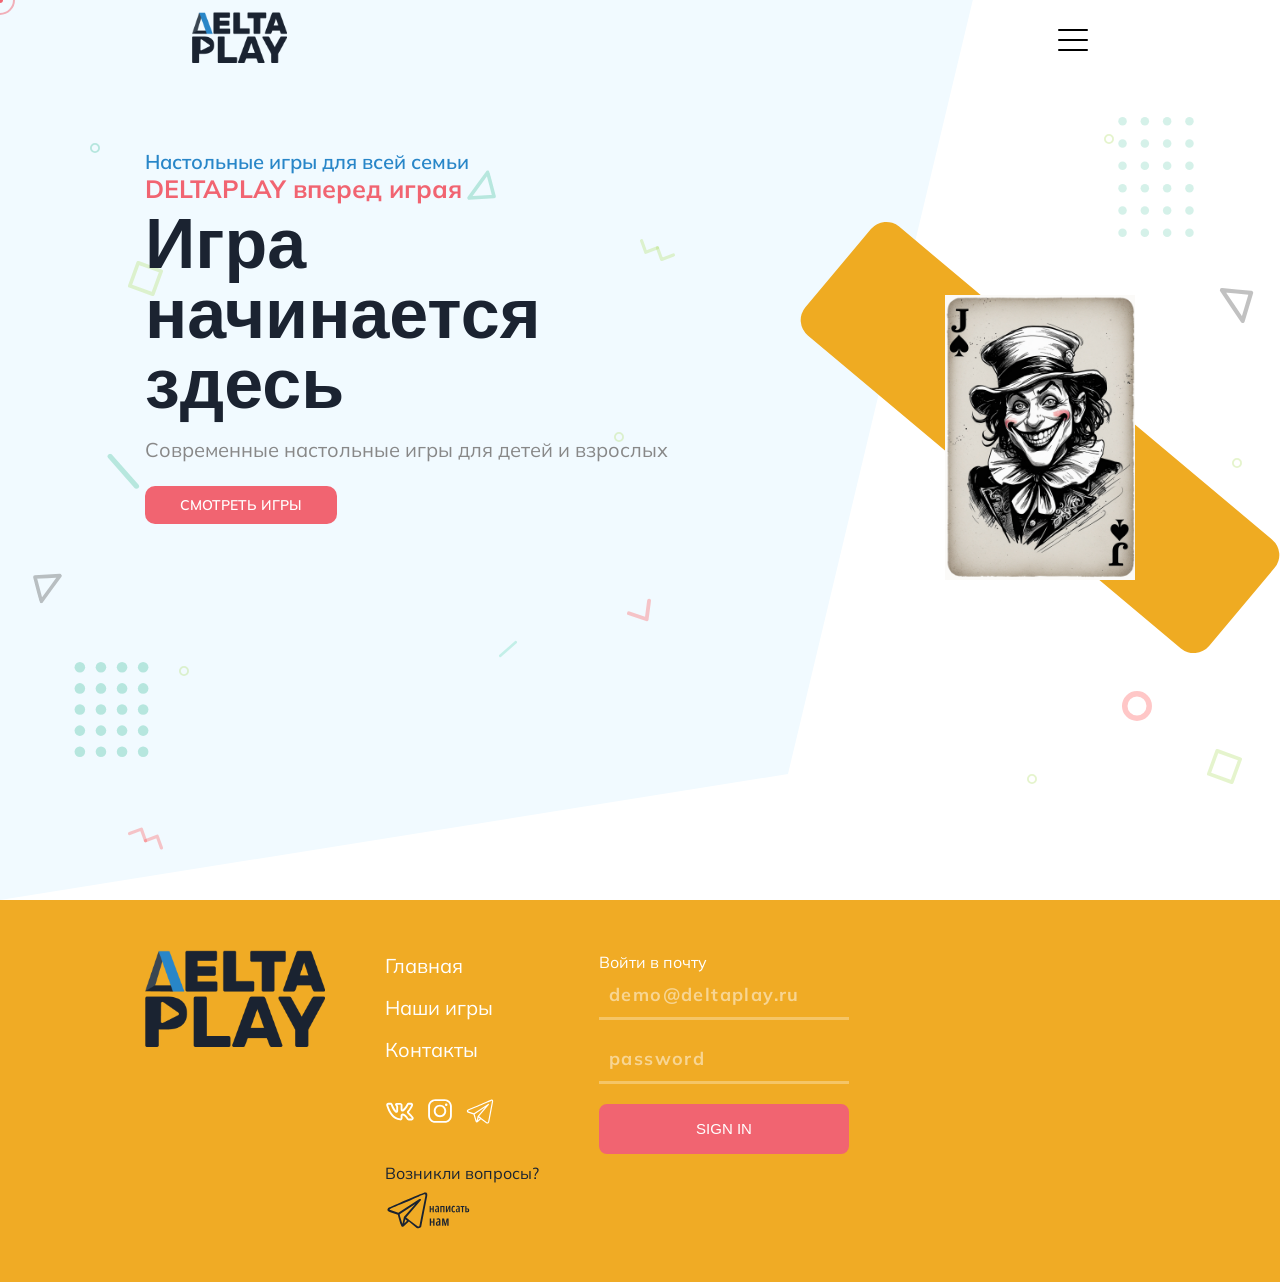
==== commit 194e4c10: "Add social media" ====
--- a/index.html
+++ b/index.html
@@ -8,11 +8,12 @@
 
 	<meta http-equiv="Content-Type" content="text/html; charset=utf-8" />
 
-	<meta name="description" content="Настольные игры для всей семьи">
+	<meta name="description" content="Дельтаплей. Настольные игры для всей семьи">
 
 	<meta name="viewport" content="width=device-width, initial-scale=1, maximum-scale=1">
 
-	<title>Дельтаплей</title>
+	<title>Дельтаплей | Deltaplay</title>
+	<link rel="icon" href="/img/favicon.ico" type="image/x-icon">
 
 	<!-- STYLES -->
 	<link href="https://fonts.googleapis.com/css2?family=Mulish:ital,wght@0,200;0,300;0,400;0,500;0,600;0,700;0,800;0,900;1,200;1,300;1,400;1,500;1,600;1,700;1,800;1,900&family=Poppins:ital,wght@0,300;0,400;0,500;0,600;0,700;0,800;0,900;1,300;1,400;1,500;1,600;1,700;1,800;1,900&display=swap" rel="stylesheet">
@@ -75,7 +76,8 @@
 					<div class="content_inner">
 						<div class="main_info">
 							<div class="left">
-								<span class="subtitle">вперед играя</span>
+								<h1 class="title">Настольные игры для всей семьи</h1>
+								<h2 class="subtitle">DELTAPLAY вперед играя</h2>
 								<h3 class="name">Игра начинается здесь</h3>
 								<p class="text">Современные настольные игры для детей и взрослых</p>
 
@@ -160,20 +162,26 @@
 					</nav>
 					<ul class="footer__social footer__contacts-box">
 						<li class="footer__social-item">
-							<a class="footer__social-link" href="" target="_blank" rel="noopener">
+							<a class="footer__social-link" href="https://vk.ru/deltaplay_vk" target="_blank" rel="noopener">
 								<img width="30" height="30" src="img/icons-vk.svg" alt="vk">
 							</a>
 						</li>
 						<li class="footer__social-item">
-							<a class="footer__social-link" href="" target="_blank" rel="noopener">
+							<a class="footer__social-link" href="https://www.instagram.com/deltaplay.by/" target="_blank" rel="noopener">
 								<img width="30" height="30" src="img/icons-instagram.svg" alt="instagram">
 							</a>
 						</li>
 						<li class="footer__social-item">
-							<a class="footer__social-link" href="" target="_blank" rel="noopener">
+							<a class="footer__social-link" href="https://t.me/deltaplayby" target="_blank" rel="noopener">
 								<img width="30" height="30" src="img/icons-tg.svg" alt="telegram">
 							</a>
 						</li>
+					</ul>
+					<div class="footer__contacts-box footer__contacts-us">
+						<div>Возникли вопросы?</div>
+						<a class="footer__social-link" href="https://t.me/Deltaplay_byBot" target="_blank" rel="noopener">
+							<img width="auto" height="45" src="img/icons-tg-chat.svg" alt="telegram">
+						</a>
 					</ul>
 				</div>
 			</div>
--- a/css/style.css
+++ b/css/style.css
@@ -87,6 +87,15 @@
 	line-height: 1.2;
 	font-family: "Montserrat Alternates", sans-serif;
 	color: #222;
+}
+
+h1.title{
+	font-size: 20px;
+	font-size: 20px;
+	font-weight:600;
+	line-height: 1.2;
+	font-family: "Mulish", sans-serif;
+	color: #2886c8;
 }
 
 h1 { font-size: 45px; }
@@ -268,6 +277,11 @@
 	font-size: 20px;
 	padding-bottom: 10px;
 }
+
+.footer__contacts-us {
+	color: #1a2331;
+	margin-top: 35px;
+}
 .email-container input{
 	background: 0;
 	width: 250px;
@@ -505,6 +519,7 @@
 }
 .deltaplay_tm_hero .subtitle{
 	display: inline-block;
+	font-family: "Mulish", sans-serif;
 	color: #F16471;
 	font-size: 30px;
 	font-weight: 700;
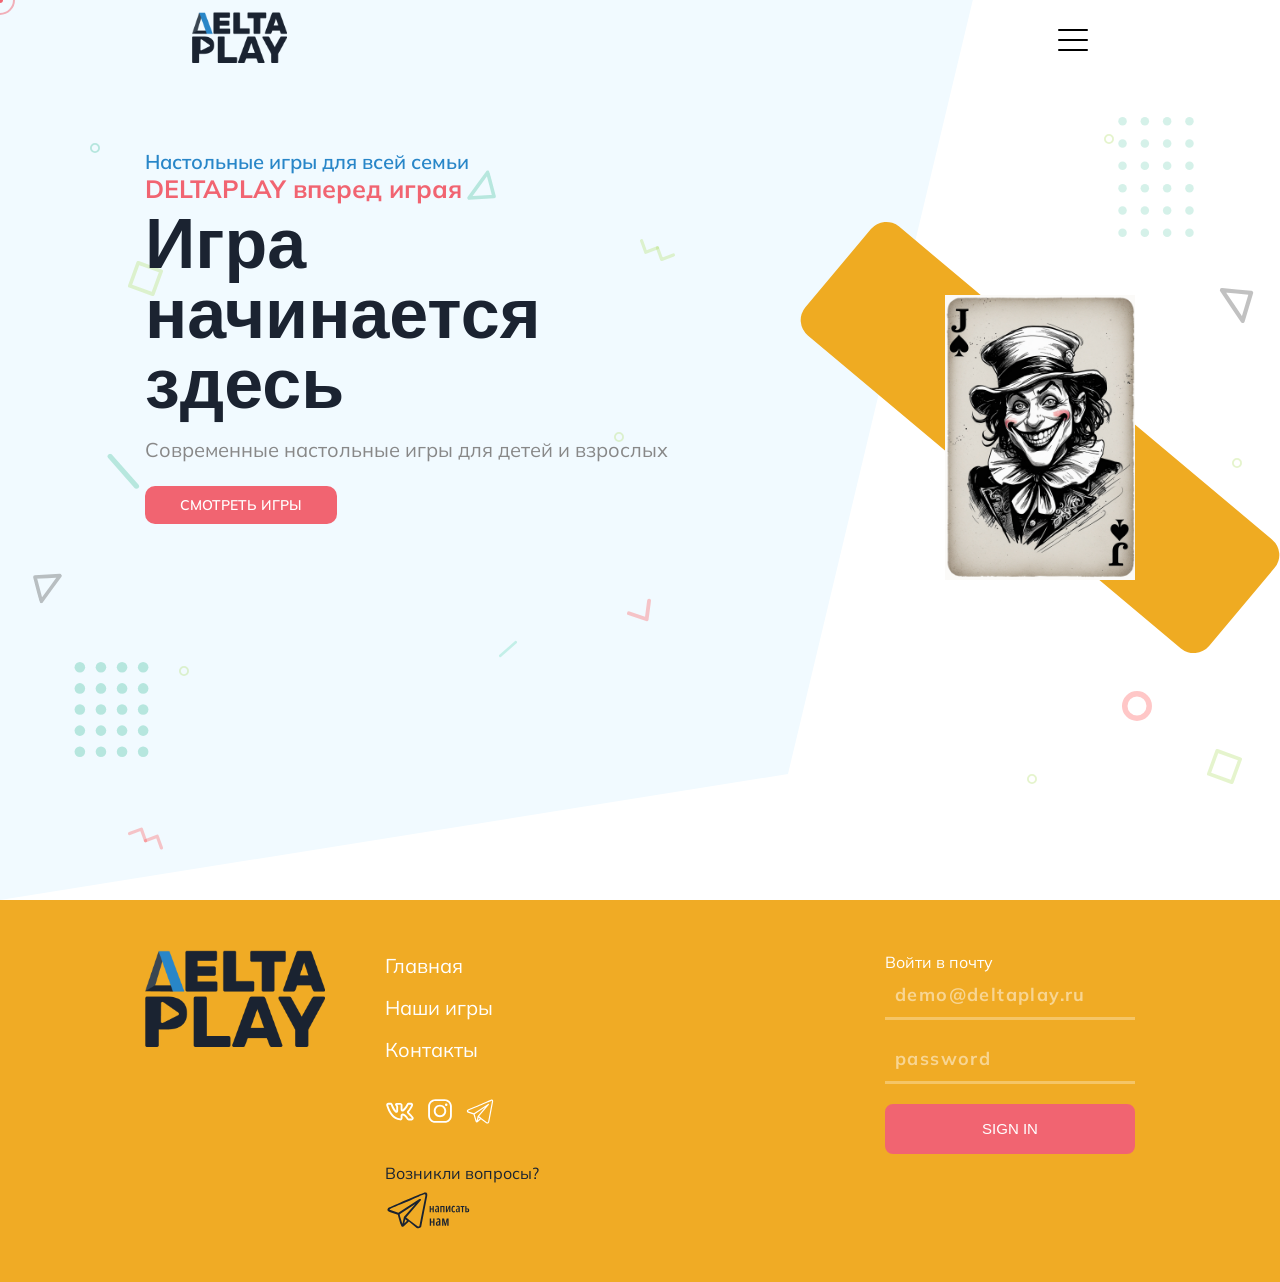
==== commit 865b7144: "Add messages files" ====
--- a/index.html
+++ b/index.html
@@ -182,7 +182,7 @@
 						<a class="footer__social-link" href="https://t.me/Deltaplay_byBot" target="_blank" rel="noopener">
 							<img width="auto" height="45" src="img/icons-tg-chat.svg" alt="telegram">
 						</a>
-					</ul>
+					</div>
 				</div>
 			</div>
 			<div class="footer__right">
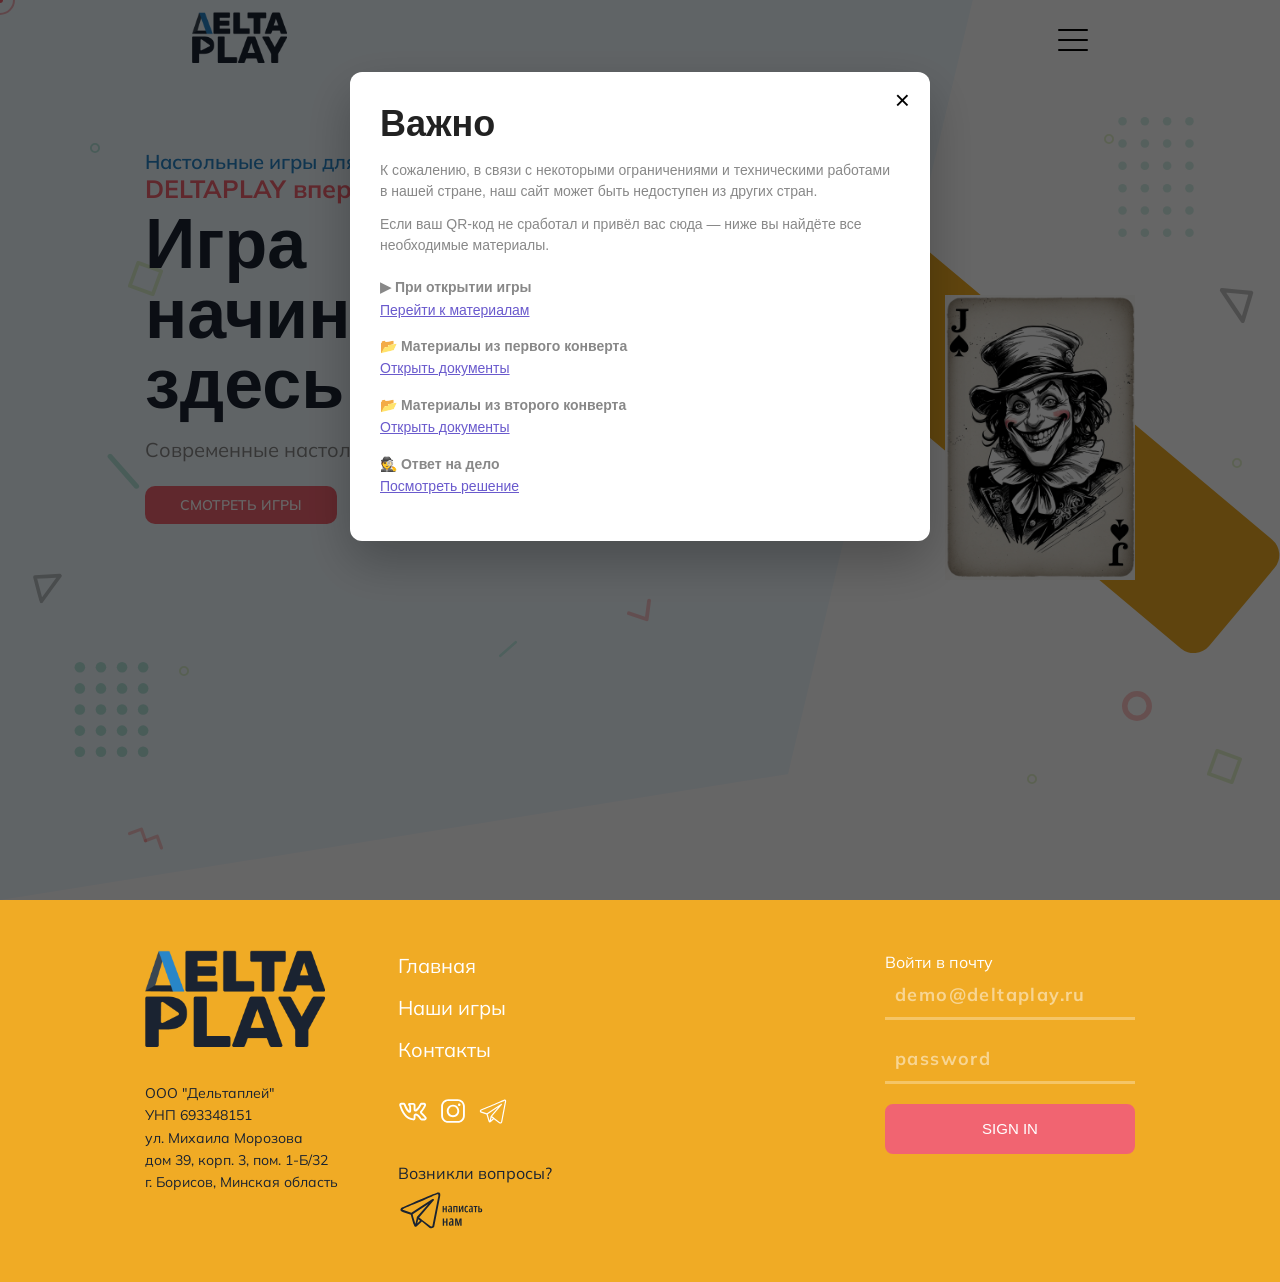
==== commit cc28c65f: "Add new" ====
--- a/index.html
+++ b/index.html
@@ -33,6 +33,44 @@
 	<div class="loader_line"></div>
 </div>
 <!-- /PRELOADER -->
+
+<!-- GEO / QR POPUP -->
+<div class="geo-popup" id="geoPopup">
+	<div class="geo-popup__overlay"></div>
+	<div class="geo-popup__content">
+		<button class="geo-popup__close" id="geoPopupClose">×</button>
+
+		<h2>Важно</h2>
+
+		<p>
+			К сожалению, в связи с некоторыми ограничениями и техническими работами в нашей стране,
+			наш сайт может быть недоступен из других стран.
+		</p>
+
+		<p>
+			Если ваш QR-код не сработал и привёл вас сюда — ниже вы найдёте все необходимые материалы.
+		</p>
+
+		<ul class="geo-popup__links">
+			<li>
+				<strong>▶ При открытии игры</strong><br>
+				<a href="case29/answer.html" target="_blank">Перейти к материалам</a>
+			</li>
+			<li>
+				<strong>📂 Материалы из первого конверта</strong><br>
+				<a href="case29/answer1.html" target="_blank">Открыть документы</a>
+			</li>
+			<li>
+				<strong>📂 Материалы из второго конверта</strong><br>
+				<a href="case29/answer2.html" target="_blank">Открыть документы</a>
+			</li>
+			<li>
+				<strong>🕵 Ответ на дело</strong><br>
+				<a href="case29/final.html" target="_blank">Посмотреть решение</a>
+			</li>
+		</ul>
+	</div>
+</div>
 
 <div class="deltaplay_tm_all_wrap" data-magic-cursor="show" data-enter="zoomInDown" data-exit="slideInLeft">
 
@@ -143,9 +181,18 @@
 	<div class="footer-container">
 		<div class="container">
 			<div class="footer__left">
-				<a href="index.html" class="footer__logo">
-					<img width="180" src="img/deltaplay.png" alt="Дельтаплей">
-				</a>
+				<div>
+					<a href="index.html" class="footer__logo">
+						<img width="180" src="img/deltaplay.png" alt="Дельтаплей">
+					</a>
+					<div class="footer__info">
+						OOO "Дельтаплей"<br>
+						УНП 693348151<br>
+						ул. Михаила Морозова<br> дом 39, корп. 3, пом. 1-Б/32<br>
+						г. Борисов, Минская область
+
+					</div>
+				</div>
 				<div>
 					<nav class="footer__nav">
 						<ul class="footer__list">
@@ -213,5 +260,6 @@
 <script src="js/init.js"></script>
 <!-- /SCRIPTS -->
 
+
 </body>
 </html>
--- a/css/style.css
+++ b/css/style.css
@@ -282,6 +282,12 @@
 	color: #1a2331;
 	margin-top: 35px;
 }
+
+.footer__info {
+	color: #1a2331;
+	margin-top: 35px;
+	font-size: 14px;
+}
 .email-container input{
 	background: 0;
 	width: 250px;
@@ -324,6 +330,74 @@
 }
 
 /* Popup styles */
+
+
+.geo-popup {
+	position: fixed;
+	inset: 0;
+	z-index: 9999;
+	display: none;
+	font-family: 'Montserrat', sans-serif;
+}
+
+.geo-popup.active {
+	display: block;
+}
+
+.geo-popup__overlay {
+	position: absolute;
+	inset: 0;
+	background: rgba(0, 0, 0, 0.6);
+}
+
+.geo-popup__content {
+	position: relative;
+	max-width: 520px;
+	margin: 8vh auto;
+	background: #fff;
+	padding: 30px;
+	border-radius: 12px;
+	box-shadow: 0 20px 50px rgba(0, 0, 0, 0.25);
+	z-index: 2;
+}
+
+.geo-popup__close {
+	position: absolute;
+	top: 12px;
+	right: 14px;
+	font-size: 26px;
+	background: none;
+	border: none;
+	cursor: pointer;
+}
+
+.geo-popup h2 {
+	margin-top: 0;
+	margin-bottom: 15px;
+}
+
+.geo-popup p {
+	font-size: 14px;
+	line-height: 1.5;
+	margin-bottom: 12px;
+}
+
+.geo-popup__links {
+	list-style: none;
+	padding: 0;
+	margin-top: 20px;
+}
+
+.geo-popup__links li {
+	margin-bottom: 14px;
+	font-size: 14px;
+}
+
+.geo-popup__links a {
+	color: #6a5acd;
+	text-decoration: underline;
+}
+
 .modal {
 	position: fixed;
 	top: 0; left: 0;
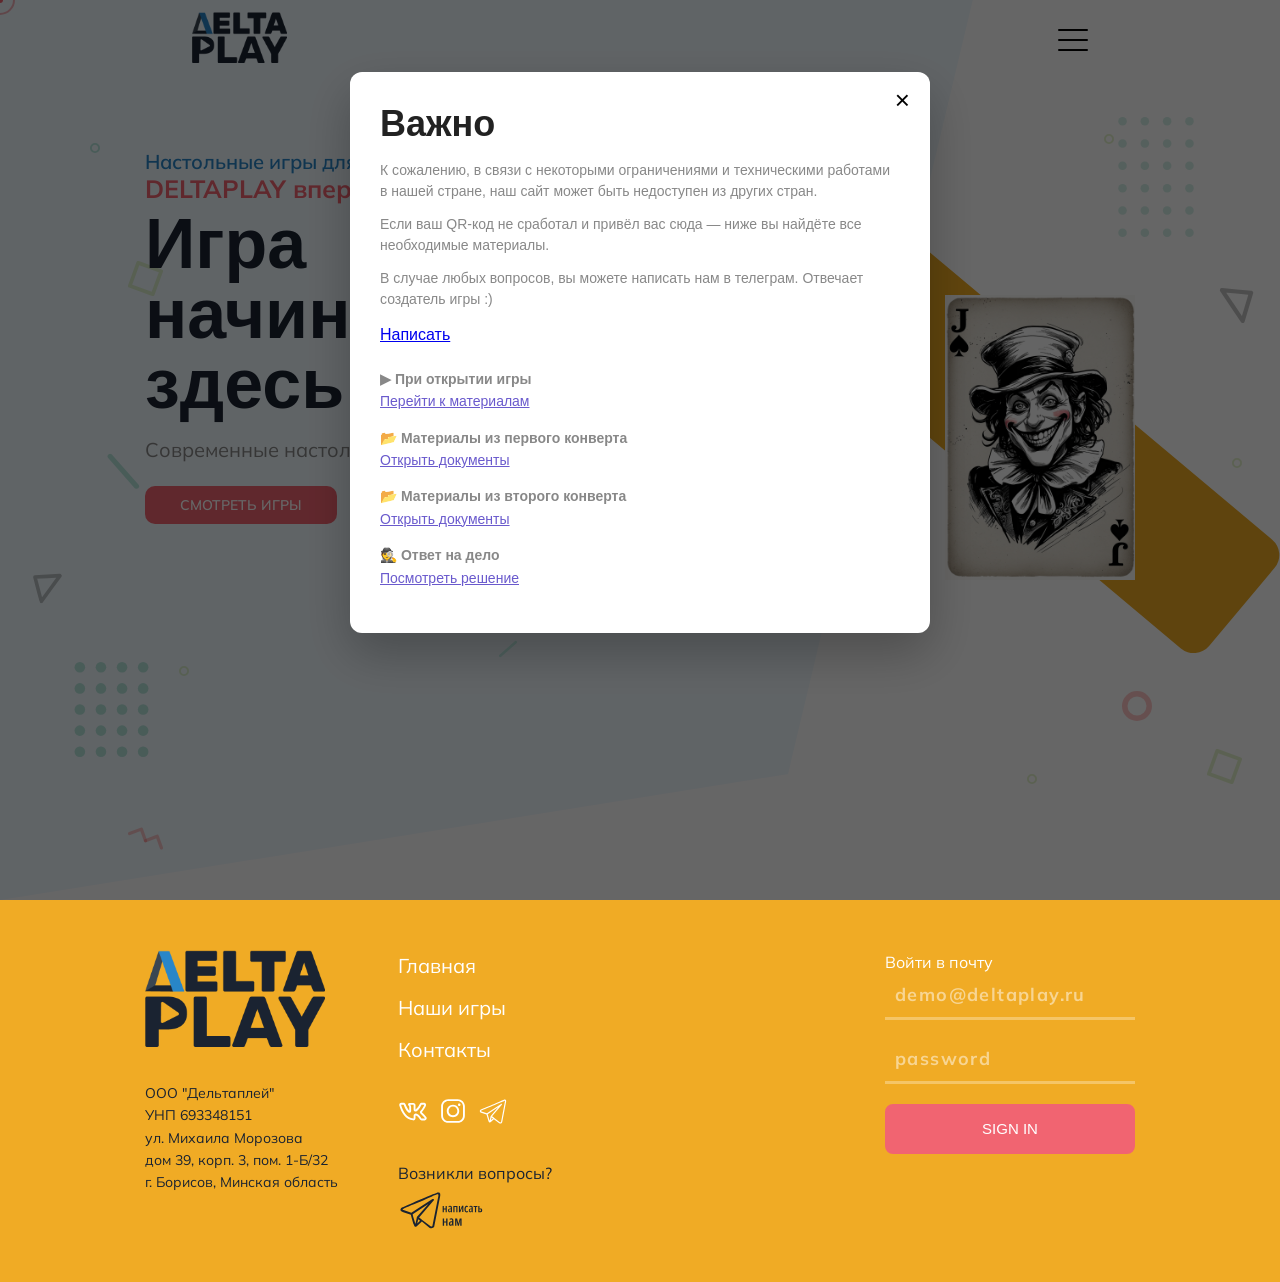
==== commit 451f1956: "Add telegram" ====
--- a/index.html
+++ b/index.html
@@ -51,6 +51,10 @@
 			Если ваш QR-код не сработал и привёл вас сюда — ниже вы найдёте все необходимые материалы.
 		</p>
 
+		<p>
+			В случае любых вопросов, вы можете написать нам в телеграм. Отвечает создатель игры :)
+		</p>
+		<a href="https://t.me/Deltaplay_byBot">Написать</a>
 		<ul class="geo-popup__links">
 			<li>
 				<strong>▶ При открытии игры</strong><br>
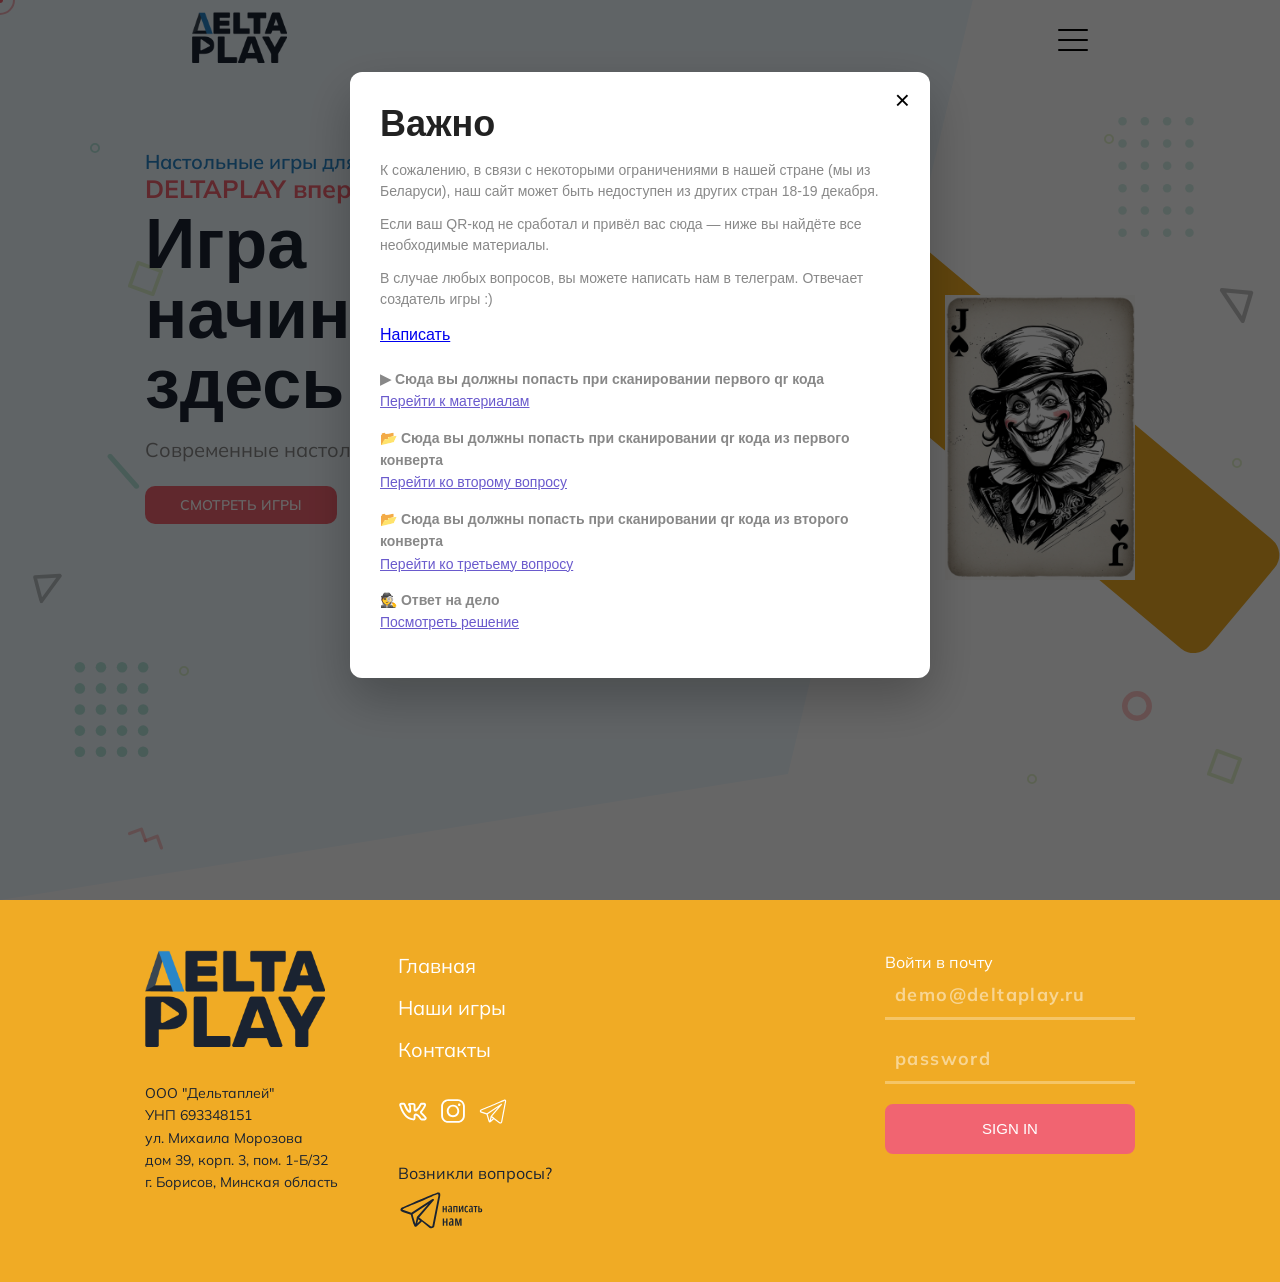
==== commit 576b9eff: "Change text" ====
--- a/index.html
+++ b/index.html
@@ -43,8 +43,8 @@
 		<h2>Важно</h2>
 
 		<p>
-			К сожалению, в связи с некоторыми ограничениями и техническими работами в нашей стране,
-			наш сайт может быть недоступен из других стран.
+			К сожалению, в связи с некоторыми ограничениями в нашей стране (мы из Беларуси),
+			наш сайт может быть недоступен из других стран 18-19 декабря.
 		</p>
 
 		<p>
@@ -57,16 +57,16 @@
 		<a href="https://t.me/Deltaplay_byBot">Написать</a>
 		<ul class="geo-popup__links">
 			<li>
-				<strong>▶ При открытии игры</strong><br>
+				<strong>▶ Сюда вы должны попасть при сканировании первого qr кода</strong><br>
 				<a href="case29/answer.html" target="_blank">Перейти к материалам</a>
 			</li>
 			<li>
-				<strong>📂 Материалы из первого конверта</strong><br>
-				<a href="case29/answer1.html" target="_blank">Открыть документы</a>
-			</li>
-			<li>
-				<strong>📂 Материалы из второго конверта</strong><br>
-				<a href="case29/answer2.html" target="_blank">Открыть документы</a>
+				<strong>📂 Сюда вы должны попасть при сканировании qr кода из первого конверта</strong><br>
+				<a href="case29/answer1.html" target="_blank">Перейти ко второму вопросу</a>
+			</li>
+			<li>
+				<strong>📂 Сюда вы должны попасть при сканировании qr кода из второго конверта</strong><br>
+				<a href="case29/answer2.html" target="_blank">Перейти ко третьему вопросу</a>
 			</li>
 			<li>
 				<strong>🕵 Ответ на дело</strong><br>
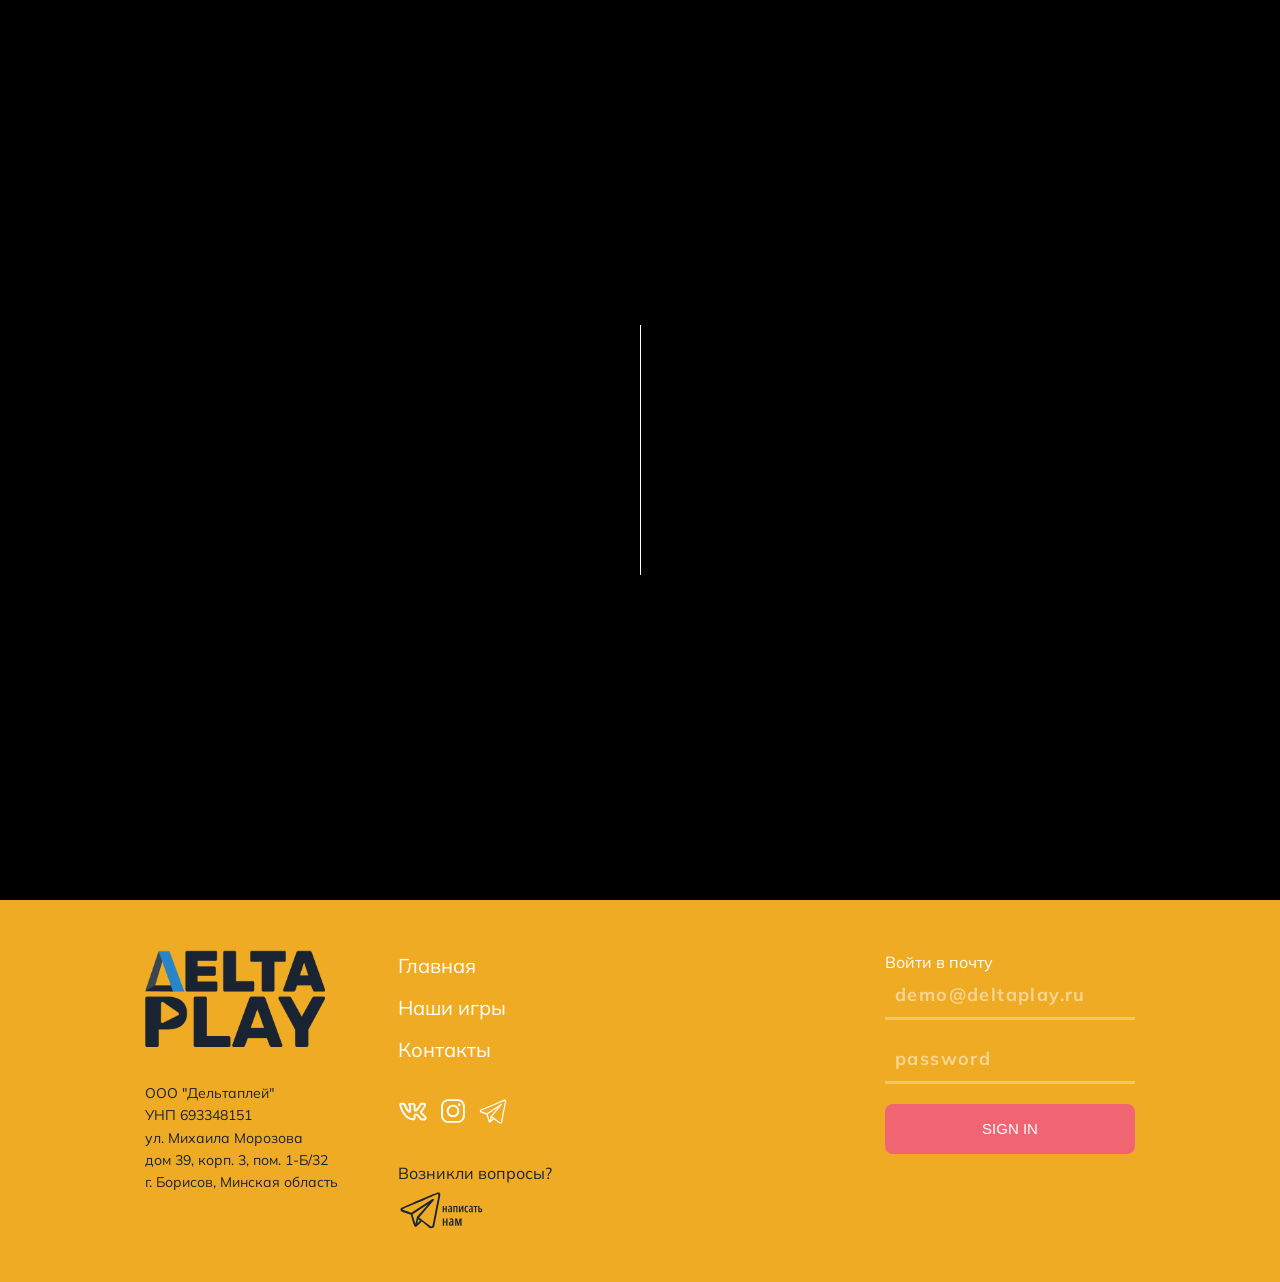
==== commit 306fb2a1: "Update index.html" ====
--- a/index.html
+++ b/index.html
@@ -43,18 +43,9 @@
 		<h2>Важно</h2>
 
 		<p>
-			К сожалению, в связи с некоторыми ограничениями в нашей стране (мы из Беларуси),
-			наш сайт может быть недоступен из других стран 18-19 декабря.
+			В связи с ликвидацией компании наш сайт больше не работает. Тут все ссылки, которые могут вам пригодится
 		</p>
-
-		<p>
-			Если ваш QR-код не сработал и привёл вас сюда — ниже вы найдёте все необходимые материалы.
-		</p>
-
-		<p>
-			В случае любых вопросов, вы можете написать нам в телеграм. Отвечает создатель игры :)
-		</p>
-		<a href="https://t.me/Deltaplay_byBot">Написать</a>
+		
 		<ul class="geo-popup__links">
 			<li>
 				<strong>▶ Сюда вы должны попасть при сканировании первого qr кода</strong><br>
